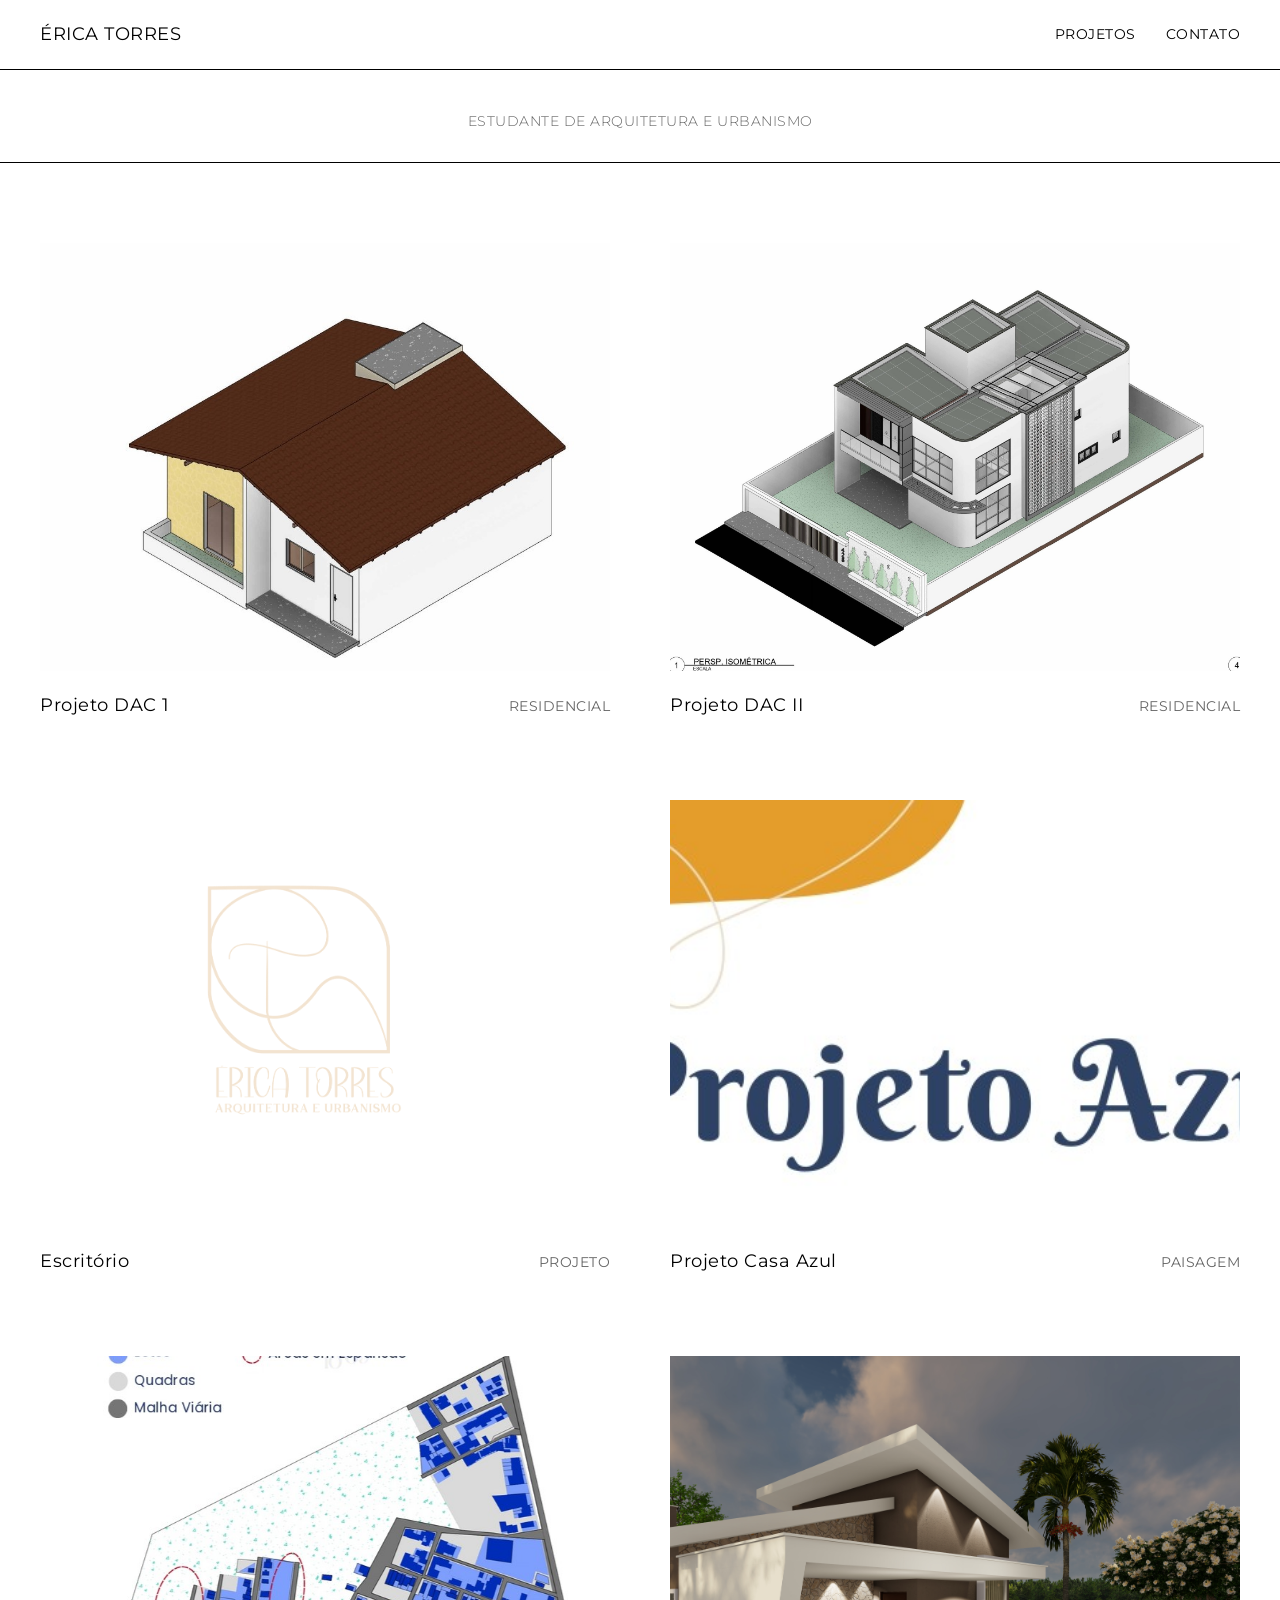
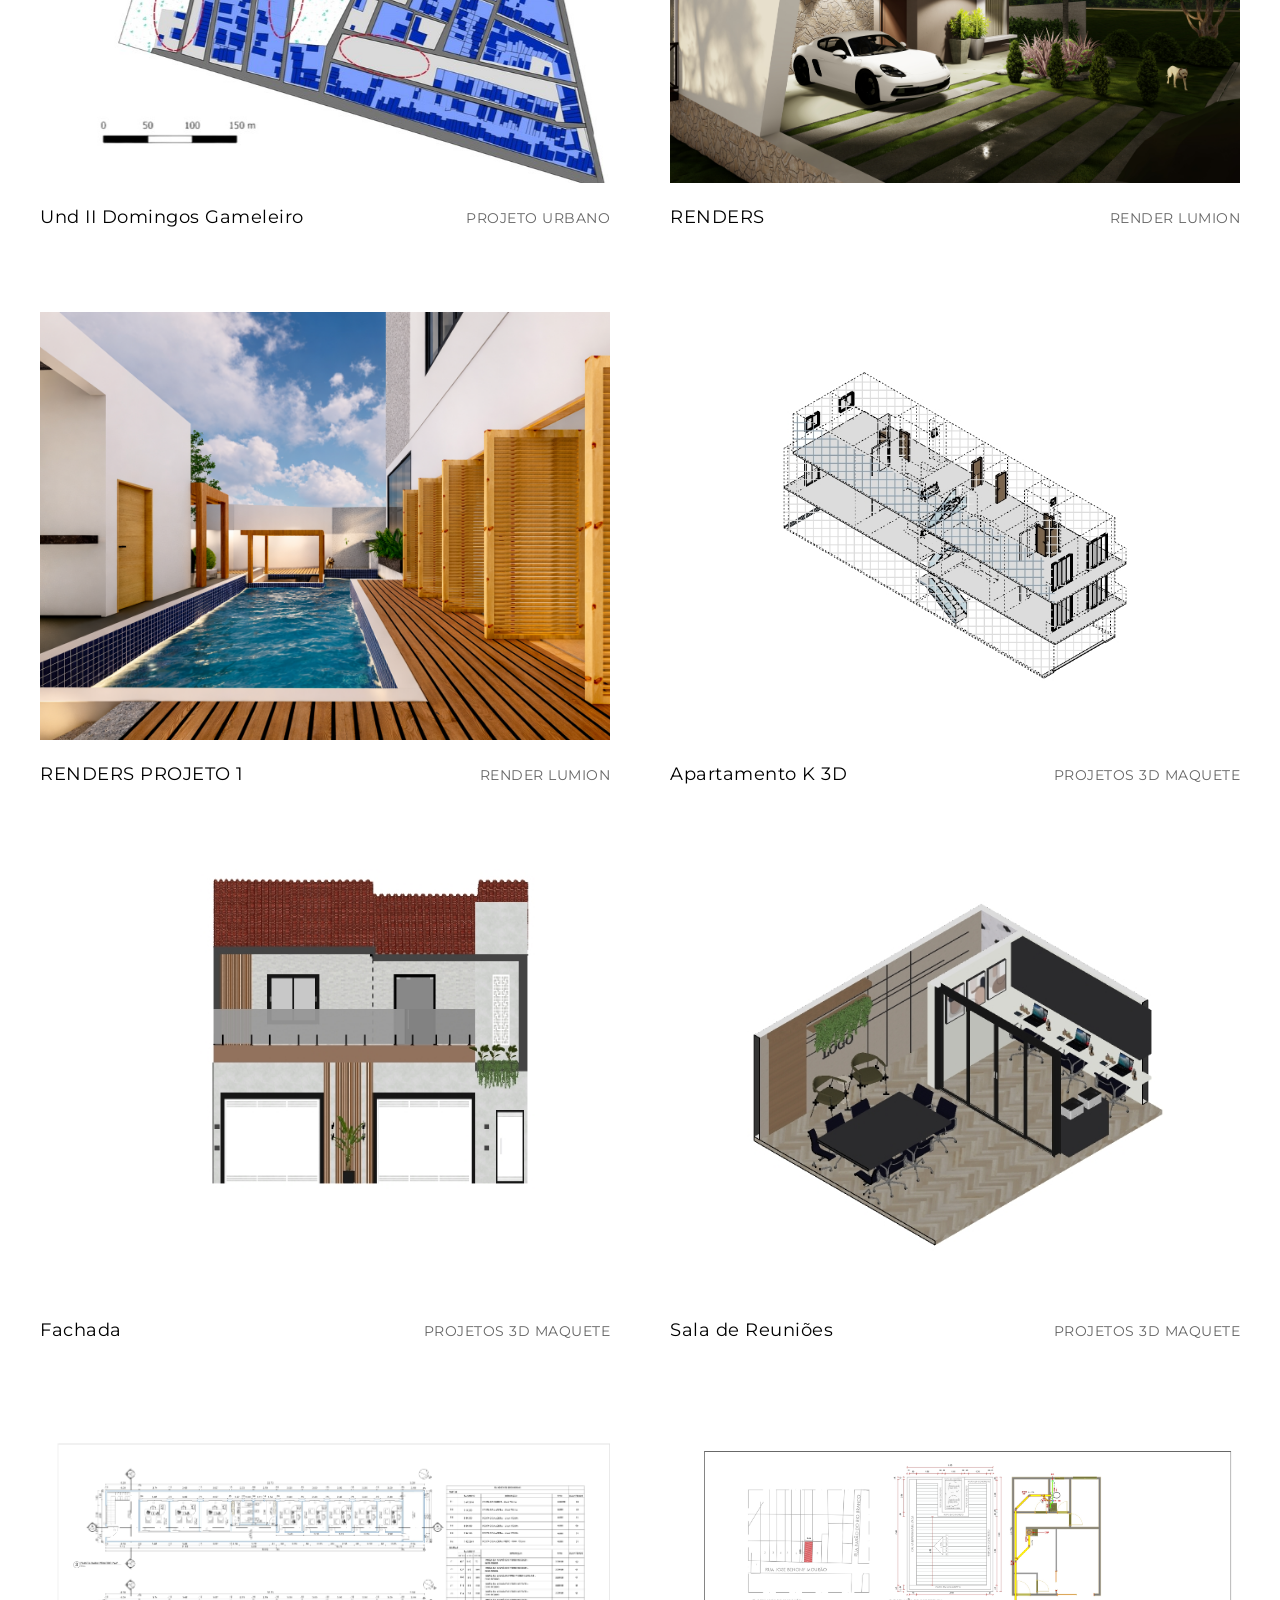
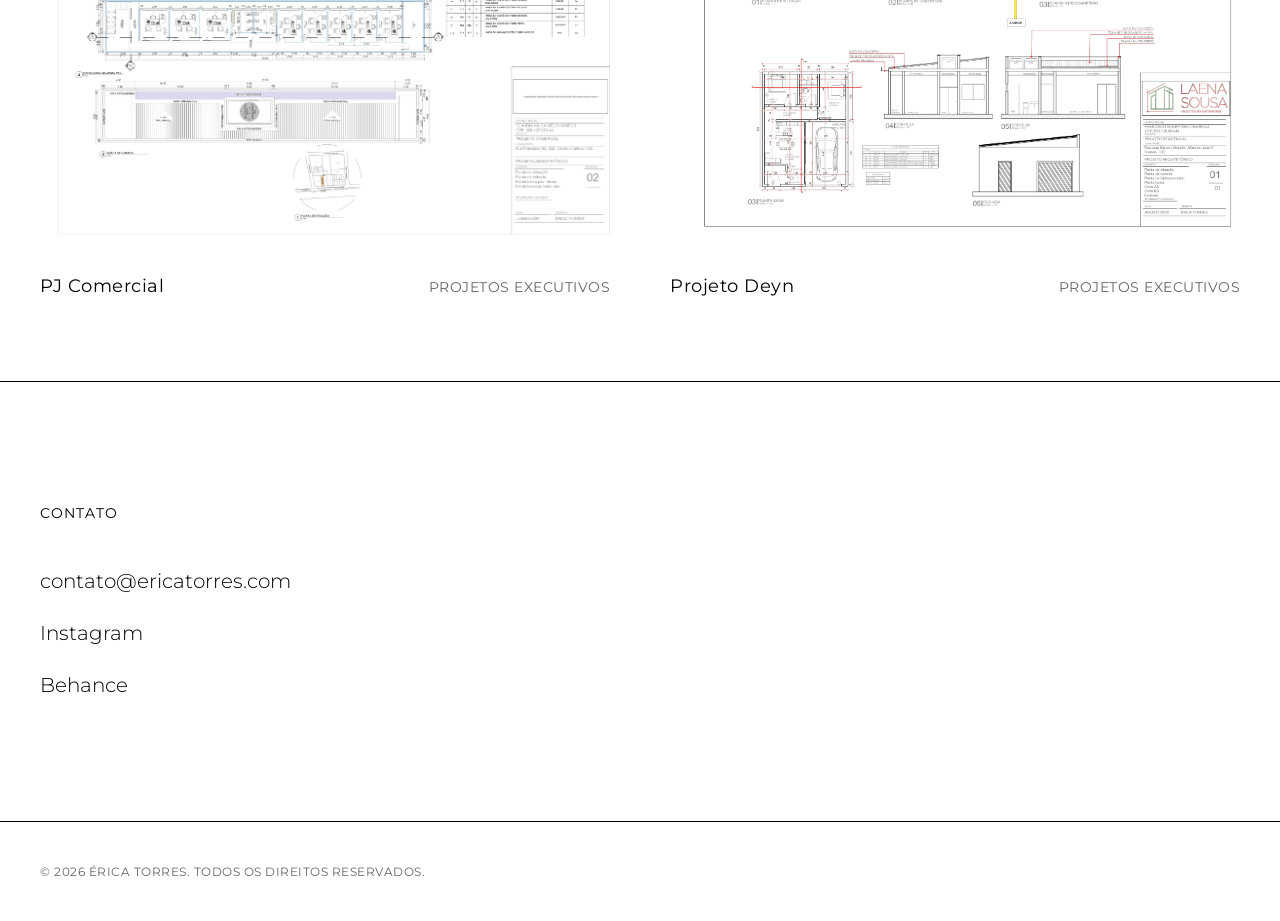
==== index.html @ 4ba678d0 "Primeiro commit" ====
<!DOCTYPE html>
<html lang="pt-BR">
<head>
    <meta charset="UTF-8">
    <meta name="viewport" content="width=device-width, initial-scale=1.0">
    <title>Érica Torres - Portfólio</title>
    <link rel="stylesheet" href="css/style.css">
    <link href="https://fonts.googleapis.com/css2?family=Montserrat:wght@300;400;500&display=swap" rel="stylesheet">

</head>
<body>
    <header class="header">
        <div class="container">
            <h1 class="logo">Érica Torres</h1>
            <nav class="nav">
                <a href="#projects" class="nav-link">Projetos</a>
                <a href="#contact" class="nav-link">Contato</a>
            </nav>
        </div>
    </header>

    <main>
        <section class="subtitle-bar">
            <div class="container">
                <p class="subtitle-text">Estudante de Arquitetura e Urbanismo</p>
            </div>
        </section>

        <section id="projects" class="projects">
            <div class="container">
                <div class="projects-grid" id="projectsGrid">
                    <!-- Projetos serão inseridos via JavaScript -->
                </div>
            </div>
        </section>

        <section id="contact" class="contact">
            <div class="container">
                <h2 class="section-title">Contato</h2>
                <div class="contact-info">
                    <a href="mailto:contato@ericatorres.com" class="contact-link">contato@ericatorres.com</a>
                    <a href="https://instagram.com" class="contact-link" target="_blank">Instagram</a>
                    <a href="https://behance.net" class="contact-link" target="_blank">Behance</a>
                </div>
            </div>
        </section>
    </main>

    <footer class="footer">
        <div class="container">
            <p class="footer-text">© 2026 Érica Torres. Todos os direitos reservados.</p>
        </div>
    </footer>

    <script src="js/data.js"></script>
    <script src="js/main.js"></script>
</body>
</html>
---- css/style.css ----
/* Reset e variáveis */
* {
    margin: 0;
    padding: 0;
    box-sizing: border-box;
}

:root {
    --color-black: #000000;
    --color-white: #ffffff;
    --color-gray: #666666;
    --color-light-gray: #f5f5f5;
    --font-primary: 'Montserrat', sans-serif;
    --transition: all 0.3s cubic-bezier(0.4, 0, 0.2, 1);
}

html {
    scroll-behavior: smooth;
}

body {
    font-family: var(--font-primary);
    color: var(--color-black);
    background-color: var(--color-white);
    line-height: 1.6;
    font-size: 16px;
    -webkit-font-smoothing: antialiased;
    -moz-osx-font-smoothing: grayscale;
}

a {
    text-decoration: none;
    color: inherit;
}

img {
    max-width: 100%;
    height: auto;
    display: block;
}

/* Container */
.container {
    max-width: 1400px;
    margin: 0 auto;
    padding: 0 40px;
}

@media (max-width: 768px) {
    .container {
        padding: 0 20px;
    }
}

/* Header */
.header {
    position: fixed;
    top: 0;
    left: 0;
    right: 0;
    background-color: var(--color-white);
    border-bottom: 1px solid var(--color-black);
    z-index: 1000;
}

.header .container {
    display: flex;
    justify-content: space-between;
    align-items: center;
    padding-top: 20px;
    padding-bottom: 20px;
}

.logo {
    font-size: 18px;
    font-weight: 400;
    letter-spacing: 0.5px;
    text-transform: uppercase;
}

.nav {
    display: flex;
    gap: 30px;
}

.nav-link {
    font-size: 14px;
    letter-spacing: 0.5px;
    text-transform: uppercase;
    transition: var(--transition);
    position: relative;
}

.nav-link::after {
    content: '';
    position: absolute;
    bottom: -5px;
    left: 0;
    width: 0;
    height: 1px;
    background-color: var(--color-black);
    transition: var(--transition);
}

.nav-link:hover::after {
    width: 100%;
}

@media (max-width: 768px) {
    .nav {
        gap: 20px;
    }
    
    .nav-link {
        font-size: 12px;
    }
}

/* Subtitle Bar */
.subtitle-bar {
    margin-top: 80px;
    padding: 30px 0;
    border-bottom: 1px solid var(--color-black);
}

.subtitle-text {
    text-align: center;
    font-size: 14px;
    font-weight: 300;
    letter-spacing: 0.5px;
    text-transform: uppercase;
    color: var(--color-gray);
}

@media (max-width: 768px) {
    .subtitle-bar {
        padding: 20px 0;
    }
    
    .subtitle-text {
        font-size: 12px;
    }
}

/* Projects Grid */
.projects {
    padding: 80px 0;
}

.projects-grid {
    display: grid;
    grid-template-columns: repeat(2, 1fr);
    gap: 80px 60px;
}

.project-card {
    cursor: pointer;
    transition: var(--transition);
}

.project-card:hover .project-image {
    opacity: 0.7;
}

.project-image {
    width: 100%;
    aspect-ratio: 4/3;
    object-fit: cover;
    margin-bottom: 20px;
    transition: var(--transition);
}

.project-info {
    display: flex;
    justify-content: space-between;
    align-items: baseline;
    gap: 20px;
}

.project-name {
    font-size: 18px;
    font-weight: 400;
    letter-spacing: 0.5px;
}

.project-category {
    font-size: 14px;
    color: var(--color-gray);
    text-transform: uppercase;
    letter-spacing: 0.5px;
}

@media (max-width: 1024px) {
    .projects-grid {
        gap: 60px 40px;
    }
}

@media (max-width: 768px) {
    .projects {
        padding: 60px 0;
    }
    
    .projects-grid {
        grid-template-columns: 1fr;
        gap: 60px;
    }
}

/* Contact Section */
.contact {
    padding: 120px 0;
    border-top: 1px solid var(--color-black);
}

.section-title {
    font-size: 14px;
    text-transform: uppercase;
    letter-spacing: 1px;
    margin-bottom: 40px;
    font-weight: 400;
}

.contact-info {
    display: flex;
    flex-direction: column;
    gap: 20px;
    margin-top: 40px;
}

.contact-link {
    font-size: 20px;
    font-weight: 300;
    transition: var(--transition);
    display: inline-block;
    position: relative;
}

.contact-link::after {
    content: '';
    position: absolute;
    bottom: -2px;
    left: 0;
    width: 0;
    height: 1px;
    background-color: var(--color-black);
    transition: var(--transition);
}

.contact-link:hover::after {
    width: 100%;
}

@media (max-width: 768px) {
    .contact {
        padding: 80px 0;
    }
    
    .contact-link {
        font-size: 18px;
    }
}

/* Footer */
.footer {
    padding: 40px 0;
    border-top: 1px solid var(--color-black);
}

.footer-text {
    font-size: 12px;
    color: var(--color-gray);
    text-transform: uppercase;
    letter-spacing: 0.5px;
}

/* Project Page */
.project-page {
    margin-top: 80px;
    padding: 60px 0 120px;
}

.back-link {
    display: inline-block;
    font-size: 14px;
    text-transform: uppercase;
    letter-spacing: 0.5px;
    margin-bottom: 60px;
    transition: var(--transition);
}

.back-link:hover {
    opacity: 0.6;
}

.project-header {
    margin-bottom: 80px;
    max-width: 900px;
}

.project-title {
    font-size: 48px;
    font-weight: 300;
    margin-bottom: 30px;
    letter-spacing: -0.5px;
}

.project-meta {
    display: flex;
    gap: 40px;
    margin-bottom: 40px;
}

.project-meta .project-category,
.project-meta .project-year {
    font-size: 14px;
    text-transform: uppercase;
    letter-spacing: 0.5px;
    color: var(--color-gray);
}

.project-description {
    font-size: 18px;
    line-height: 1.8;
    color: var(--color-gray);
    font-weight: 300;
}

.project-images {
    display: flex;
    flex-direction: column;
    gap: 60px;
    margin-bottom: 120px;
}

.project-image-item {
    width: 100%;
    cursor: pointer;
    transition: var(--transition);
}

.project-image-item:hover {
    opacity: 0.9;
}

.project-image-full {
    width: 100%;
    height: auto;
}

/* Project Download */
.project-download {
    margin: 80px 0;
    padding-top: 60px;
    border-top: 1px solid var(--color-black);
    text-align: center;
}

.download-link {
    display: inline-flex;
    align-items: center;
    gap: 12px;
    padding: 20px 40px;
    background: var(--color-black);
    color: var(--color-white);
    text-decoration: none;
    font-size: 14px;
    text-transform: uppercase;
    letter-spacing: 1px;
    font-weight: 400;
    transition: opacity 0.3s ease;
}

.download-link:hover {
    opacity: 0.8;
}

.download-icon {
    font-size: 20px;
    line-height: 1;
}

.project-navigation {
    display: grid;
    grid-template-columns: 1fr 1fr;
    gap: 40px;
    padding-top: 60px;
    border-top: 1px solid var(--color-black);
}

.nav-project {
    display: flex;
    flex-direction: column;
    gap: 10px;
    transition: var(--transition);
}

.nav-project:hover {
    opacity: 0.6;
}

.next-project {
    text-align: right;
    align-items: flex-end;
}

.nav-label {
    font-size: 12px;
    text-transform: uppercase;
    letter-spacing: 0.5px;
    color: var(--color-gray);
}

.nav-title {
    font-size: 18px;
    font-weight: 400;
}

@media (max-width: 768px) {
    .project-page {
        padding: 40px 0 80px;
    }
    
    .project-title {
        font-size: 32px;
    }
    
    .project-meta {
        flex-direction: column;
        gap: 10px;
    }
    
    .project-description {
        font-size: 16px;
    }
    
    .project-images {
        gap: 40px;
        margin-bottom: 80px;
    }
    
    .project-download {
        margin: 60px 0;
        padding-top: 40px;
    }
    
    .download-link {
        padding: 16px 30px;
        font-size: 12px;
        gap: 10px;
    }
    
    .download-icon {
        font-size: 18px;
    }
    
    .project-navigation {
        grid-template-columns: 1fr;
        gap: 30px;
    }
    
    .next-project {
        text-align: left;
        align-items: flex-start;
    }
}

/* Lightbox */
.lightbox {
    position: fixed;
    top: 0;
    left: 0;
    width: 100%;
    height: 100%;
    background-color: rgba(0, 0, 0, 0.95);
    display: none;
    justify-content: center;
    align-items: center;
    z-index: 2000;
    opacity: 0;
    transition: opacity 0.3s ease;
}

.lightbox.active {
    display: flex;
    opacity: 1;
}

.lightbox-image {
    max-width: 90%;
    max-height: 90vh;
    object-fit: contain;
}

.lightbox-close {
    position: absolute;
    top: 30px;
    right: 30px;
    background: none;
    border: none;
    color: var(--color-white);
    font-size: 40px;
    cursor: pointer;
    width: 50px;
    height: 50px;
    display: flex;
    align-items: center;
    justify-content: center;
    transition: var(--transition);
    font-weight: 300;
}

.lightbox-close:hover {
    opacity: 0.6;
}

.lightbox-nav {
    position: absolute;
    top: 50%;
    transform: translateY(-50%);
    background: none;
    border: none;
    color: var(--color-white);
    font-size: 60px;
    cursor: pointer;
    width: 60px;
    height: 60px;
    display: flex;
    align-items: center;
    justify-content: center;
    transition: var(--transition);
    font-weight: 300;
}

.lightbox-nav:hover {
    opacity: 0.6;
}

.lightbox-prev {
    left: 30px;
}

.lightbox-next {
    right: 30px;
}

@media (max-width: 768px) {
    .lightbox-close {
        top: 20px;
        right: 20px;
        font-size: 30px;
    }
    
    .lightbox-nav {
        font-size: 40px;
        width: 40px;
        height: 40px;
    }
    
    .lightbox-prev {
        left: 10px;
    }
    
    .lightbox-next {
        right: 10px;
    }
}

/* Loading */
.loading {
    opacity: 0;
    animation: fadeIn 0.6s ease forwards;
}

@keyframes fadeIn {
    to {
        opacity: 1;
    }
}
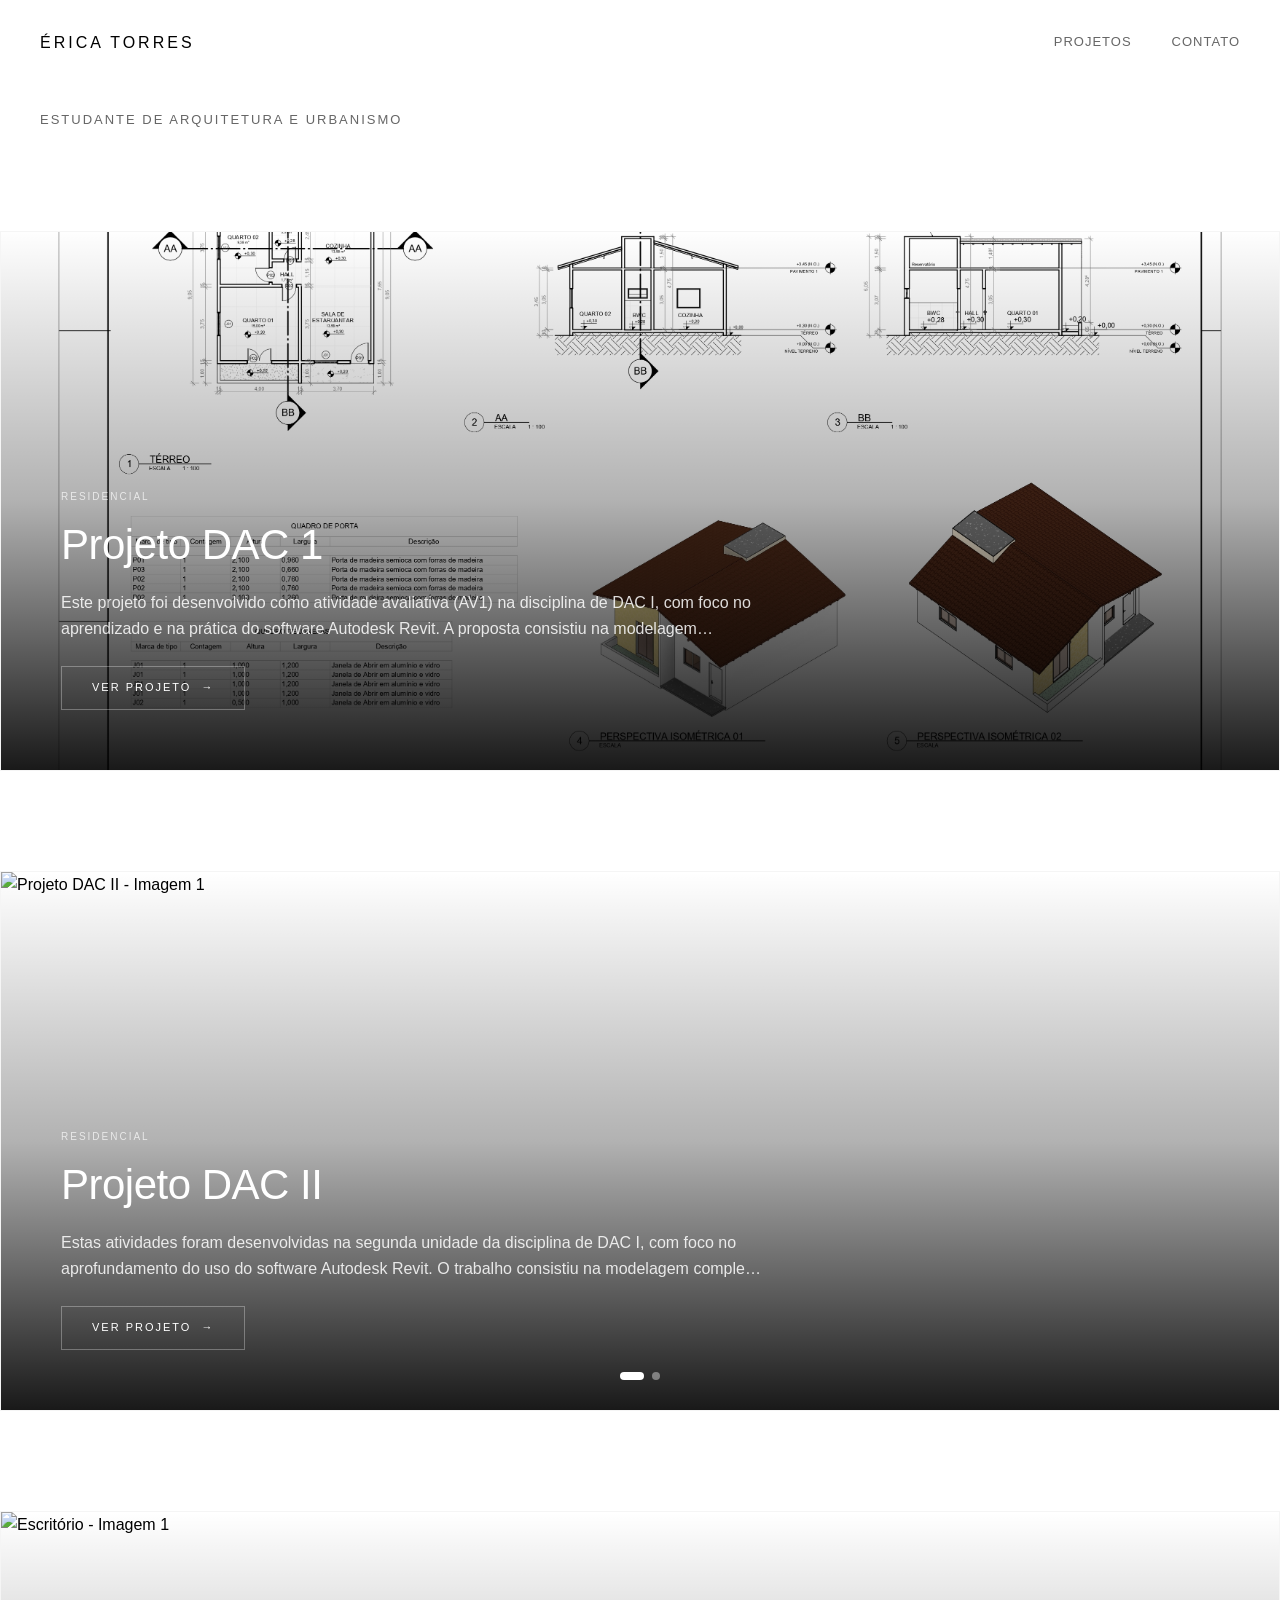
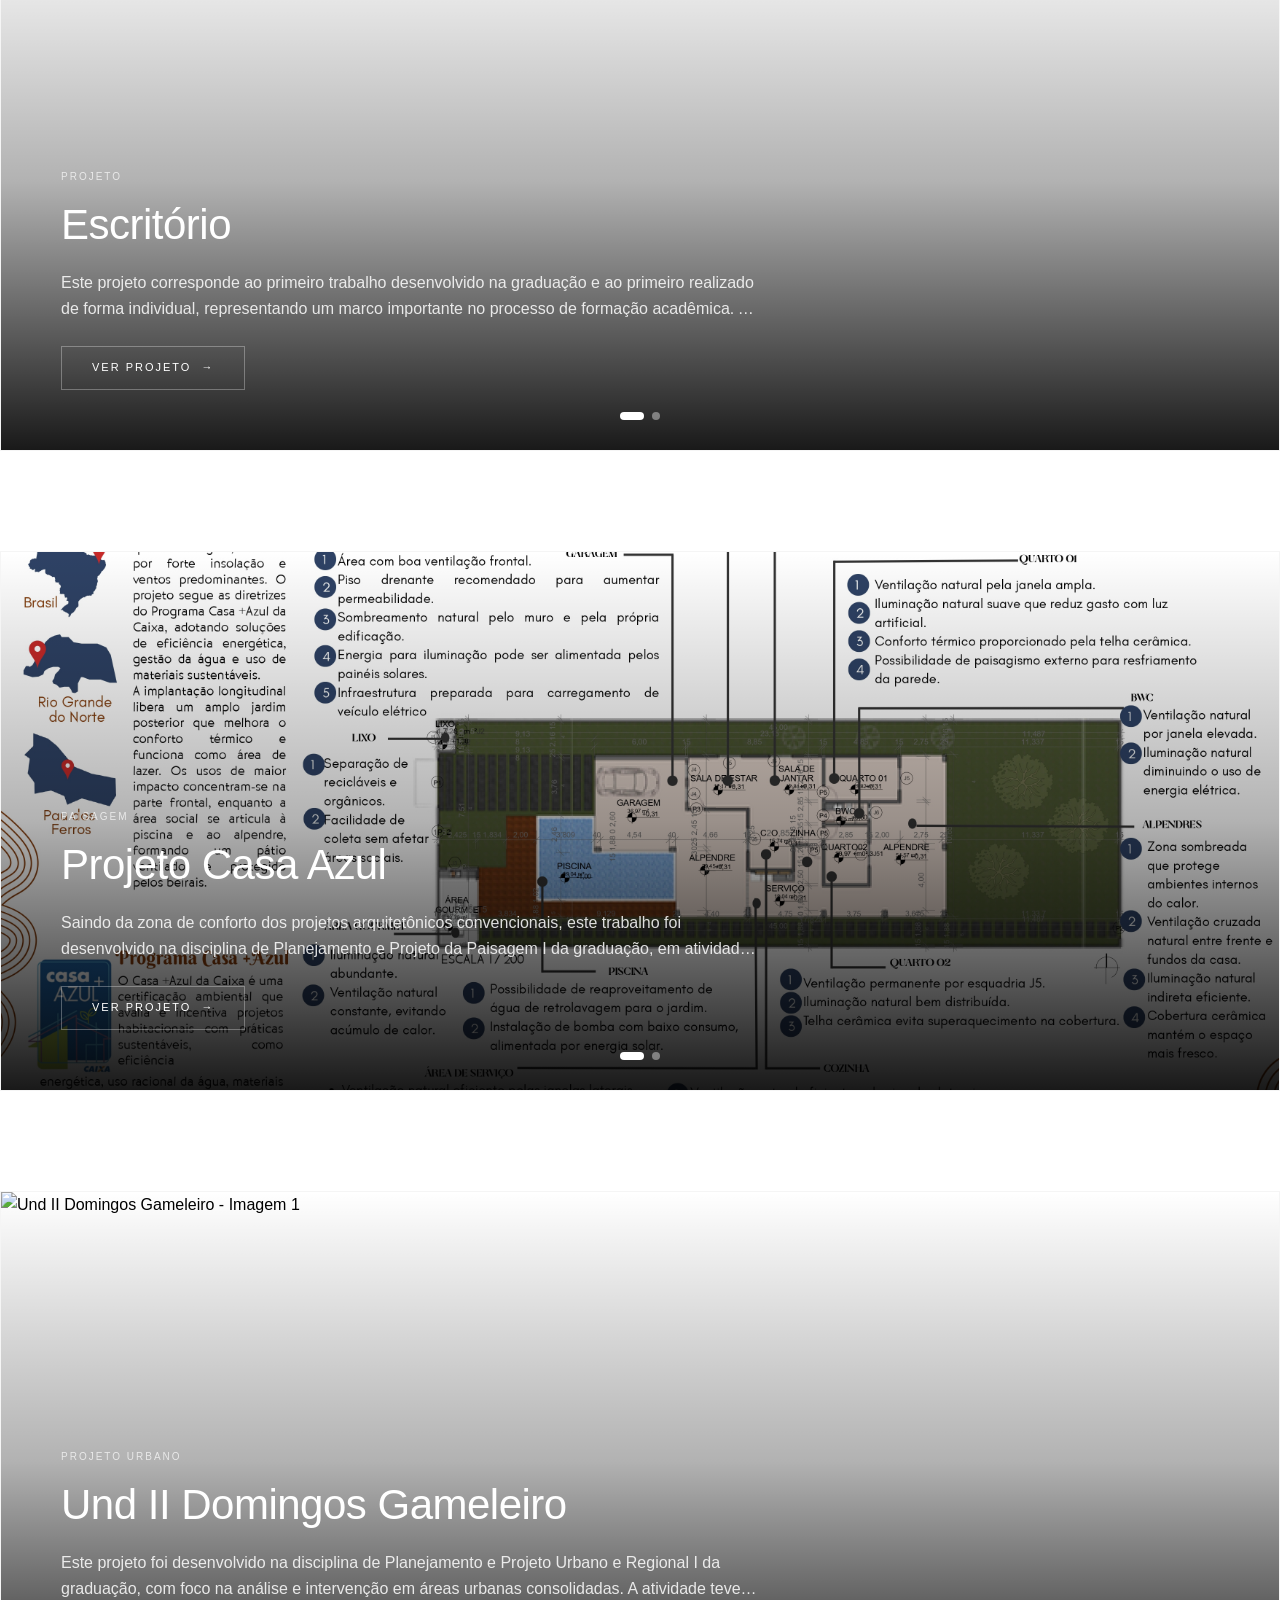
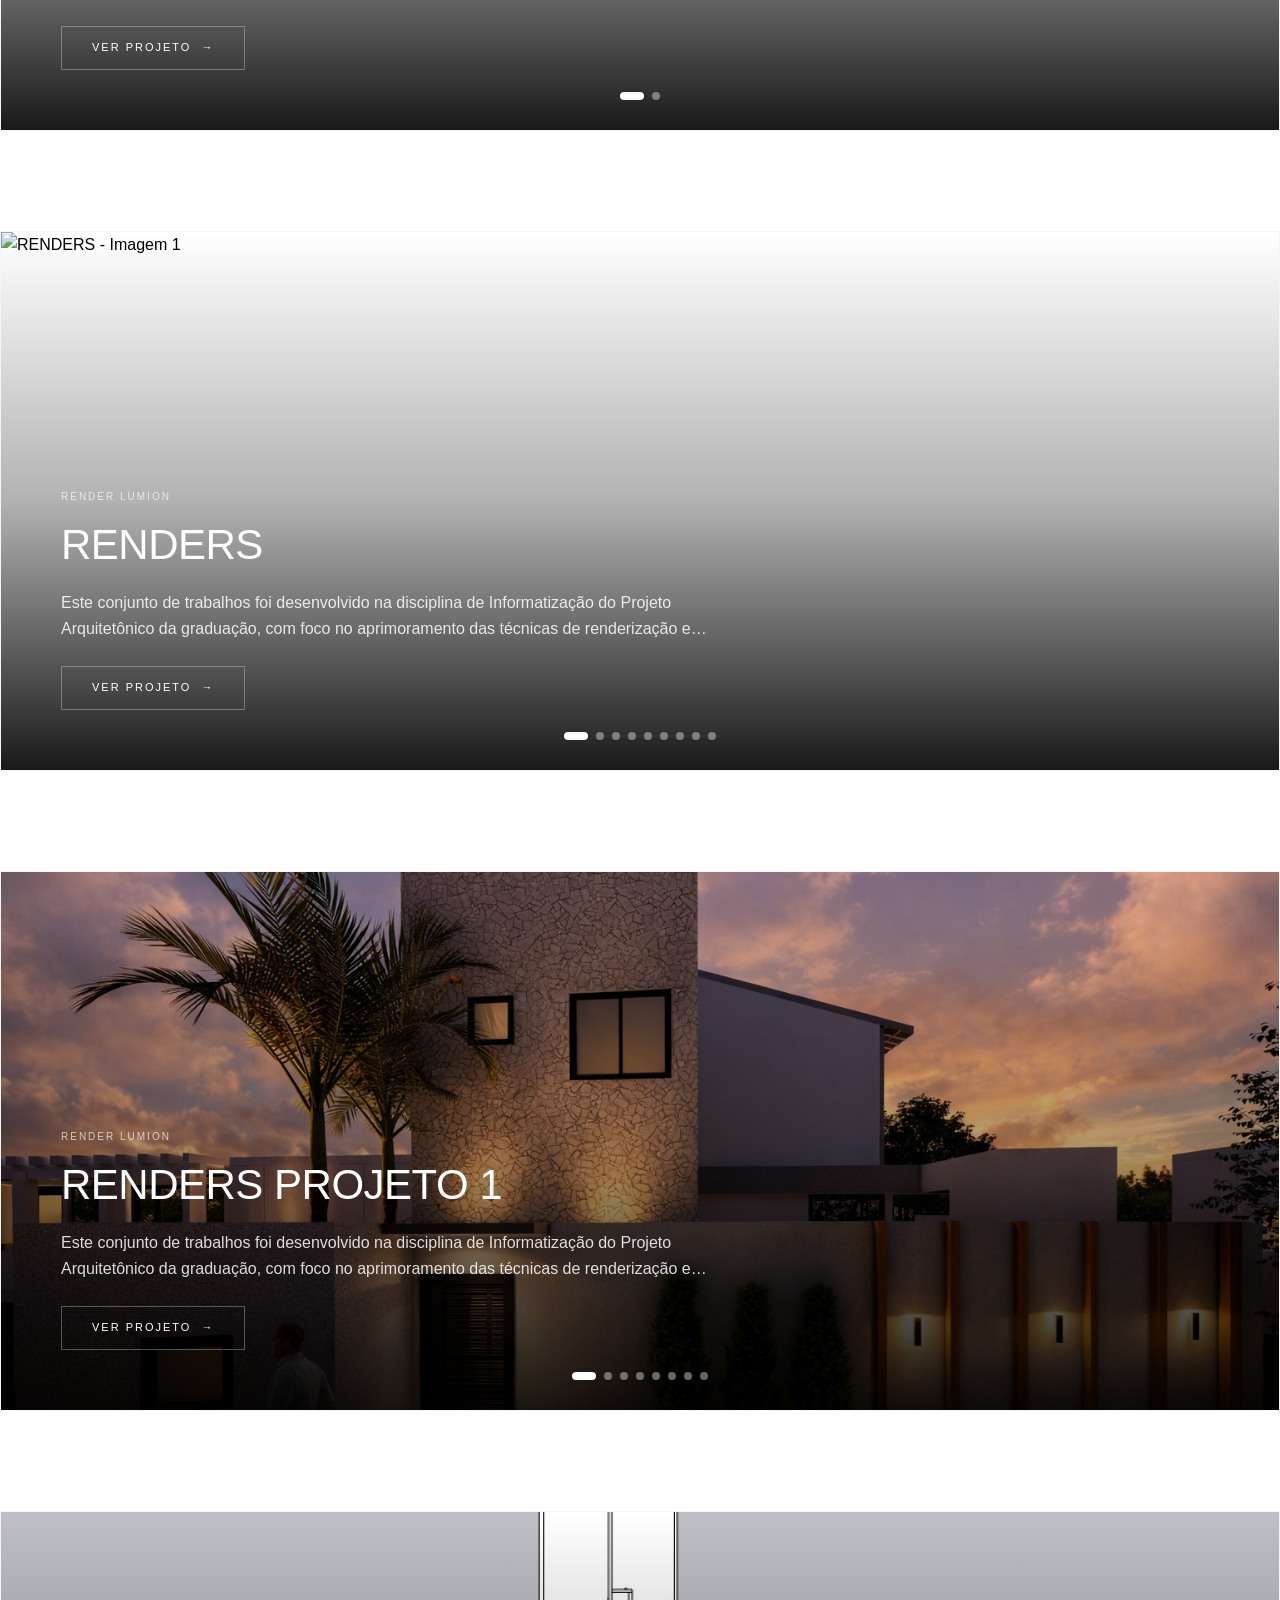
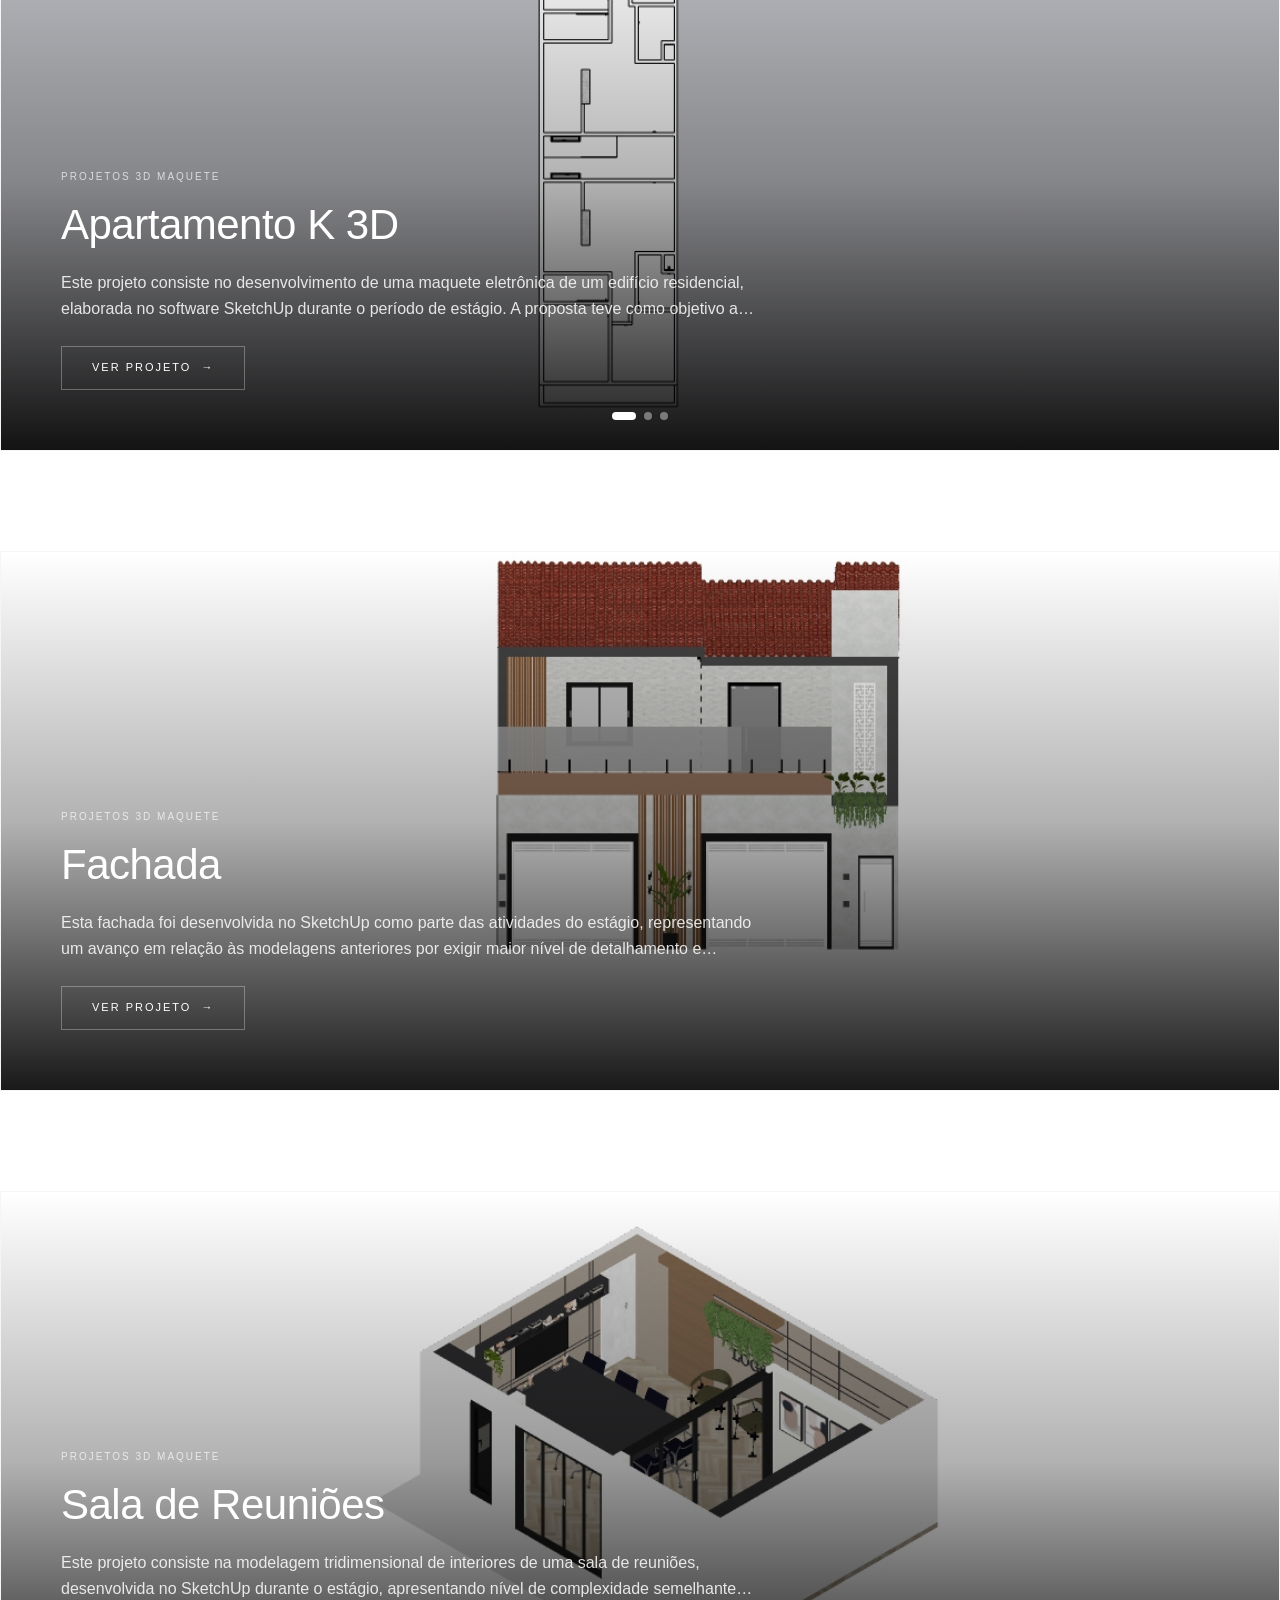
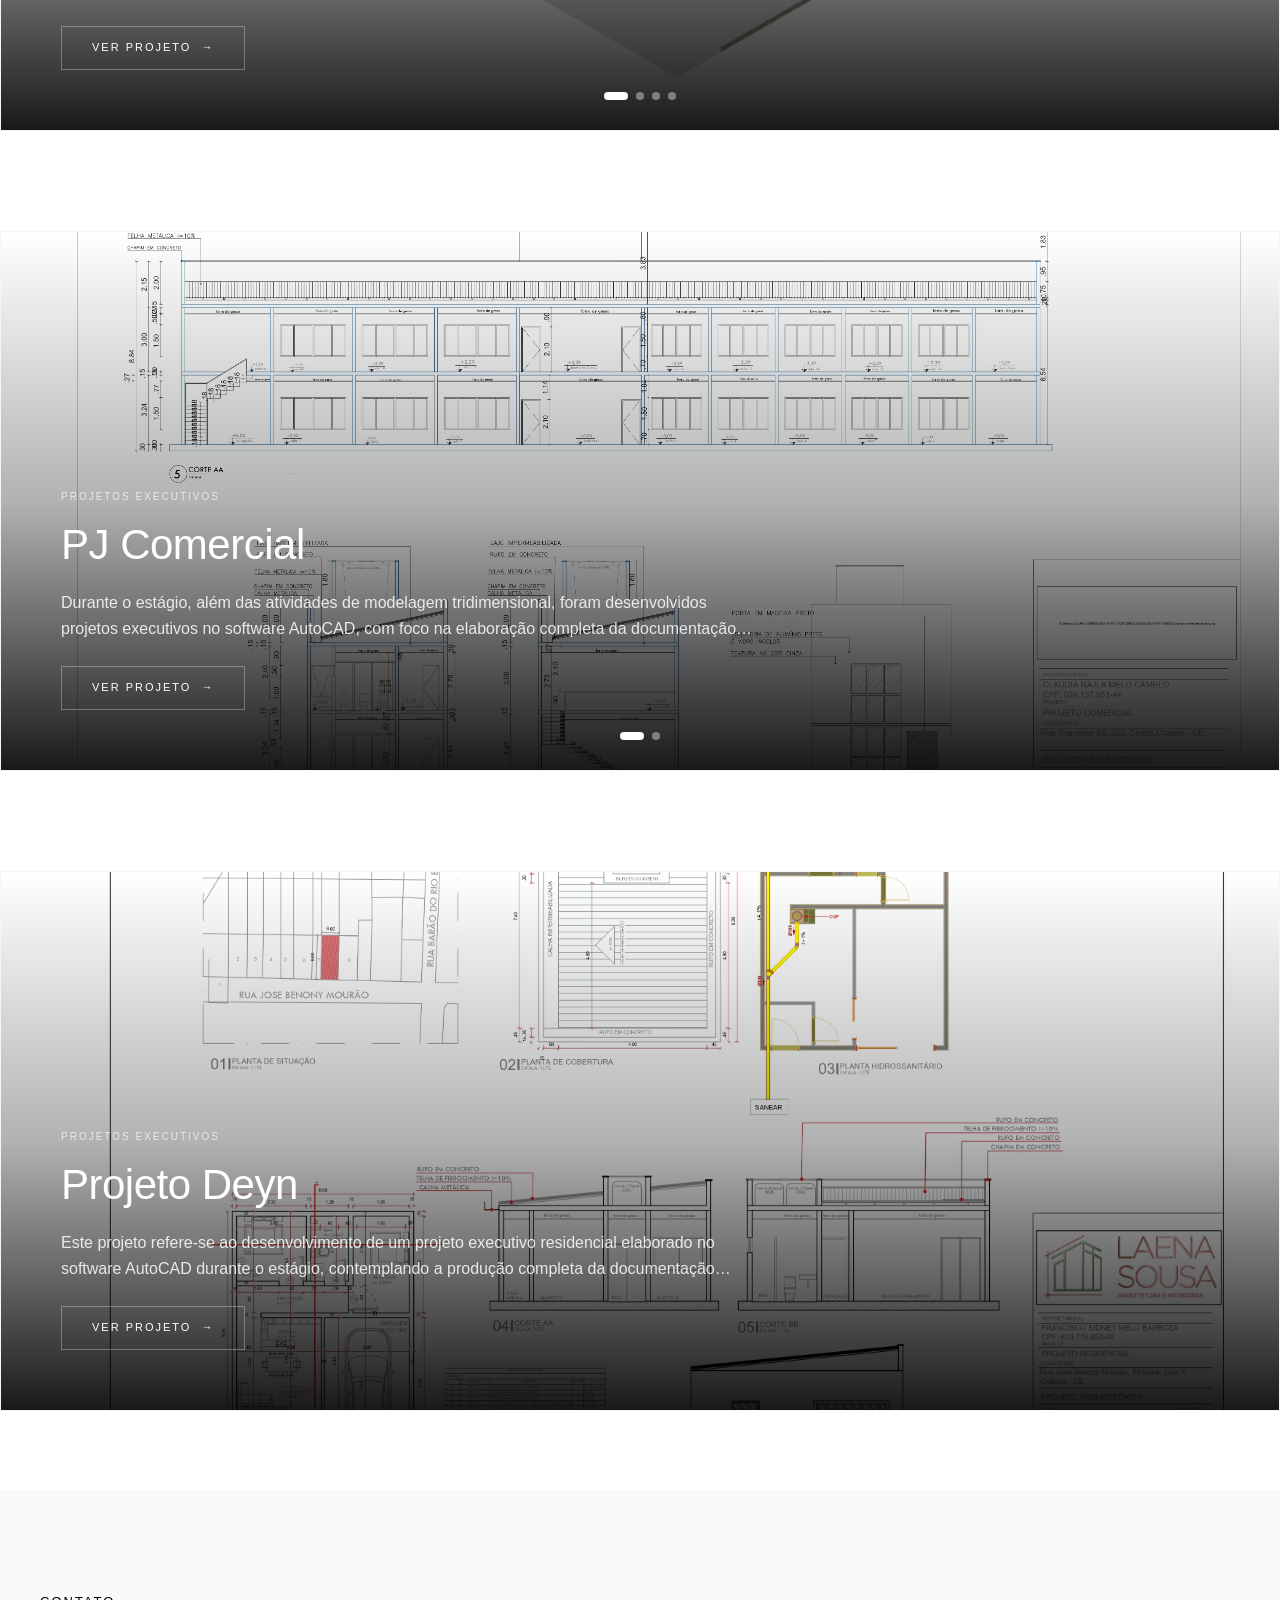
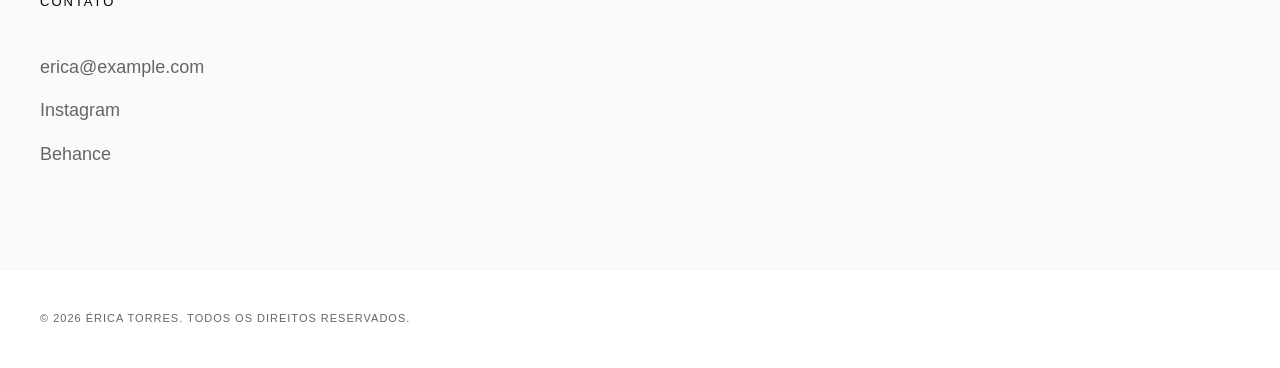
==== commit f1d02051: "V2" ====
--- a/index.html
+++ b/index.html
@@ -5,8 +5,6 @@
     <meta name="viewport" content="width=device-width, initial-scale=1.0">
     <title>Érica Torres - Portfólio</title>
     <link rel="stylesheet" href="css/style.css">
-    <link href="https://fonts.googleapis.com/css2?family=Montserrat:wght@300;400;500&display=swap" rel="stylesheet">
-
 </head>
 <body>
     <header class="header">
@@ -27,10 +25,8 @@
         </section>
 
         <section id="projects" class="projects">
-            <div class="container">
-                <div class="projects-grid" id="projectsGrid">
-                    <!-- Projetos serão inseridos via JavaScript -->
-                </div>
+            <div class="projects-carousel-list" id="projectsGrid">
+                <!-- Carrosséis serão inseridos via JavaScript -->
             </div>
         </section>
 
@@ -38,7 +34,7 @@
             <div class="container">
                 <h2 class="section-title">Contato</h2>
                 <div class="contact-info">
-                    <a href="mailto:contato@ericatorres.com" class="contact-link">contato@ericatorres.com</a>
+                    <a href="mailto:erica@example.com" class="contact-link">erica@example.com</a>
                     <a href="https://instagram.com" class="contact-link" target="_blank">Instagram</a>
                     <a href="https://behance.net" class="contact-link" target="_blank">Behance</a>
                 </div>
--- a/css/style.css
+++ b/css/style.css
@@ -10,7 +10,8 @@
     --color-white: #ffffff;
     --color-gray: #666666;
     --color-light-gray: #f5f5f5;
-    --font-primary: 'Montserrat', sans-serif;
+    --color-off-white: #fafafa;
+    --font-primary: 'Helvetica Neue', Helvetica, Arial, sans-serif;
     --transition: all 0.3s cubic-bezier(0.4, 0, 0.2, 1);
 }
 
@@ -58,37 +59,46 @@
     top: 0;
     left: 0;
     right: 0;
-    background-color: var(--color-white);
-    border-bottom: 1px solid var(--color-black);
+    background-color: rgba(255, 255, 255, 0.98);
+    backdrop-filter: blur(20px);
     z-index: 1000;
+    transition: var(--transition);
 }
 
 .header .container {
     display: flex;
     justify-content: space-between;
     align-items: center;
-    padding-top: 20px;
-    padding-bottom: 20px;
+    padding-top: 30px;
+    padding-bottom: 30px;
 }
 
 .logo {
-    font-size: 18px;
+    font-size: 16px;
     font-weight: 400;
-    letter-spacing: 0.5px;
-    text-transform: uppercase;
+    letter-spacing: 3px;
+    text-transform: uppercase;
+    color: var(--color-black);
 }
 
 .nav {
     display: flex;
-    gap: 30px;
+    gap: 40px;
+    align-items: center;
 }
 
 .nav-link {
-    font-size: 14px;
-    letter-spacing: 0.5px;
+    font-size: 13px;
+    letter-spacing: 1px;
     text-transform: uppercase;
     transition: var(--transition);
     position: relative;
+    color: var(--color-gray);
+    font-weight: 400;
+}
+
+.nav-link:hover {
+    color: var(--color-black);
 }
 
 .nav-link::after {
@@ -118,18 +128,20 @@
 
 /* Subtitle Bar */
 .subtitle-bar {
-    margin-top: 80px;
-    padding: 30px 0;
-    border-bottom: 1px solid var(--color-black);
+    margin-top: 90px;
+    padding: 0;
+    background: var(--color-white);
+    border-bottom: none;
 }
 
 .subtitle-text {
-    text-align: center;
-    font-size: 14px;
+    font-size: 13px;
     font-weight: 300;
-    letter-spacing: 0.5px;
+    letter-spacing: 2px;
     text-transform: uppercase;
     color: var(--color-gray);
+    text-align: left;
+    padding: 20px 0;
 }
 
 @media (max-width: 768px) {
@@ -142,136 +154,338 @@
     }
 }
 
-/* Projects Grid */
+/* Projects Section - Carousel Layout */
 .projects {
     padding: 80px 0;
-}
-
-.projects-grid {
-    display: grid;
-    grid-template-columns: repeat(2, 1fr);
-    gap: 80px 60px;
-}
-
-.project-card {
+    background: var(--color-white);
+}
+
+.projects-carousel-list {
+    display: flex;
+    flex-direction: column;
+    gap: 100px;
+}
+
+/* Project Carousel Item */
+.project-carousel-item {
+    position: relative;
+    height: 60vh;
+    min-height: 450px;
+    max-height: 600px;
+    overflow: hidden;
     cursor: pointer;
-    transition: var(--transition);
-}
-
-.project-card:hover .project-image {
+    transition: all 0.5s cubic-bezier(0.4, 0, 0.2, 1);
+    border: 1px solid var(--color-light-gray);
+}
+
+.project-carousel-item:hover {
+    border-color: var(--color-black);
+}
+
+.carousel-container {
+    position: relative;
+    width: 100%;
+    height: 100%;
+}
+
+.carousel-images {
+    display: flex;
+    width: 100%;
+    height: 100%;
+    transition: transform 0.5s ease;
+}
+
+.carousel-slide {
+    min-width: 100%;
+    height: 100%;
+}
+
+.carousel-slide img {
+    width: 100%;
+    height: 100%;
+    object-fit: cover;
+    display: block;
+}
+
+/* Carousel Controls */
+.carousel-controls {
+    position: absolute;
+    top: 50%;
+    width: 100%;
+    transform: translateY(-50%);
+    display: flex;
+    justify-content: space-between;
+    padding: 0 40px;
+    z-index: 10;
+    pointer-events: none;
+}
+
+.carousel-btn {
+    background: rgba(255, 255, 255, 0.9);
+    backdrop-filter: blur(5px);
+    border: 1px solid rgba(0, 0, 0, 0.1);
+    width: 50px;
+    height: 50px;
+    border-radius: 50%;
+    cursor: pointer;
+    display: flex;
+    align-items: center;
+    justify-content: center;
+    font-size: 20px;
+    transition: all 0.3s ease;
+    pointer-events: all;
+    color: var(--color-black);
+    opacity: 0;
+}
+
+.project-carousel-item:hover .carousel-btn {
+    opacity: 1;
+}
+
+.carousel-btn:hover {
+    background: var(--color-black);
+    color: var(--color-white);
+    transform: scale(1.1);
+}
+
+/* Carousel Indicators */
+.carousel-indicators {
+    position: absolute;
+    bottom: 30px;
+    left: 50%;
+    transform: translateX(-50%);
+    display: flex;
+    gap: 8px;
+    z-index: 10;
+}
+
+.carousel-indicator {
+    width: 8px;
+    height: 8px;
+    border-radius: 50%;
+    background: rgba(255, 255, 255, 0.4);
+    cursor: pointer;
+    transition: all 0.3s ease;
+}
+
+.carousel-indicator:hover {
+    background: rgba(255, 255, 255, 0.7);
+}
+
+.carousel-indicator.active {
+    background: var(--color-white);
+    width: 24px;
+    border-radius: 4px;
+}
+
+/* Project Overlay */
+.project-overlay {
+    position: absolute;
+    top: 0;
+    left: 0;
+    width: 100%;
+    height: 100%;
+    background: linear-gradient(to top, rgba(0,0,0,0.9) 0%, rgba(0,0,0,0.3) 50%, rgba(0,0,0,0) 100%);
+    display: flex;
+    flex-direction: column;
+    justify-content: flex-end;
+    padding: 60px;
+    z-index: 5;
+    transition: all 0.5s cubic-bezier(0.4, 0, 0.2, 1);
+}
+
+.project-carousel-item:hover .project-overlay {
+    background: linear-gradient(to top, rgba(0,0,0,0.95) 0%, rgba(0,0,0,0.4) 50%, rgba(0,0,0,0.1) 100%);
+}
+
+.project-overlay-content {
+    max-width: 700px;
+    transform: translateY(0);
+    transition: transform 0.5s cubic-bezier(0.4, 0, 0.2, 1);
+}
+
+.project-carousel-item:hover .project-overlay-content {
+    transform: translateY(-5px);
+}
+
+.project-overlay-category {
+    display: inline-block;
+    font-size: 10px;
+    text-transform: uppercase;
+    letter-spacing: 2px;
+    color: var(--color-white);
+    margin-bottom: 15px;
+    font-weight: 400;
     opacity: 0.7;
 }
 
-.project-image {
-    width: 100%;
-    aspect-ratio: 4/3;
-    object-fit: cover;
+.project-overlay-title {
+    font-size: 42px;
+    font-weight: 300;
+    color: var(--color-white);
     margin-bottom: 20px;
-    transition: var(--transition);
-}
-
-.project-info {
-    display: flex;
-    justify-content: space-between;
-    align-items: baseline;
-    gap: 20px;
-}
-
-.project-name {
-    font-size: 18px;
+    line-height: 1.2;
+    letter-spacing: -0.5px;
+}
+
+.project-overlay-description {
+    font-size: 16px;
+    font-weight: 300;
+    color: rgba(255, 255, 255, 0.85);
+    line-height: 1.6;
+    margin-bottom: 25px;
+    display: -webkit-box;
+    -webkit-line-clamp: 2;
+    -webkit-box-orient: vertical;
+    overflow: hidden;
+}
+
+.project-overlay-link {
+    display: inline-flex;
+    align-items: center;
+    gap: 10px;
+    padding: 12px 30px;
+    background: transparent;
+    color: var(--color-white);
+    text-decoration: none;
+    font-size: 11px;
+    text-transform: uppercase;
+    letter-spacing: 2px;
     font-weight: 400;
-    letter-spacing: 0.5px;
-}
-
-.project-category {
-    font-size: 14px;
-    color: var(--color-gray);
-    text-transform: uppercase;
-    letter-spacing: 0.5px;
-}
-
-@media (max-width: 1024px) {
-    .projects-grid {
-        gap: 60px 40px;
-    }
+    transition: all 0.4s cubic-bezier(0.4, 0, 0.2, 1);
+    border: 1px solid rgba(255, 255, 255, 0.3);
+}
+
+.project-overlay-link:hover {
+    background: var(--color-white);
+    color: var(--color-black);
+    border-color: var(--color-white);
+}
+
+.project-overlay-link span {
+    transition: transform 0.3s ease;
+}
+
+.project-overlay-link:hover span {
+    transform: translateX(3px);
 }
 
 @media (max-width: 768px) {
     .projects {
-        padding: 60px 0;
-    }
-    
-    .projects-grid {
-        grid-template-columns: 1fr;
+        padding: 40px 0;
+    }
+    
+    .projects-carousel-list {
         gap: 60px;
     }
+    
+    .project-carousel-item {
+        height: 70vh;
+        min-height: 500px;
+    }
+    
+    .project-overlay {
+        padding: 40px 25px;
+    }
+    
+    .project-overlay-category {
+        font-size: 9px;
+        letter-spacing: 1.5px;
+    }
+    
+    .project-overlay-title {
+        font-size: 28px;
+    }
+    
+    .project-overlay-description {
+        font-size: 14px;
+    }
+    
+    .project-overlay-link {
+        padding: 10px 25px;
+        font-size: 10px;
+    }
+    
+    .carousel-controls {
+        padding: 0 20px;
+    }
+    
+    .carousel-btn {
+        width: 40px;
+        height: 40px;
+        font-size: 18px;
+    }
+    
+    .carousel-indicators {
+        bottom: 20px;
+    }
+}
+
+@media (max-width: 1024px) {
+}
+
+@media (max-width: 768px) {
 }
 
 /* Contact Section */
 .contact {
-    padding: 120px 0;
-    border-top: 1px solid var(--color-black);
+    padding: 100px 0;
+    background: var(--color-off-white);
+    border-top: 1px solid var(--color-light-gray);
 }
 
 .section-title {
-    font-size: 14px;
-    text-transform: uppercase;
-    letter-spacing: 1px;
+    font-size: 13px;
+    text-transform: uppercase;
+    letter-spacing: 2px;
     margin-bottom: 40px;
     font-weight: 400;
+    color: var(--color-black);
 }
 
 .contact-info {
     display: flex;
     flex-direction: column;
-    gap: 20px;
+    gap: 15px;
     margin-top: 40px;
 }
 
 .contact-link {
-    font-size: 20px;
+    font-size: 18px;
     font-weight: 300;
     transition: var(--transition);
     display: inline-block;
     position: relative;
-}
-
-.contact-link::after {
-    content: '';
-    position: absolute;
-    bottom: -2px;
-    left: 0;
-    width: 0;
-    height: 1px;
-    background-color: var(--color-black);
-    transition: var(--transition);
-}
-
-.contact-link:hover::after {
-    width: 100%;
+    color: var(--color-gray);
+}
+
+.contact-link:hover {
+    color: var(--color-black);
 }
 
 @media (max-width: 768px) {
     .contact {
-        padding: 80px 0;
+        padding: 60px 0;
     }
     
     .contact-link {
-        font-size: 18px;
+        font-size: 16px;
     }
 }
 
 /* Footer */
 .footer {
     padding: 40px 0;
-    border-top: 1px solid var(--color-black);
+    background: var(--color-white);
+    border-top: 1px solid var(--color-light-gray);
 }
 
 .footer-text {
-    font-size: 12px;
+    font-size: 11px;
     color: var(--color-gray);
     text-transform: uppercase;
-    letter-spacing: 0.5px;
+    letter-spacing: 1px;
+    font-weight: 300;
 }
 
 /* Project Page */
@@ -354,6 +568,13 @@
     padding-top: 60px;
     border-top: 1px solid var(--color-black);
     text-align: center;
+}
+
+.download-buttons {
+    display: flex;
+    gap: 20px;
+    justify-content: center;
+    flex-wrap: wrap;
 }
 
 .download-link {
@@ -444,10 +665,16 @@
         padding-top: 40px;
     }
     
+    .download-buttons {
+        flex-direction: column;
+        gap: 15px;
+    }
+    
     .download-link {
         padding: 16px 30px;
         font-size: 12px;
         gap: 10px;
+        width: 100%;
     }
     
     .download-icon {
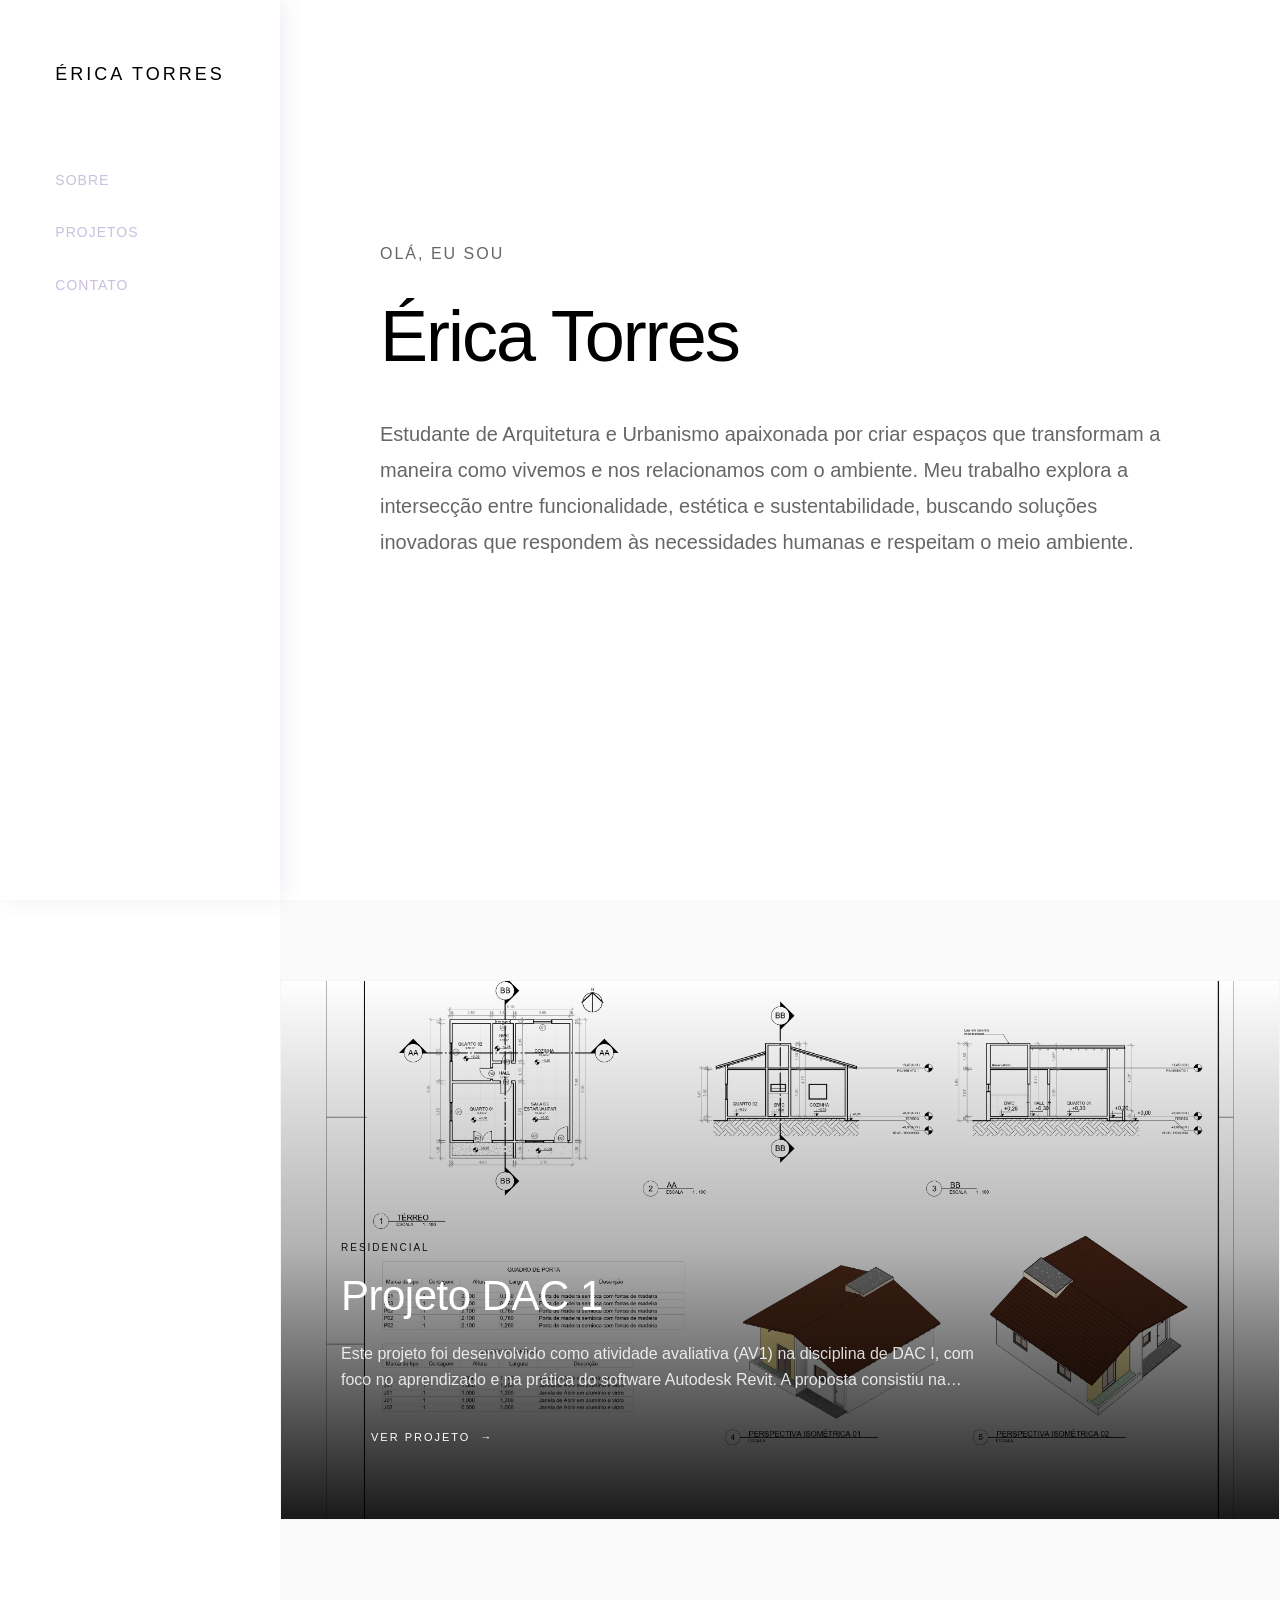
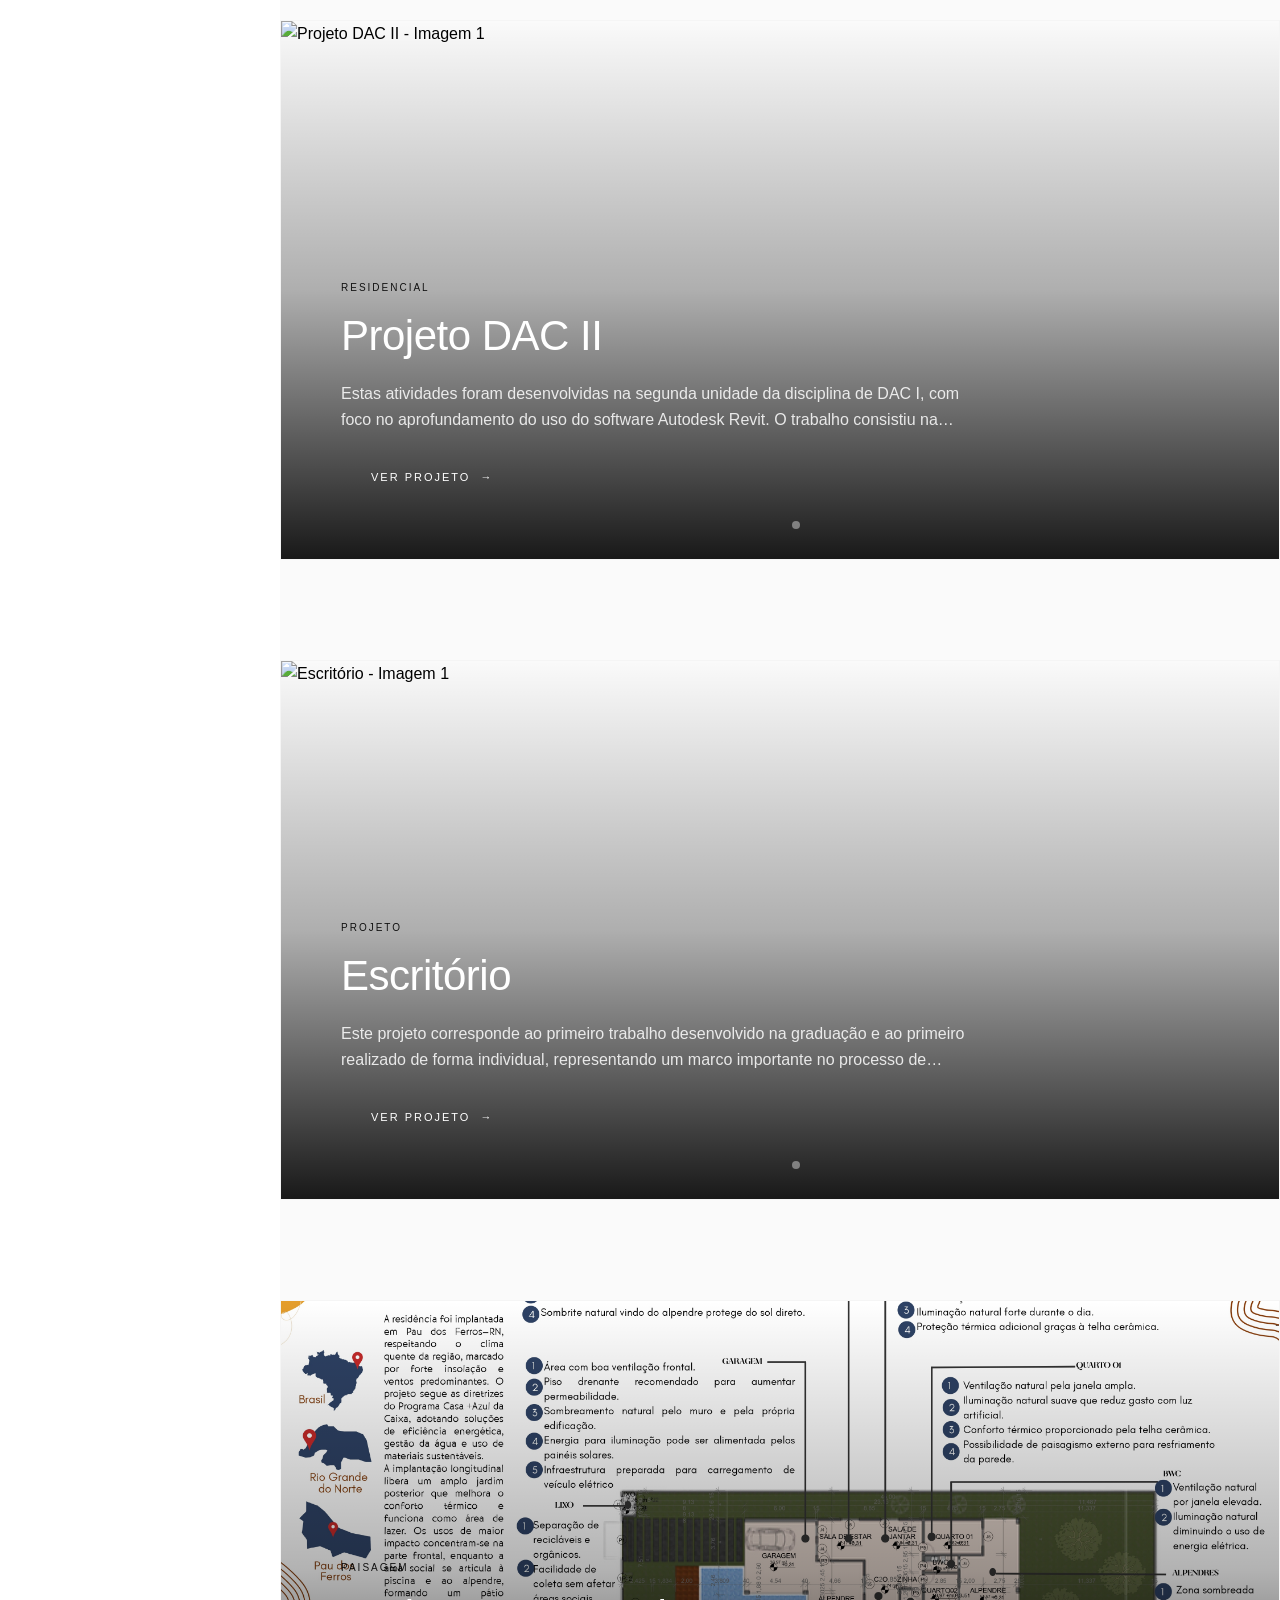
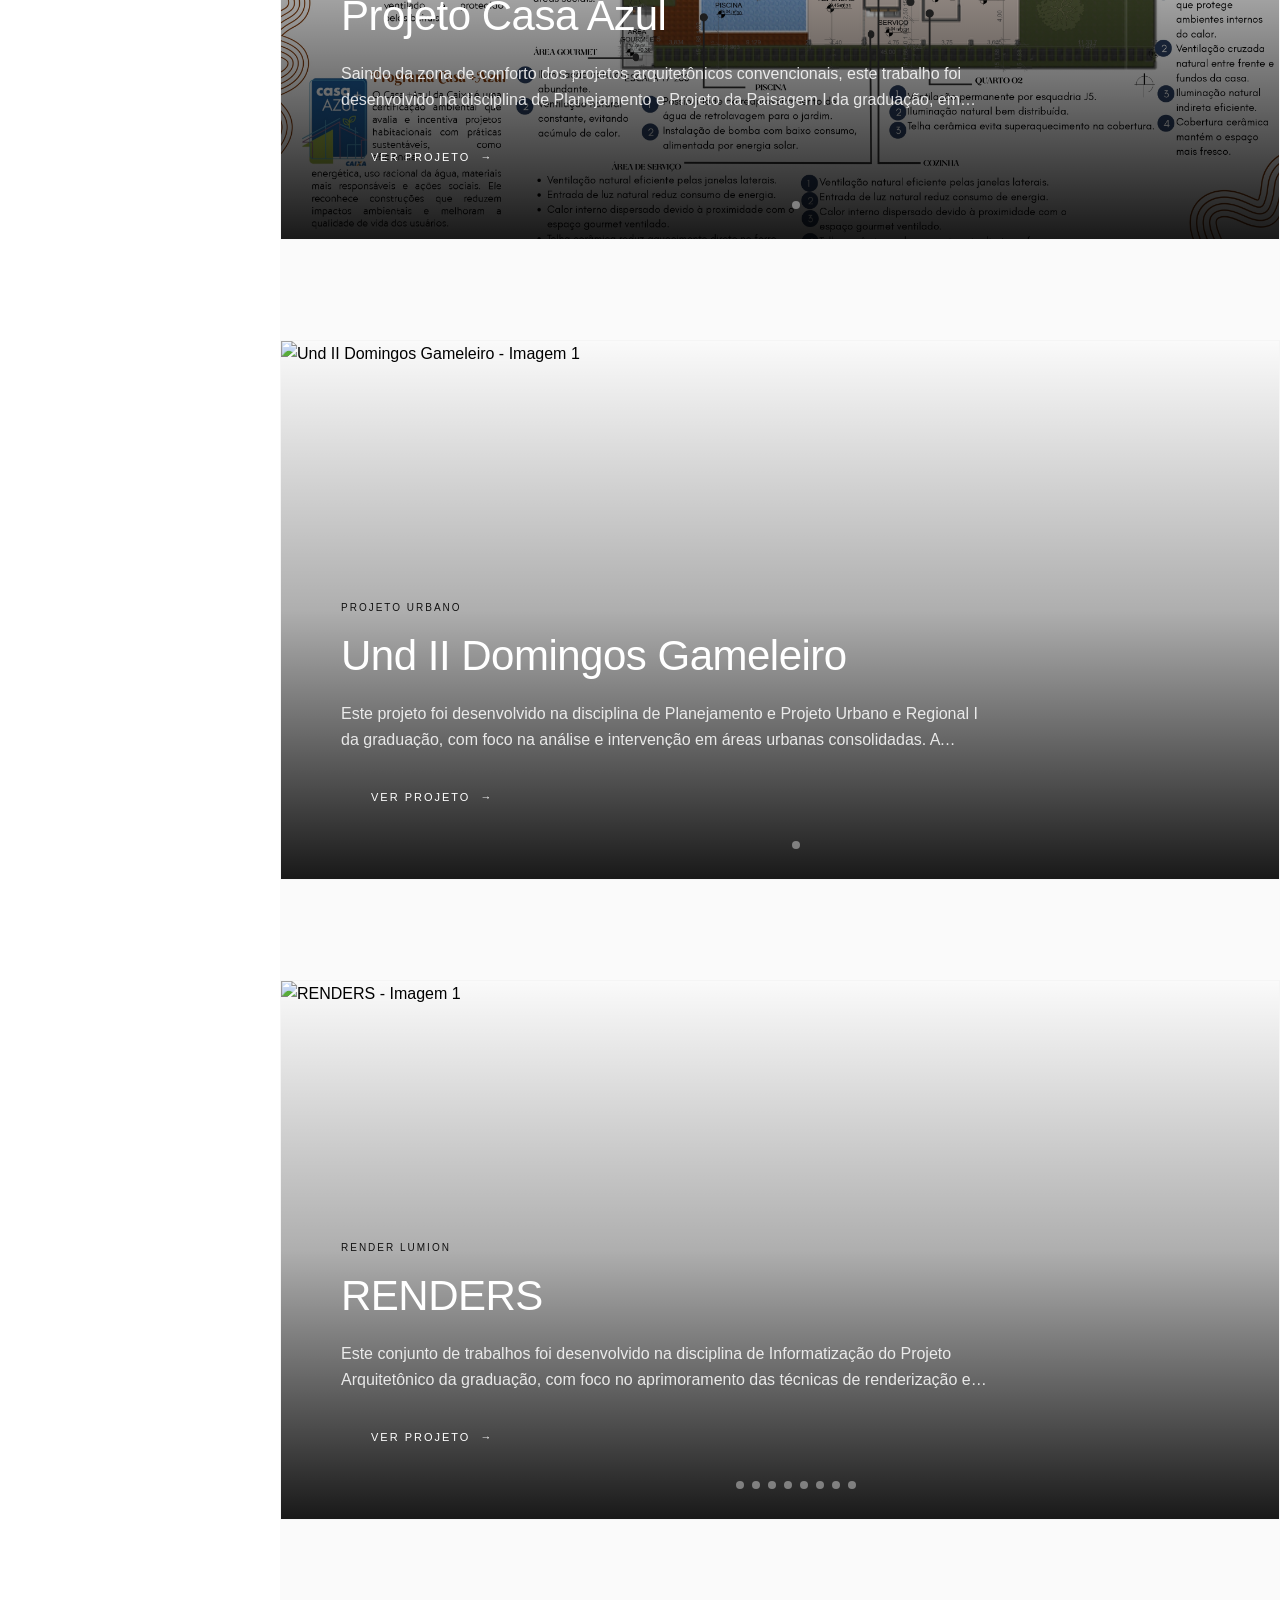
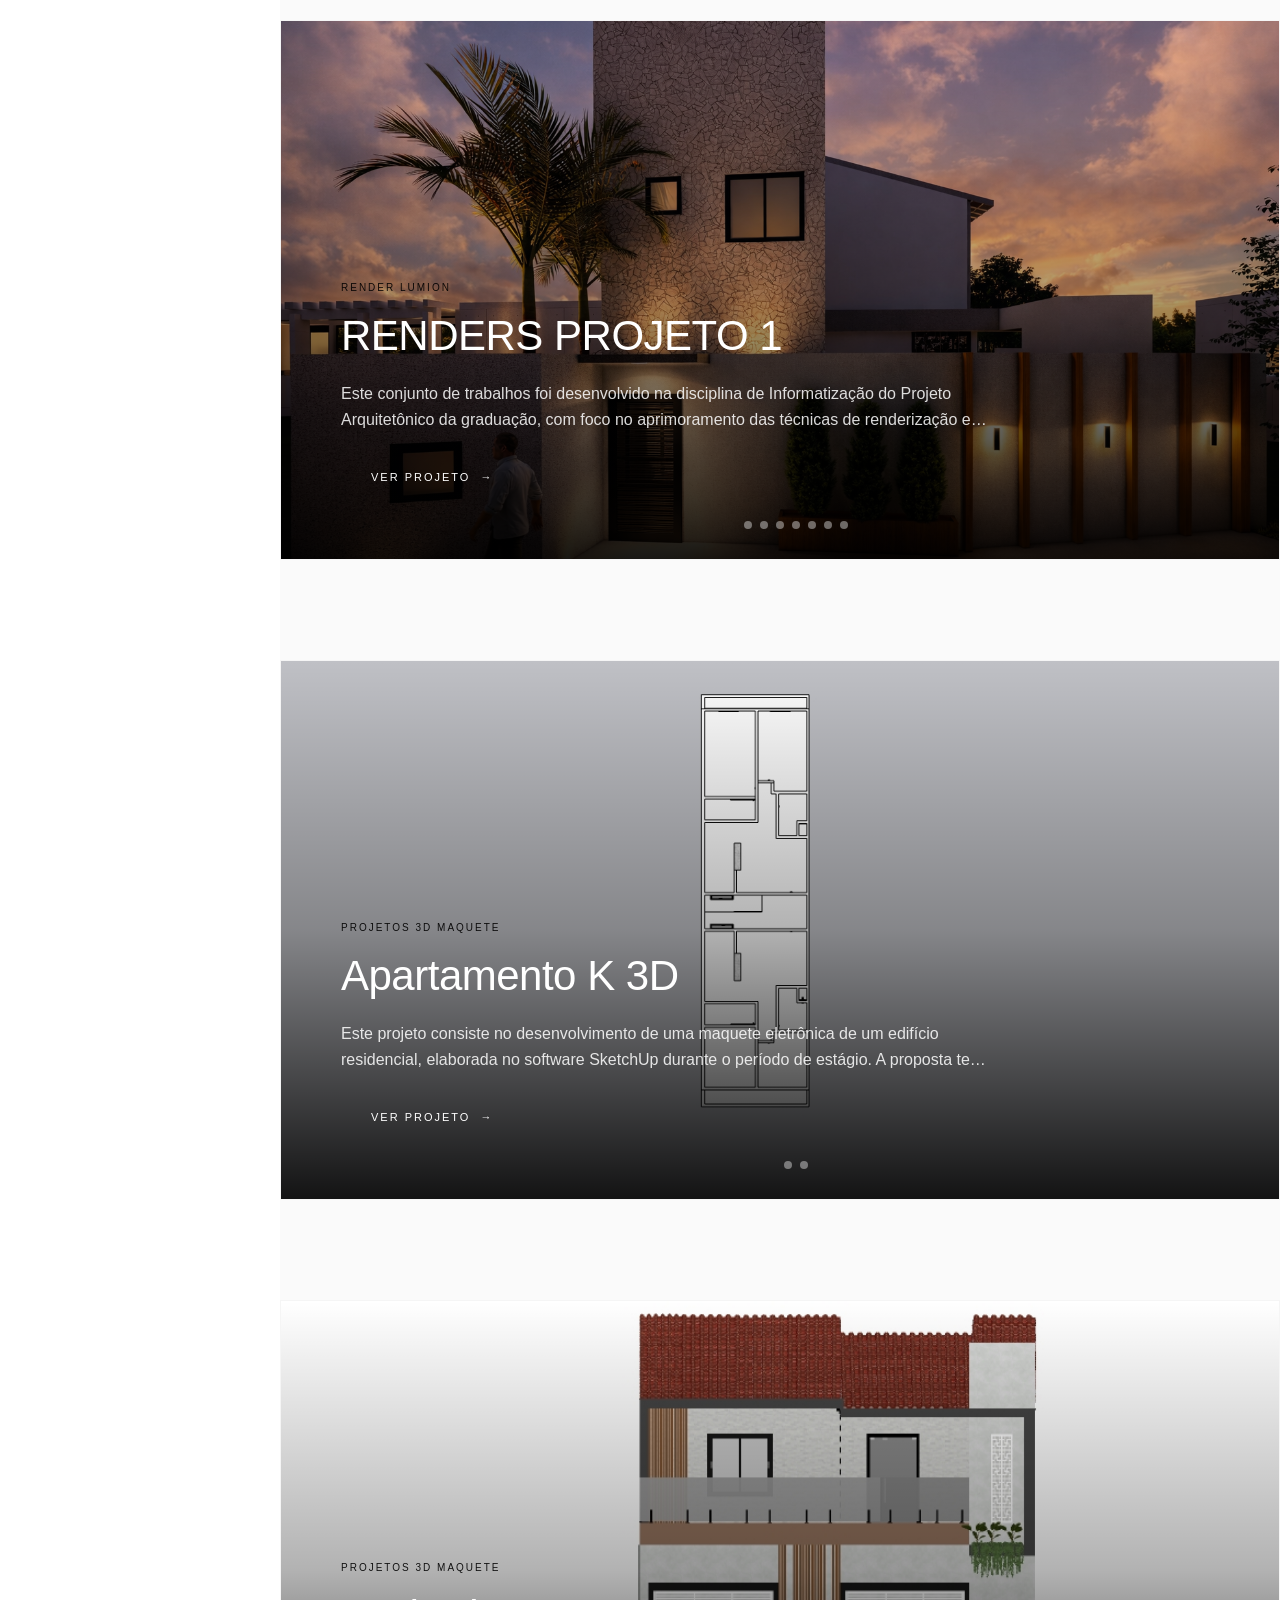
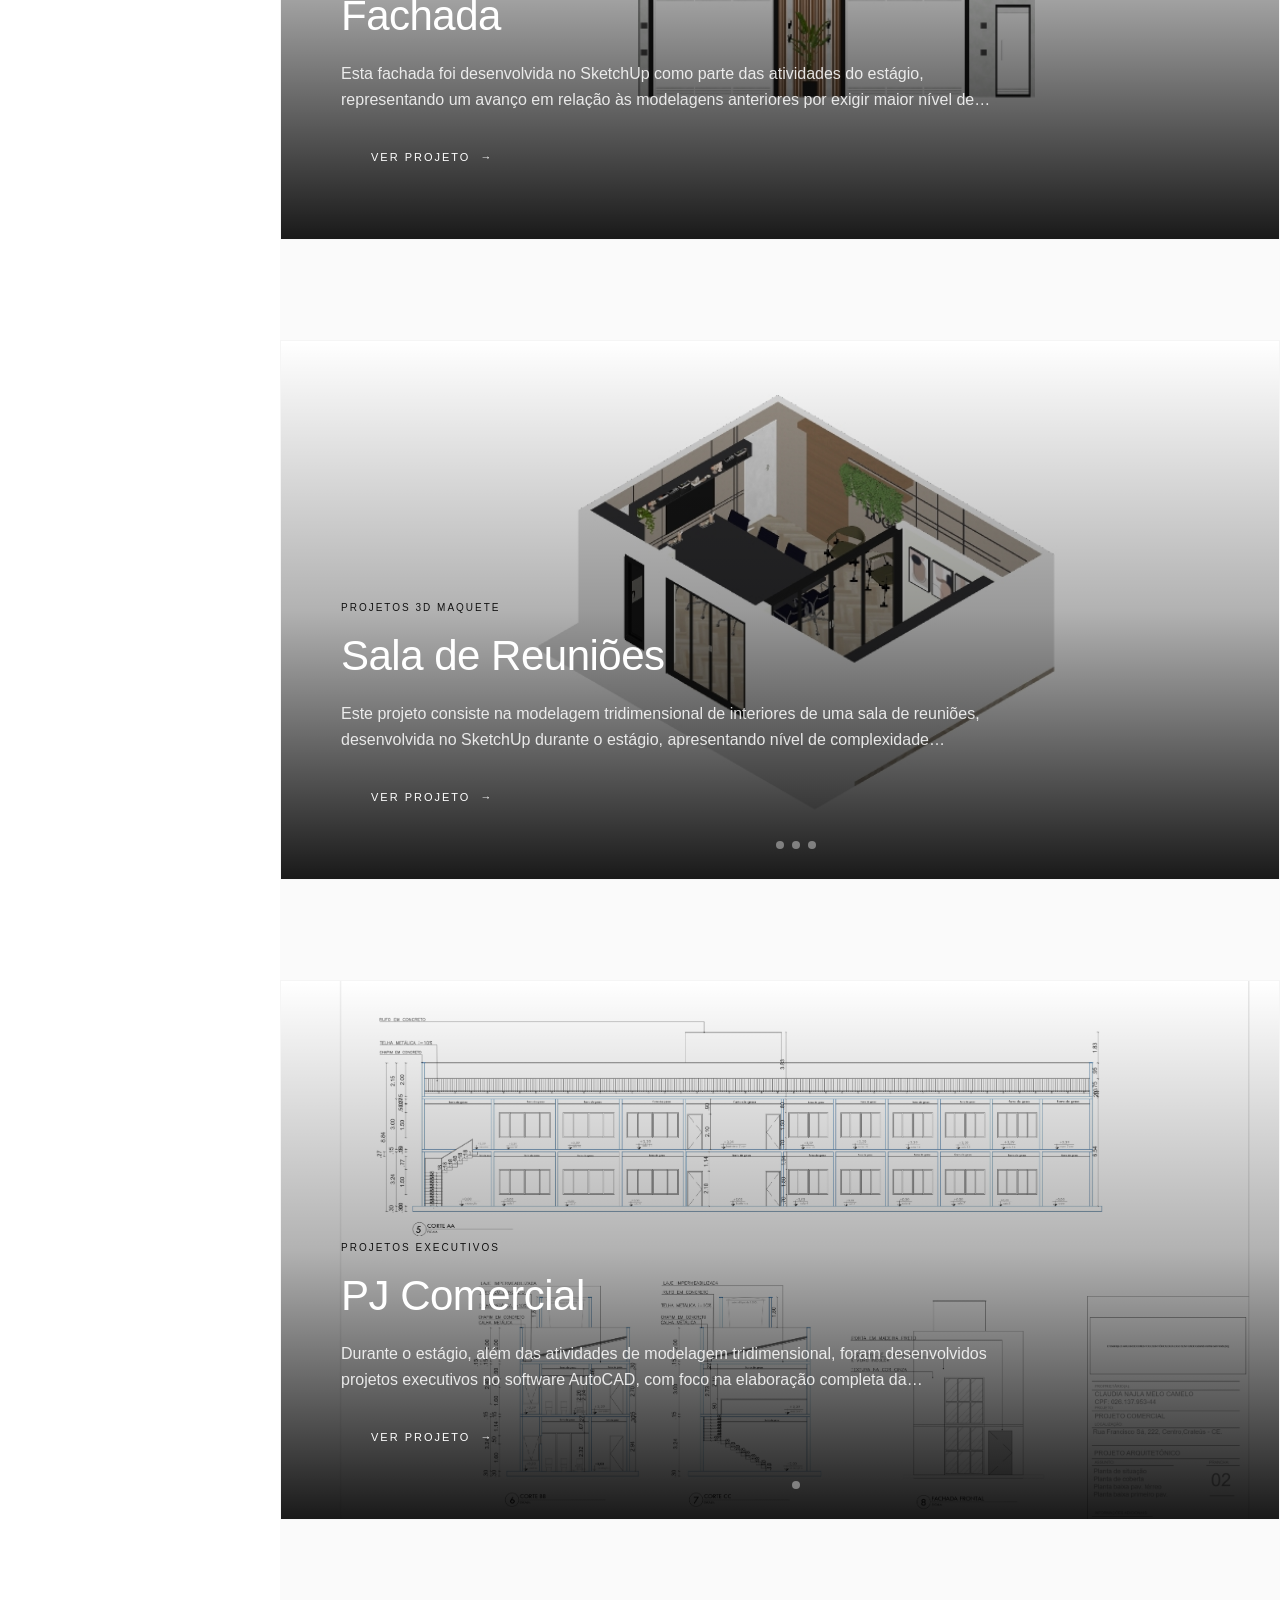
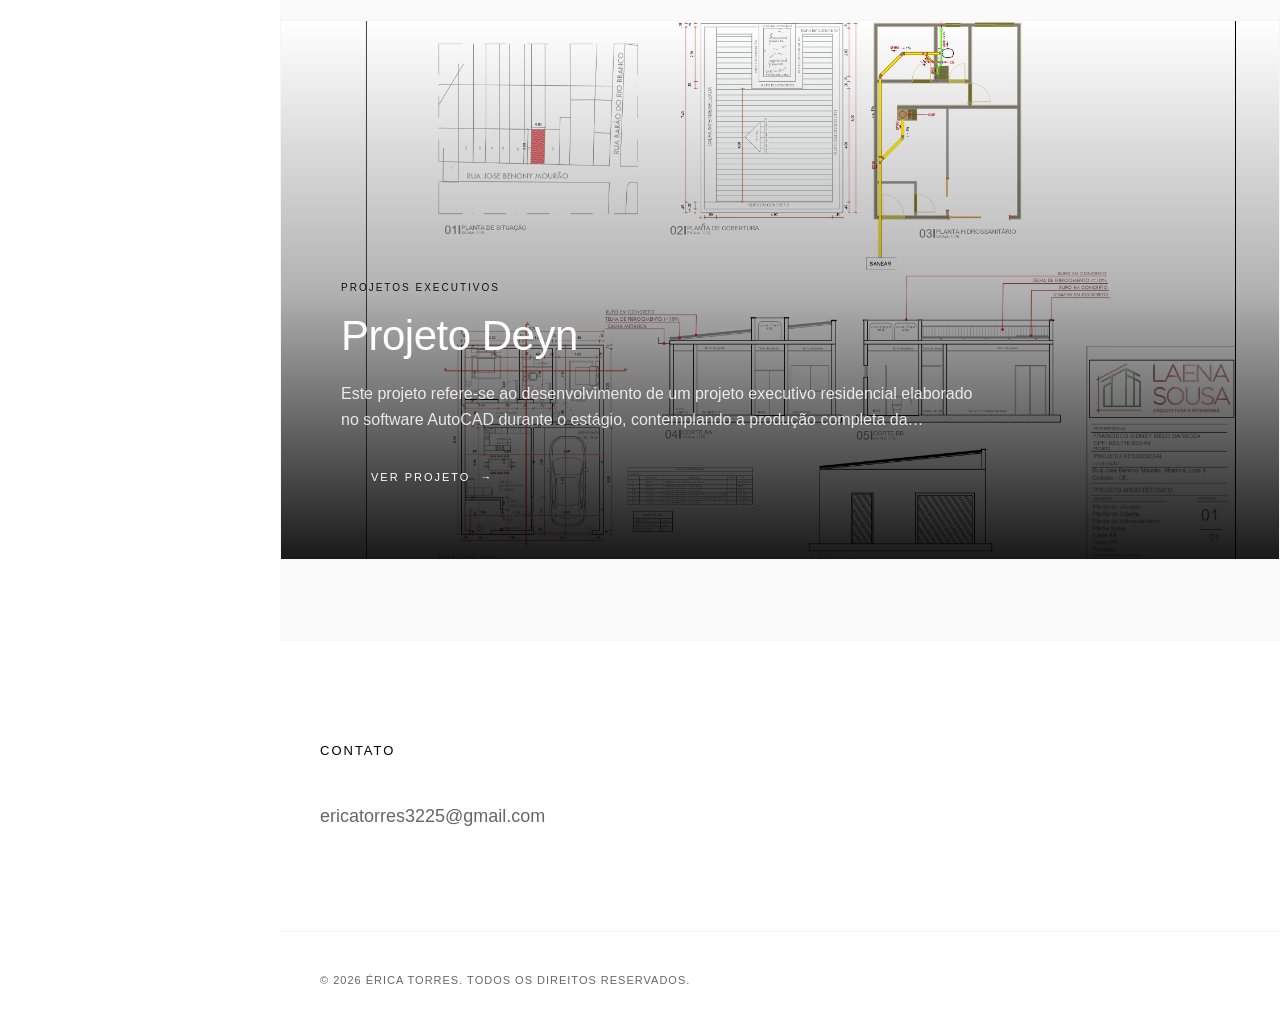
==== commit 4e22945a: "V3" ====
--- a/index.html
+++ b/index.html
@@ -11,32 +11,38 @@
         <div class="container">
             <h1 class="logo">Érica Torres</h1>
             <nav class="nav">
-                <a href="#projects" class="nav-link">Projetos</a>
-                <a href="#contact" class="nav-link">Contato</a>
+                <a href="#sobre" class="nav-link">Sobre</a>
+                <a href="#projetos" class="nav-link">Projetos</a>
+                <a href="#contato" class="nav-link">Contato</a>
             </nav>
         </div>
     </header>
 
     <main>
-        <section class="subtitle-bar">
+        <section id="sobre" class="hero-section">
             <div class="container">
-                <p class="subtitle-text">Estudante de Arquitetura e Urbanismo</p>
+                <div class="hero-content">
+                    <p class="hero-greeting">Olá, eu sou</p>
+                    <h2 class="hero-name">Érica Torres</h2>
+                    <p class="hero-description">
+                        Estudante de Arquitetura e Urbanismo apaixonada por criar espaços que transformam a maneira como vivemos e nos relacionamos com o ambiente. Meu trabalho explora a intersecção entre funcionalidade, estética e sustentabilidade, buscando soluções inovadoras que respondem às necessidades humanas e respeitam o meio ambiente.
+                    </p>
+                    <a href="#projetos" class="hero-cta">Ver Projetos →</a>
+                </div>
             </div>
         </section>
 
-        <section id="projects" class="projects">
+        <section id="projetos" class="projects">
             <div class="projects-carousel-list" id="projectsGrid">
                 <!-- Carrosséis serão inseridos via JavaScript -->
             </div>
         </section>
 
-        <section id="contact" class="contact">
+        <section id="contato" class="contact">
             <div class="container">
                 <h2 class="section-title">Contato</h2>
                 <div class="contact-info">
-                    <a href="mailto:erica@example.com" class="contact-link">erica@example.com</a>
-                    <a href="https://instagram.com" class="contact-link" target="_blank">Instagram</a>
-                    <a href="https://behance.net" class="contact-link" target="_blank">Behance</a>
+                    <a href="mailto:ericatorres3225@gmail.com" class="contact-link">ericatorres3225@gmail.com</a>
                 </div>
             </div>
         </section>
--- a/css/style.css
+++ b/css/style.css
@@ -27,6 +27,14 @@
     font-size: 16px;
     -webkit-font-smoothing: antialiased;
     -moz-osx-font-smoothing: grayscale;
+    margin-left: 280px;
+}
+
+@media (max-width: 1024px) {
+    body {
+        margin-left: 0;
+        padding-top: 80px;
+    }
 }
 
 a {
@@ -53,52 +61,109 @@
     }
 }
 
-/* Header */
+/* Header Lateral (Sidebar) */
 .header {
     position: fixed;
     top: 0;
     left: 0;
-    right: 0;
-    background-color: rgba(255, 255, 255, 0.98);
-    backdrop-filter: blur(20px);
+    width: 280px;
+    height: 100vh;
+    background: linear-gradient(180deg, var(--color-purple-dark) 0%, var(--color-purple) 100%);
     z-index: 1000;
-    transition: var(--transition);
+    display: flex;
+    flex-direction: column;
+    padding: 60px 40px;
+    box-shadow: 4px 0 20px rgba(107, 76, 154, 0.1);
 }
 
 .header .container {
     display: flex;
-    justify-content: space-between;
-    align-items: center;
-    padding-top: 30px;
-    padding-bottom: 30px;
+    flex-direction: column;
+    height: 100%;
+    padding: 0;
+    max-width: none;
 }
 
 .logo {
-    font-size: 16px;
+    font-size: 18px;
     font-weight: 400;
     letter-spacing: 3px;
     text-transform: uppercase;
-    color: var(--color-black);
+    color: var(--color-lavender);
+    margin-bottom: 80px;
 }
 
 .nav {
     display: flex;
-    gap: 40px;
-    align-items: center;
+    flex-direction: column;
+    gap: 30px;
 }
 
 .nav-link {
-    font-size: 13px;
+    font-size: 14px;
     letter-spacing: 1px;
     text-transform: uppercase;
     transition: var(--transition);
     position: relative;
-    color: var(--color-gray);
-    font-weight: 400;
+    color: rgba(165, 148, 201, 0.6);
+    font-weight: 300;
+    padding-left: 0;
+}
+
+.nav-link::before {
+    content: '';
+    position: absolute;
+    left: -40px;
+    top: 50%;
+    transform: translateY(-50%);
+    width: 0;
+    height: 1px;
+    background: var(--color-lavender);
+    transition: width 0.3s ease;
 }
 
 .nav-link:hover {
-    color: var(--color-black);
+    color: var(--color-white);
+    padding-left: 15px;
+}
+
+.nav-link:hover::before {
+    width: 30px;
+}
+
+@media (max-width: 1024px) {
+    .header {
+        width: 100%;
+        height: auto;
+        flex-direction: row;
+        padding: 20px 30px;
+        background: linear-gradient(90deg, var(--color-purple-dark) 0%, var(--color-purple) 100%);
+    }
+    
+    .header .container {
+        flex-direction: row;
+        justify-content: space-between;
+        align-items: center;
+    }
+    
+    .logo {
+        margin-bottom: 0;
+        font-size: 16px;
+    }
+    
+    .nav {
+        flex-direction: row;
+        gap: 25px;
+    }
+    
+    .nav-link {
+        font-size: 12px;
+        padding-left: 0 !important;
+    }
+    
+    .nav-link::before {
+        display: none;
+    }
 }
 
 .nav-link::after {
@@ -126,38 +191,83 @@
     }
 }
 
-/* Subtitle Bar */
-.subtitle-bar {
-    margin-top: 90px;
-    padding: 0;
+/* Hero Section - Sobre */
+.hero-section {
+    min-height: 100vh;
+    display: flex;
+    align-items: center;
+    padding: 80px 0;
     background: var(--color-white);
-    border-bottom: none;
-}
-
-.subtitle-text {
-    font-size: 13px;
+}
+
+.hero-content {
+    max-width: 800px;
+}
+
+.hero-greeting {
+    font-size: 16px;
     font-weight: 300;
     letter-spacing: 2px;
     text-transform: uppercase;
     color: var(--color-gray);
-    text-align: left;
-    padding: 20px 0;
+    margin-bottom: 30px;
+}
+
+.hero-name {
+    font-size: 72px;
+    font-weight: 300;
+    line-height: 1.1;
+    margin-bottom: 40px;
+    letter-spacing: -2px;
+    color: var(--color-purple);
+}
+
+.hero-description {
+    font-size: 20px;
+    font-weight: 300;
+    line-height: 1.8;
+    color: var(--color-gray);
+    margin-bottom: 50px;
+}
+
+.hero-cta {
+    display: inline-flex;
+    align-items: center;
+    gap: 10px;
+    padding: 15px 40px;
+    background: var(--color-purple);
+    color: var(--color-white);
+    text-decoration: none;
+    font-size: 12px;
+    text-transform: uppercase;
+    letter-spacing: 2px;
+    font-weight: 400;
+    transition: var(--transition);
+}
+
+.hero-cta:hover {
+    background: var(--color-purple-dark);
+    transform: translateY(-2px);
 }
 
 @media (max-width: 768px) {
-    .subtitle-bar {
-        padding: 20px 0;
-    }
-    
-    .subtitle-text {
-        font-size: 12px;
-    }
-}
-
-/* Projects Section - Carousel Layout */
+    .hero-section {
+        padding: 60px 0;
+    }
+    
+    .hero-name {
+        font-size: 42px;
+    }
+    
+    .hero-description {
+        font-size: 18px;
+    }
+}
+
+/* Projects Section */
 .projects {
     padding: 80px 0;
-    background: var(--color-white);
+    background: var(--color-off-white);
 }
 
 .projects-carousel-list {
@@ -179,7 +289,7 @@
 }
 
 .project-carousel-item:hover {
-    border-color: var(--color-black);
+    border-color: var(--color-purple-light);
 }
 
 .carousel-container {
@@ -215,7 +325,7 @@
     transform: translateY(-50%);
     display: flex;
     justify-content: space-between;
-    padding: 0 40px;
+    padding: 0 30px;
     z-index: 10;
     pointer-events: none;
 }
@@ -224,14 +334,14 @@
     background: rgba(255, 255, 255, 0.9);
     backdrop-filter: blur(5px);
     border: 1px solid rgba(0, 0, 0, 0.1);
-    width: 50px;
-    height: 50px;
+    width: 40px;
+    height: 40px;
     border-radius: 50%;
     cursor: pointer;
     display: flex;
     align-items: center;
     justify-content: center;
-    font-size: 20px;
+    font-size: 16px;
     transition: all 0.3s ease;
     pointer-events: all;
     color: var(--color-black);
@@ -243,7 +353,7 @@
 }
 
 .carousel-btn:hover {
-    background: var(--color-black);
+    background: var(--color-purple);
     color: var(--color-white);
     transform: scale(1.1);
 }
@@ -273,7 +383,7 @@
 }
 
 .carousel-indicator.active {
-    background: var(--color-white);
+    background: var(--color-lavender);
     width: 24px;
     border-radius: 4px;
 }
@@ -289,7 +399,7 @@
     display: flex;
     flex-direction: column;
     justify-content: flex-end;
-    padding: 60px;
+    padding: 60px 100px 60px 60px;
     z-index: 5;
     transition: all 0.5s cubic-bezier(0.4, 0, 0.2, 1);
 }
@@ -299,7 +409,7 @@
 }
 
 .project-overlay-content {
-    max-width: 700px;
+    max-width: 650px;
     transform: translateY(0);
     transition: transform 0.5s cubic-bezier(0.4, 0, 0.2, 1);
 }
@@ -313,10 +423,10 @@
     font-size: 10px;
     text-transform: uppercase;
     letter-spacing: 2px;
-    color: var(--color-white);
+    color: var(--color-lavender);
     margin-bottom: 15px;
     font-weight: 400;
-    opacity: 0.7;
+    opacity: 0.9;
 }
 
 .project-overlay-title {
@@ -345,7 +455,7 @@
     align-items: center;
     gap: 10px;
     padding: 12px 30px;
-    background: transparent;
+    background: var(--color-purple);
     color: var(--color-white);
     text-decoration: none;
     font-size: 11px;
@@ -353,13 +463,12 @@
     letter-spacing: 2px;
     font-weight: 400;
     transition: all 0.4s cubic-bezier(0.4, 0, 0.2, 1);
-    border: 1px solid rgba(255, 255, 255, 0.3);
+    border: 1px solid var(--color-purple);
 }
 
 .project-overlay-link:hover {
-    background: var(--color-white);
-    color: var(--color-black);
-    border-color: var(--color-white);
+    background: var(--color-purple-dark);
+    border-color: var(--color-purple-dark);
 }
 
 .project-overlay-link span {
@@ -430,7 +539,7 @@
 /* Contact Section */
 .contact {
     padding: 100px 0;
-    background: var(--color-off-white);
+    background: var(--color-white);
     border-top: 1px solid var(--color-light-gray);
 }
 
@@ -440,7 +549,7 @@
     letter-spacing: 2px;
     margin-bottom: 40px;
     font-weight: 400;
-    color: var(--color-black);
+    color: var(--color-purple);
 }
 
 .contact-info {
@@ -460,7 +569,7 @@
 }
 
 .contact-link:hover {
-    color: var(--color-black);
+    color: var(--color-purple);
 }
 
 @media (max-width: 768px) {
@@ -551,6 +660,13 @@
     width: 100%;
     cursor: pointer;
     transition: var(--transition);
+    position: relative;
+    overflow: hidden;
+}
+
+.project-image-item.loading {
+    min-height: 400px;
+    background: var(--color-light-gray);
 }
 
 .project-image-item:hover {
@@ -560,6 +676,7 @@
 .project-image-full {
     width: 100%;
     height: auto;
+    display: block;
 }
 
 /* Project Download */
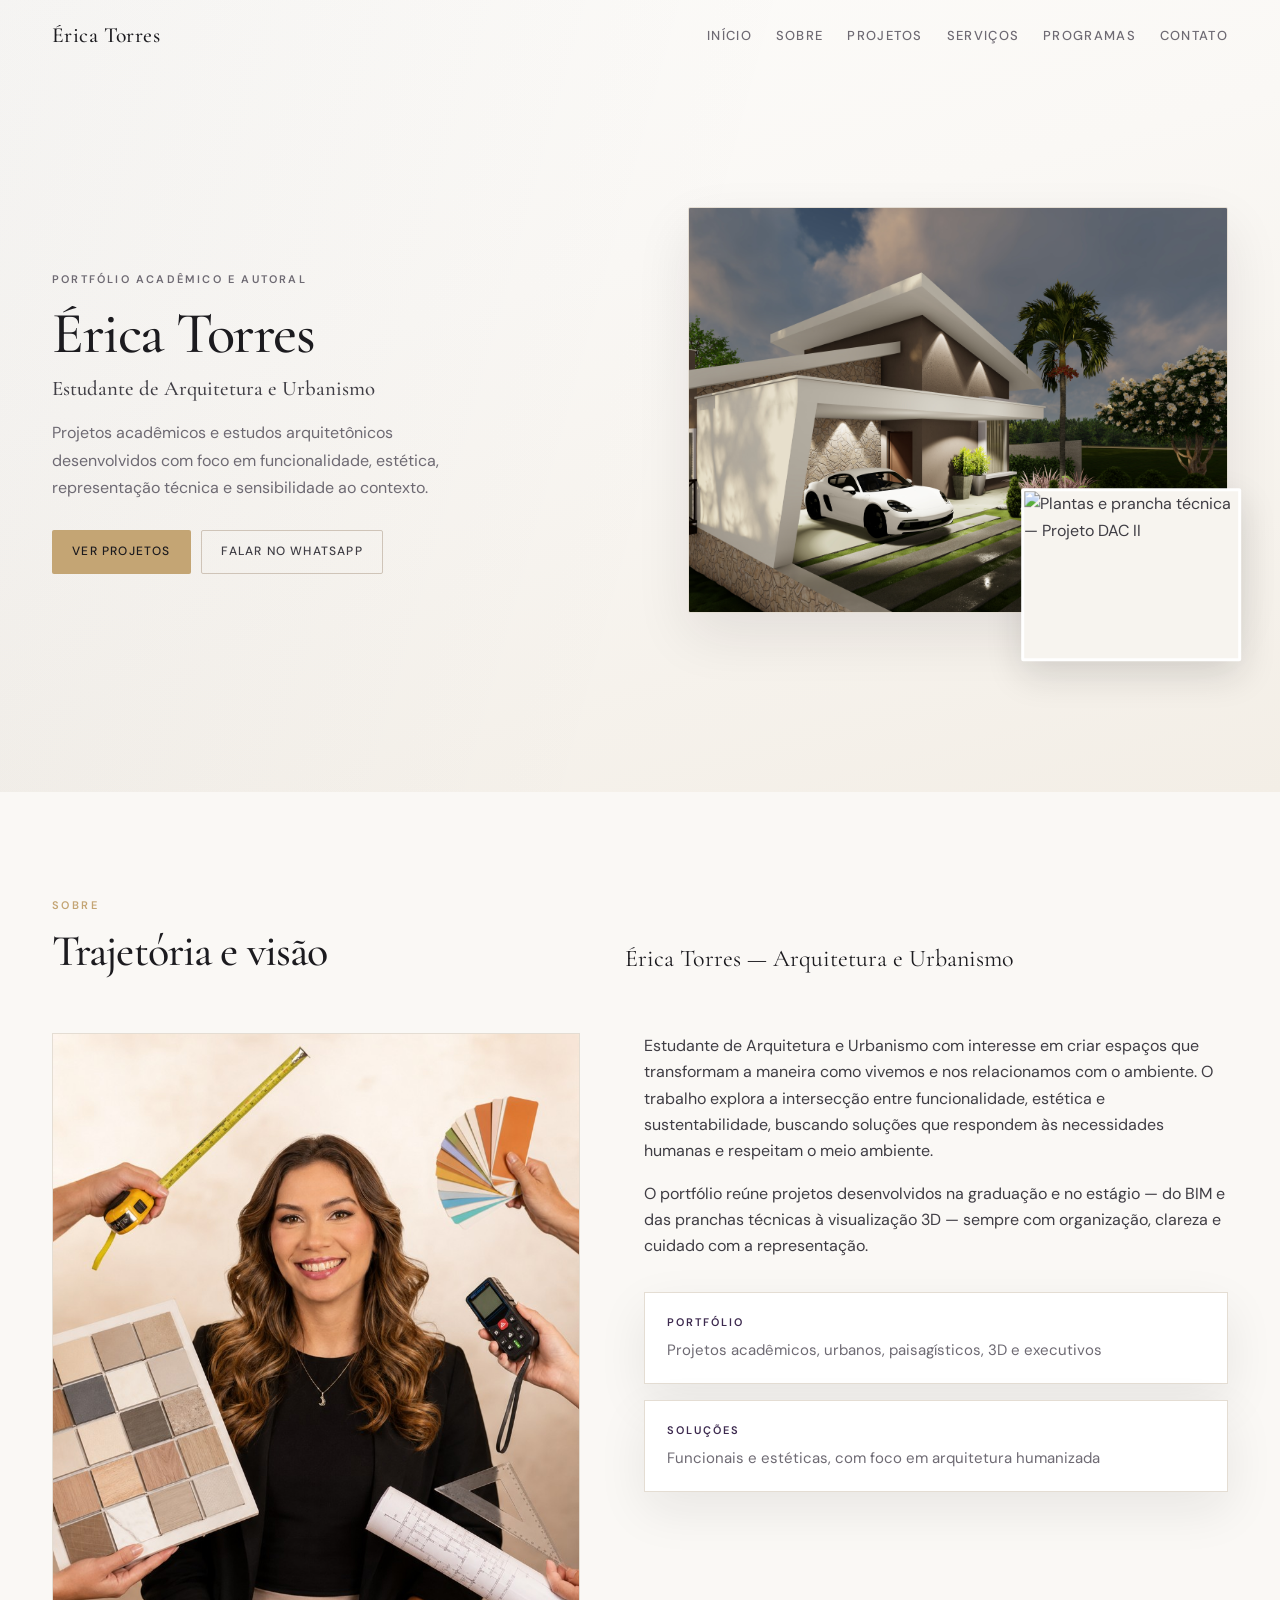
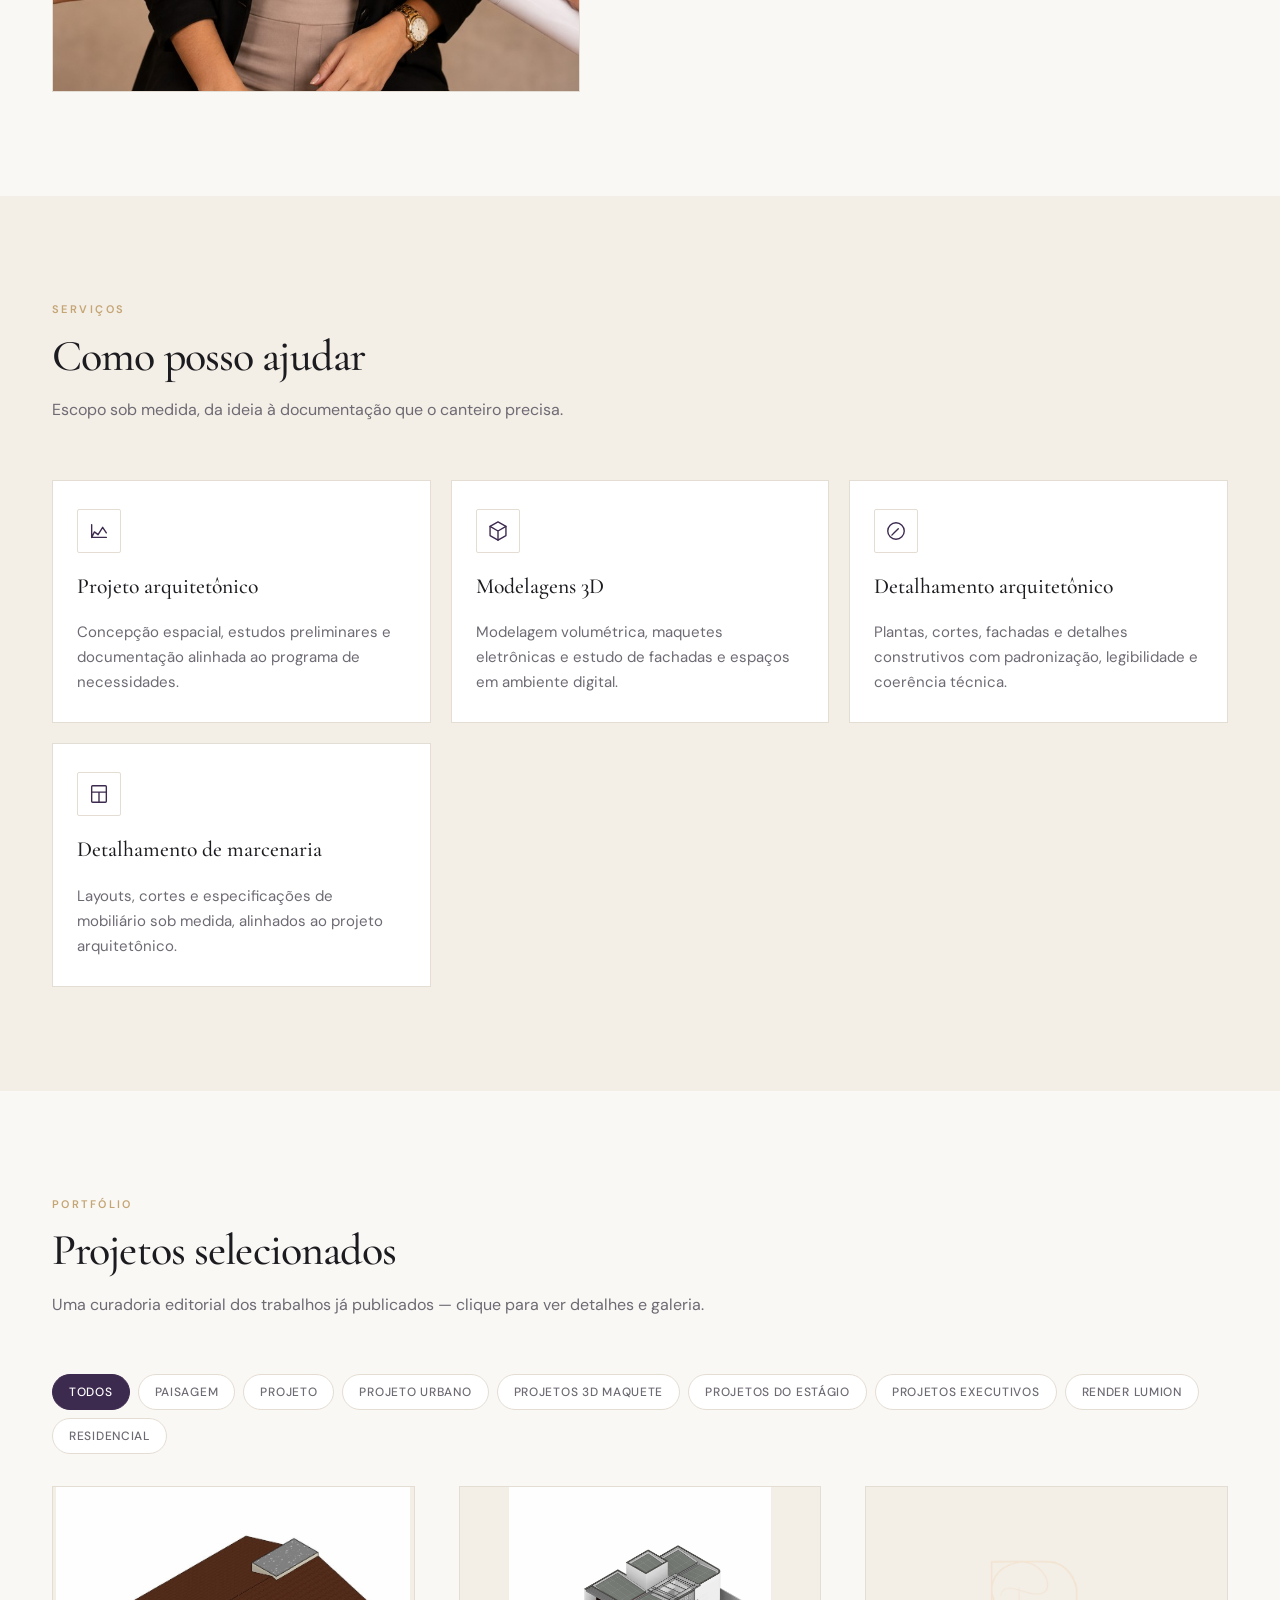
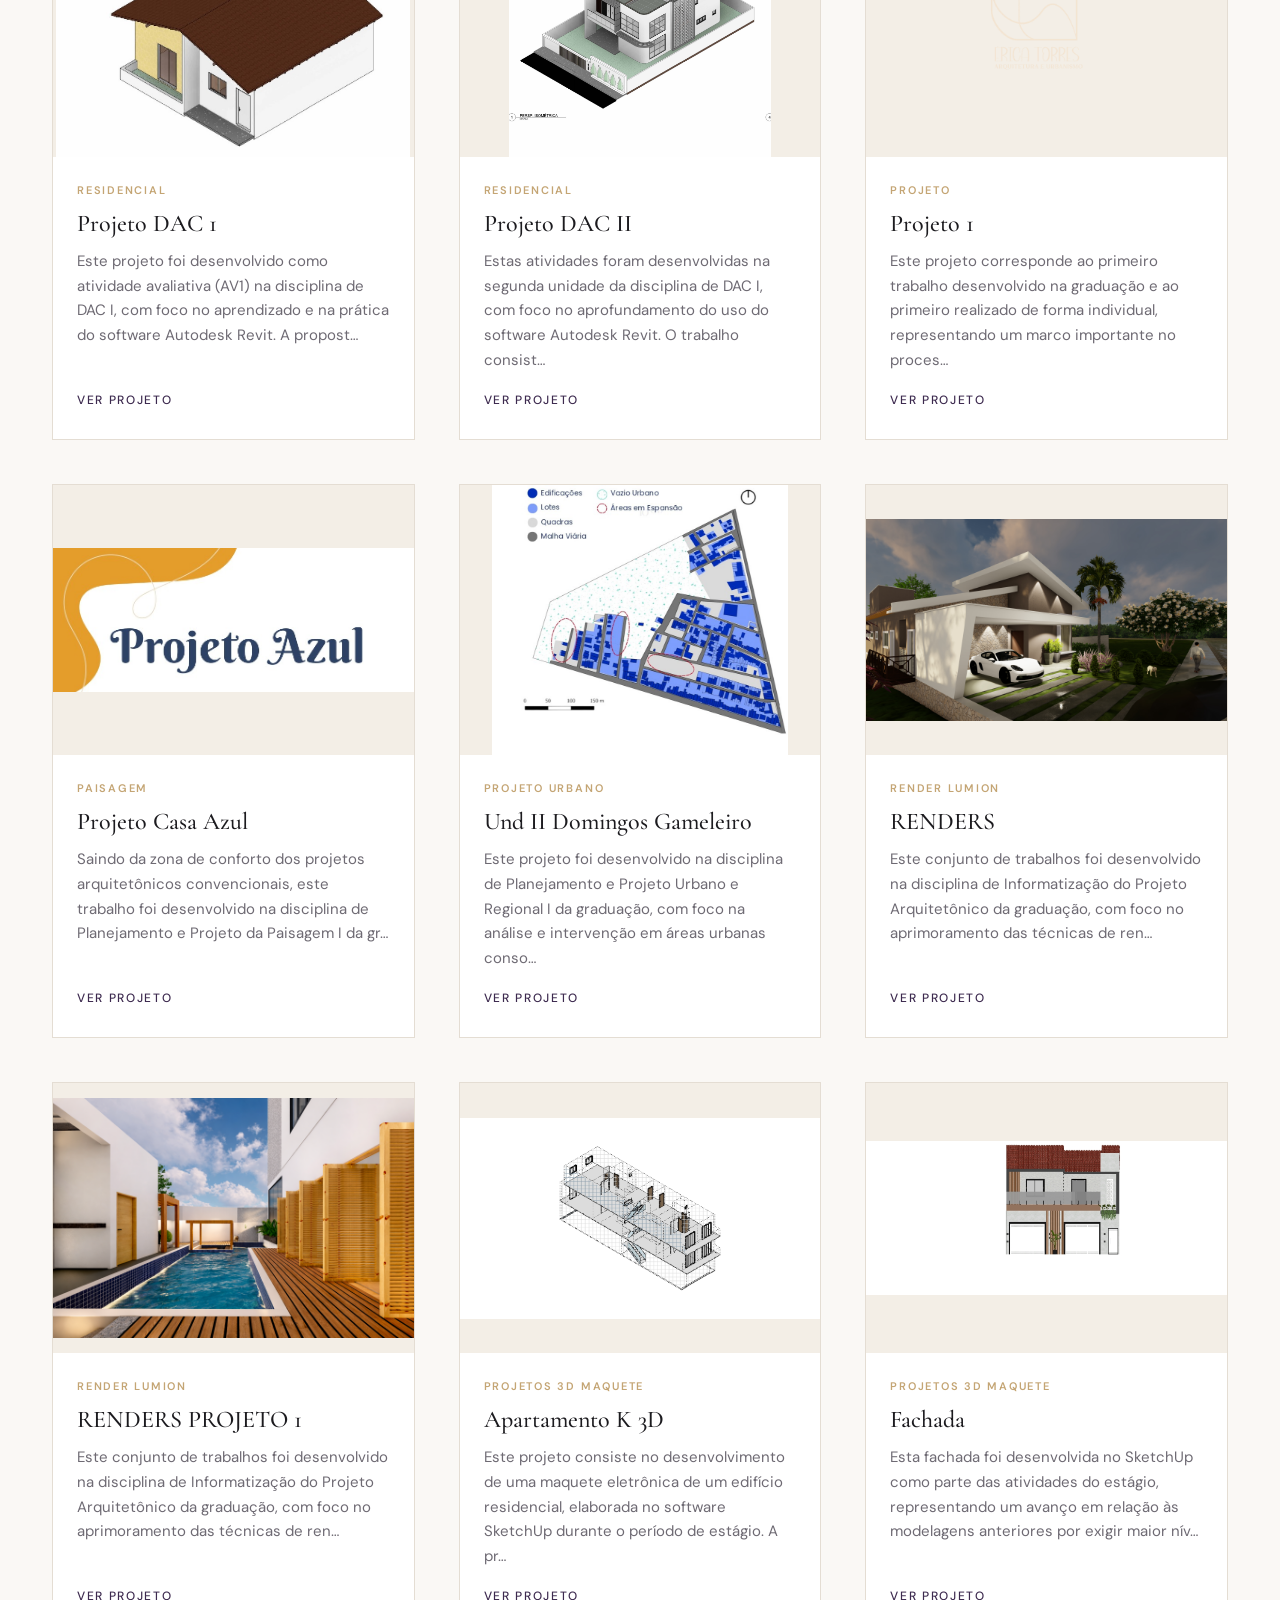
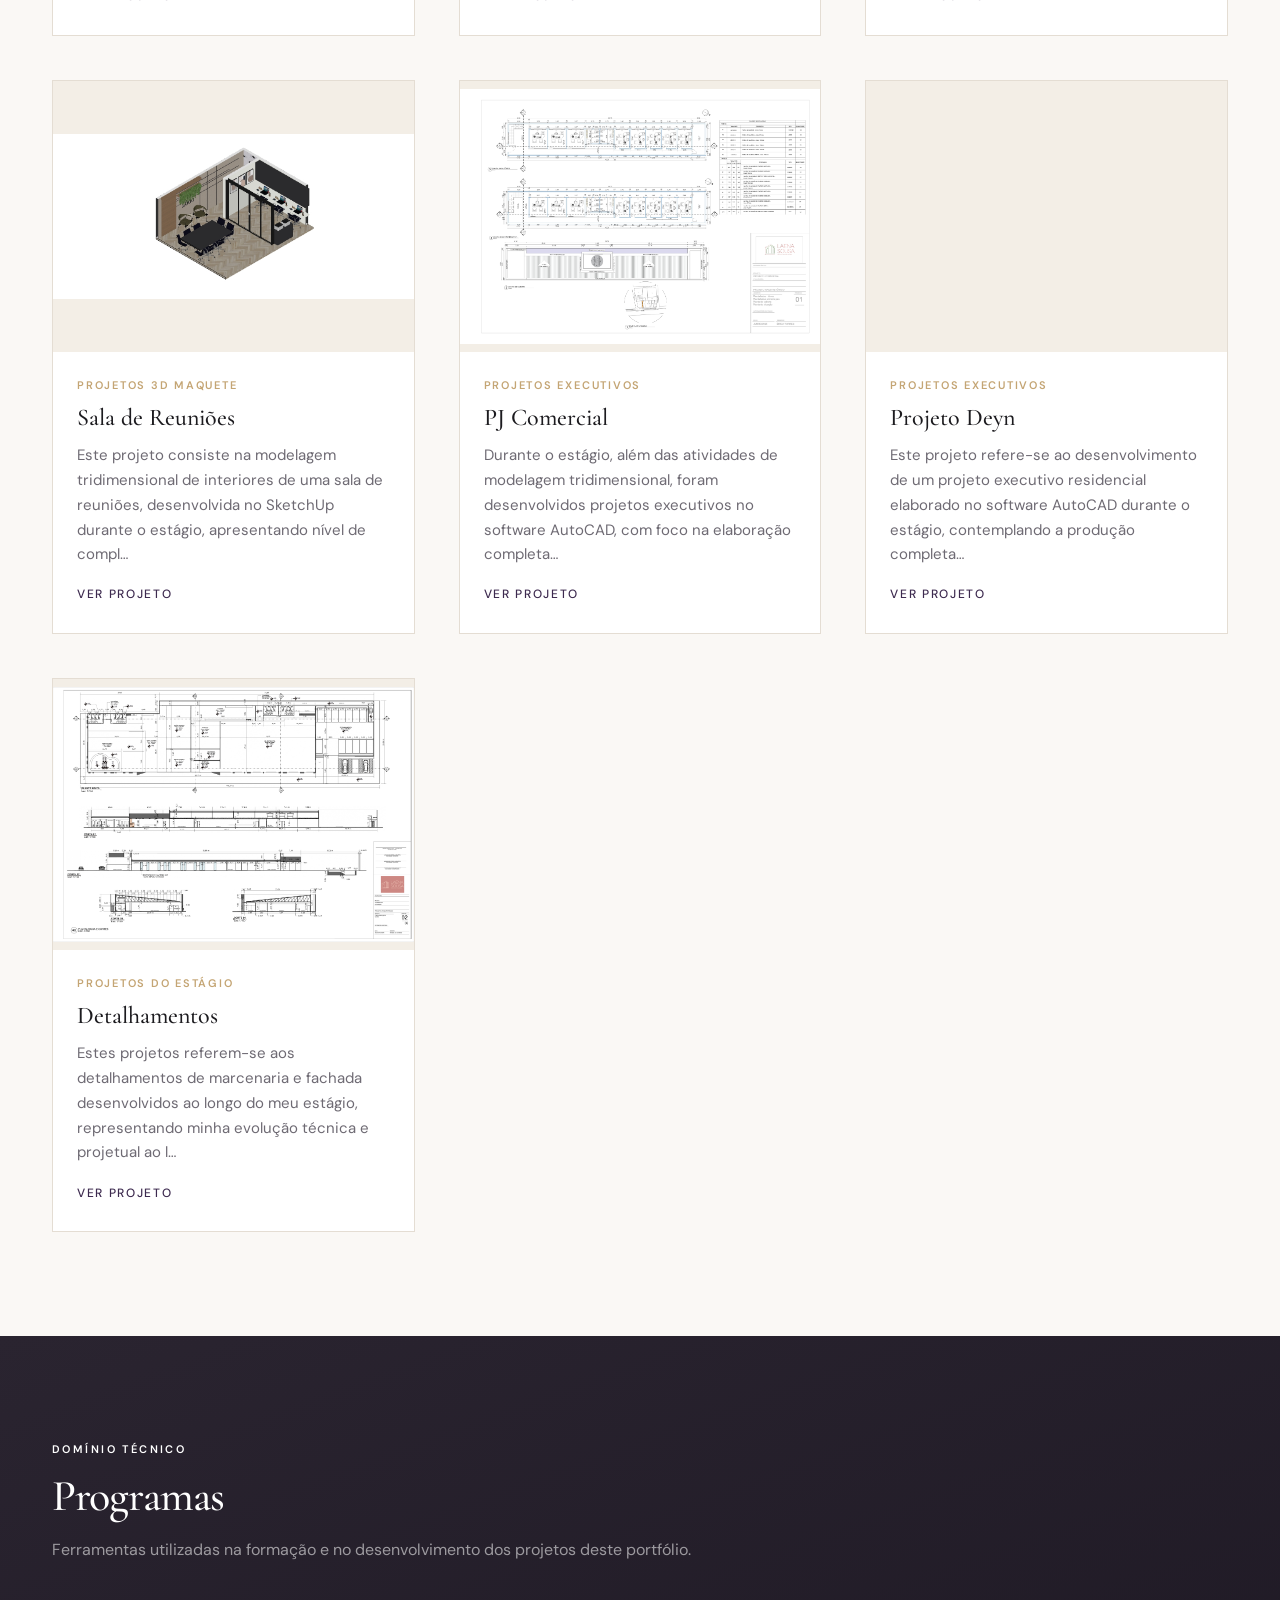
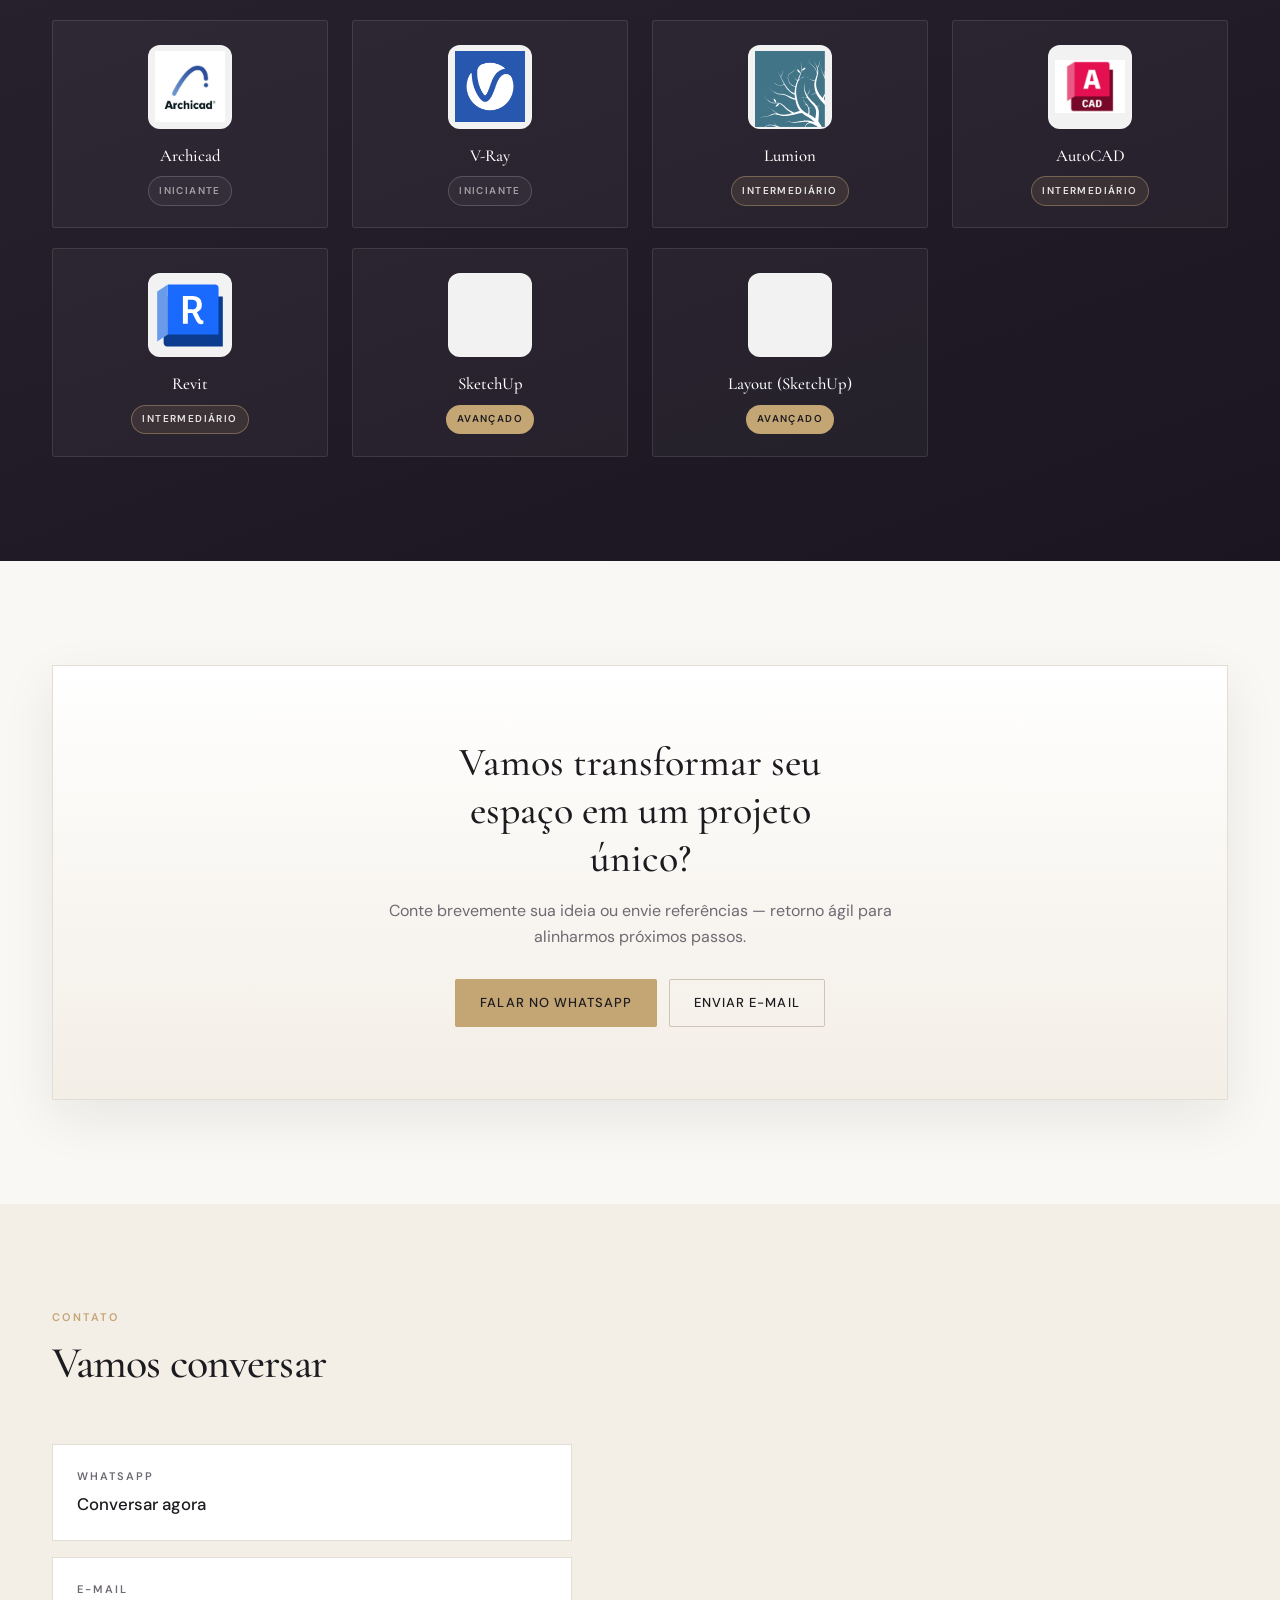
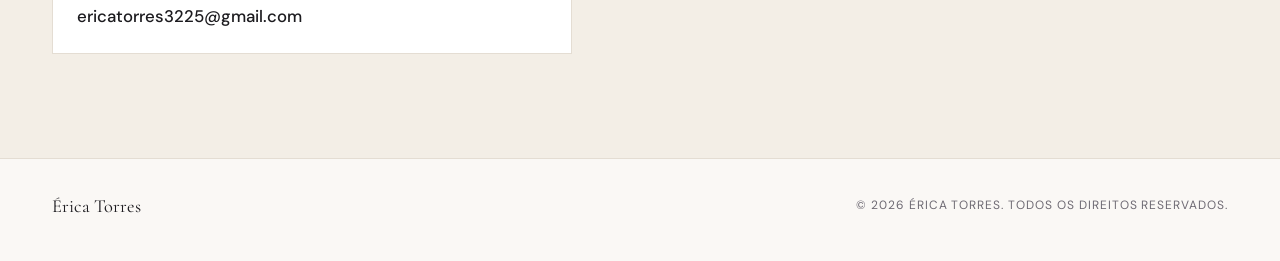
==== commit c0dc54ac: "fix: att portifolio" ====
--- a/index.html
+++ b/index.html
@@ -3,58 +3,179 @@
 <head>
     <meta charset="UTF-8">
     <meta name="viewport" content="width=device-width, initial-scale=1.0">
-    <title>Érica Torres - Portfólio</title>
+    <meta name="description" content="Portfólio de Érica Torres — Arquitetura e Urbanismo. Projetos acadêmicos, executivos, 3D e visualização.">
+    <title>Érica Torres — Arquitetura e Urbanismo</title>
+    <link rel="preconnect" href="https://fonts.googleapis.com">
+    <link rel="preconnect" href="https://fonts.gstatic.com" crossorigin>
+    <link href="https://fonts.googleapis.com/css2?family=Cormorant+Garamond:ital,wght@0,400;0,500;0,600;1,400&family=DM+Sans:ital,opsz,wght@0,9..40,300;0,9..40,400;0,9..40,500;1,9..40,400&display=swap" rel="stylesheet">
     <link rel="stylesheet" href="css/style.css">
 </head>
 <body>
-    <header class="header">
-        <div class="container">
-            <h1 class="logo">Érica Torres</h1>
-            <nav class="nav">
-                <a href="#sobre" class="nav-link">Sobre</a>
-                <a href="#projetos" class="nav-link">Projetos</a>
-                <a href="#contato" class="nav-link">Contato</a>
+    <a class="skip-link" href="#inicio">Ir para o conteúdo</a>
+
+    <header class="site-header" id="top" data-header>
+        <div class="site-header__inner container">
+            <a href="#inicio" class="site-logo" data-smooth>Érica Torres</a>
+            <button type="button" class="nav-toggle" id="navToggle" aria-expanded="false" aria-controls="siteNav" aria-label="Abrir menu">
+                <span class="nav-toggle__bar" aria-hidden="true"></span>
+                <span class="nav-toggle__bar" aria-hidden="true"></span>
+            </button>
+            <nav class="site-nav" id="siteNav" aria-label="Principal">
+                <ul class="site-nav__list">
+                    <li><a href="#inicio" class="site-nav__link" data-smooth>Início</a></li>
+                    <li><a href="#sobre" class="site-nav__link" data-smooth>Sobre</a></li>
+                    <li><a href="#projetos" class="site-nav__link" data-smooth>Projetos</a></li>
+                    <li><a href="#servicos" class="site-nav__link" data-smooth>Serviços</a></li>
+                    <li><a href="#diferenciais" class="site-nav__link" data-smooth>Programas</a></li>
+                    <li><a href="#contato" class="site-nav__link" data-smooth>Contato</a></li>
+                </ul>
             </nav>
         </div>
     </header>
 
     <main>
-        <section id="sobre" class="hero-section">
+        <section id="inicio" class="hero hero--editorial" aria-labelledby="hero-title">
+            <div class="hero__bg" aria-hidden="true"></div>
+            <div class="hero__inner container">
+                <div class="hero__text">
+                    <p class="hero__eyebrow reveal">Portfólio Acadêmico e Autoral</p>
+                    <h1 id="hero-title" class="hero__title reveal reveal--delay-1">Érica Torres</h1>
+                    <p class="hero__subtitle reveal reveal--delay-2">Estudante de Arquitetura e Urbanismo</p>
+                    <p class="hero__desc reveal reveal--delay-2">
+                        Projetos acadêmicos e estudos arquitetônicos desenvolvidos com foco em funcionalidade, estética, representação técnica e sensibilidade ao contexto.
+                    </p>
+                    <div class="hero__actions reveal reveal--delay-3">
+                        <a href="#projetos" class="btn btn--primary btn--sm" data-smooth>Ver Projetos</a>
+                        <a href="#" class="btn btn--outline-dark btn--sm" id="heroWhatsapp" rel="noopener noreferrer" target="_blank">Falar no WhatsApp</a>
+                    </div>
+                </div>
+                <div class="hero__visual reveal reveal--delay-1">
+                    <div class="hero__collage">
+                        <figure class="hero__frame hero__frame--main">
+                            <img
+                                src="imagens/RENDER_01.jpg"
+                                alt="Renderização arquitetônica — trabalho acadêmico em Lumion"
+                                class="hero__img hero__img--cover"
+                                width="1200"
+                                height="900"
+                                loading="eager"
+                                decoding="async">
+                        </figure>
+                        <figure class="hero__frame hero__frame--accent">
+                            <img
+                                src="imagens/projeto2_plantas.jpg"
+                                alt="Plantas e prancha técnica — Projeto DAC II"
+                                class="hero__img hero__img--contain"
+                                width="900"
+                                height="700"
+                                loading="eager"
+                                decoding="async">
+                        </figure>
+                    </div>
+                </div>
+            </div>
+        </section>
+        <section id="sobre" class="section about" aria-labelledby="sobre-title">
             <div class="container">
-                <div class="hero-content">
-                    <p class="hero-greeting">Olá, eu sou</p>
-                    <h2 class="hero-name">Érica Torres</h2>
-                    <p class="hero-description">
-                        Estudante de Arquitetura e Urbanismo apaixonada por criar espaços que transformam a maneira como vivemos e nos relacionamos com o ambiente. Meu trabalho explora a intersecção entre funcionalidade, estética e sustentabilidade, buscando soluções inovadoras que respondem às necessidades humanas e respeitam o meio ambiente.
-                    </p>
-                    <a href="#projetos" class="hero-cta">Ver Projetos →</a>
+                <header class="section__head section__head--split reveal">
+                    <div>
+                        <p class="section__kicker">Sobre</p>
+                        <h2 id="sobre-title" class="section__title">Trajetória e visão</h2>
+                    </div>
+                    <p class="section__lead" id="aboutLead"></p>
+                </header>
+                <div class="about__grid">
+                    <figure class="about__figure reveal">
+                        <img src="imagens/erica-sobre.png" alt="Érica Torres em ambiente de trabalho com materiais de projeto" class="about__img" width="720" height="900" loading="lazy">
+                    </figure>
+                    <div class="about__body">
+                        <div class="about__text reveal">
+                            <p id="aboutText1"></p>
+                            <p id="aboutText2"></p>
+                        </div>
+                        <ul class="about__highlights" aria-label="Destaques">
+                            <li class="about__highlight reveal">
+                                <span class="about__highlight-label">Portfólio</span>
+                                <span class="about__highlight-text">Projetos acadêmicos, urbanos, paisagísticos, 3D e executivos</span>
+                            </li>
+                            <li class="about__highlight reveal">
+                                <span class="about__highlight-label">Soluções</span>
+                                <span class="about__highlight-text">Funcionais e estéticas, com foco em arquitetura humanizada</span>
+                            </li>
+                        </ul>
+                    </div>
                 </div>
             </div>
         </section>
 
-        <section id="projetos" class="projects">
-            <div class="projects-carousel-list" id="projectsGrid">
-                <!-- Carrosséis serão inseridos via JavaScript -->
+        <section id="servicos" class="section section--sand services" aria-labelledby="servicos-title">
+            <div class="container">
+                <header class="section__head reveal">
+                    <p class="section__kicker">Serviços</p>
+                    <h2 id="servicos-title" class="section__title">Como posso ajudar</h2>
+                    <p class="section__subtitle">Escopo sob medida, da ideia à documentação que o canteiro precisa.</p>
+                </header>
+                <div class="services__grid" id="servicesGrid"></div>
             </div>
         </section>
 
-        <section id="contato" class="contact">
+        <section id="projetos" class="section portfolio" aria-labelledby="projetos-title">
             <div class="container">
-                <h2 class="section-title">Contato</h2>
-                <div class="contact-info">
-                    <a href="mailto:ericatorres3225@gmail.com" class="contact-link">ericatorres3225@gmail.com</a>
+                <header class="section__head reveal">
+                    <p class="section__kicker">Portfólio</p>
+                    <h2 id="projetos-title" class="section__title">Projetos selecionados</h2>
+                    <p class="section__subtitle">Uma curadoria editorial dos trabalhos já publicados — clique para ver detalhes e galeria.</p>
+                </header>
+                <div class="portfolio__filters reveal" id="portfolioFilters" role="tablist" aria-label="Filtrar por categoria"></div>
+                <div class="portfolio__grid" id="portfolioGrid"></div>
+            </div>
+        </section>
+
+        <section id="diferenciais" class="section section--dark differentials" aria-labelledby="diferenciais-title">
+            <div class="container">
+                <header class="section__head section__head--light reveal">
+                    <p class="section__kicker">Domínio técnico</p>
+                    <h2 id="diferenciais-title" class="section__title">Programas</h2>
+                    <p class="section__subtitle section__subtitle--muted">Ferramentas utilizadas na formação e no desenvolvimento dos projetos deste portfólio.</p>
+                </header>
+                <ul class="programs-grid" id="differentialsGrid" role="list" aria-label="Programas e níveis de domínio"></ul>
+            </div>
+        </section>
+
+        <section class="section cta-block" aria-labelledby="cta-title">
+            <div class="container">
+                <div class="cta-block__inner reveal">
+                    <h2 id="cta-title" class="cta-block__title">Vamos transformar seu espaço em um projeto único?</h2>
+                    <p class="cta-block__text">Conte brevemente sua ideia ou envie referências — retorno ágil para alinharmos próximos passos.</p>
+                    <div class="cta-block__actions">
+                        <a href="#" class="btn btn--primary" id="ctaWhatsapp" rel="noopener noreferrer" target="_blank">Falar no WhatsApp</a>
+                        <a href="#" class="btn btn--line" id="ctaEmail">Enviar e-mail</a>
+                    </div>
                 </div>
+            </div>
+        </section>
+
+        <section id="contato" class="section section--sand contact" aria-labelledby="contato-title">
+            <div class="container">
+                <header class="section__head reveal">
+                    <p class="section__kicker">Contato</p>
+                    <h2 id="contato-title" class="section__title">Vamos conversar</h2>
+                    
+                </header>
+                <ul class="contact__list" id="contactList"></ul>
             </div>
         </section>
     </main>
 
-    <footer class="footer">
-        <div class="container">
-            <p class="footer-text">© 2026 Érica Torres. Todos os direitos reservados.</p>
+    <footer class="site-footer">
+        <div class="container site-footer__inner">
+            <p class="site-footer__brand">Érica Torres</p>
+            <p class="site-footer__copy" id="footerYear"></p>
         </div>
     </footer>
 
     <script src="js/data.js"></script>
+    <script src="js/config.js"></script>
     <script src="js/main.js"></script>
 </body>
-</html>+</html>
--- a/css/style.css
+++ b/css/style.css
@@ -1,45 +1,74 @@
-/* Reset e variáveis */
-* {
+/* Érica Torres — Portfólio (design system) */
+*,
+*::before,
+*::after {
+    box-sizing: border-box;
     margin: 0;
     padding: 0;
-    box-sizing: border-box;
 }
 
 :root {
-    --color-black: #000000;
+    --color-bg: #faf8f5;
+    --color-bg-sand: #f3eee6;
     --color-white: #ffffff;
-    --color-gray: #666666;
-    --color-light-gray: #f5f5f5;
-    --color-off-white: #fafafa;
-    --font-primary: 'Helvetica Neue', Helvetica, Arial, sans-serif;
-    --transition: all 0.3s cubic-bezier(0.4, 0, 0.2, 1);
+    --color-ink: #1c1b1f;
+    --color-ink-soft: #3f3d44;
+    --color-muted: #6e6a73;
+    --color-line: #e4ddd3;
+    --color-line-strong: #cfc4b8;
+    --color-accent: #3d2a4f;
+    --color-accent-soft: #5c4a6e;
+    --color-champagne: #c4a574;
+    --color-terracotta: #a86b52;
+    --font-display: "Cormorant Garamond", Georgia, serif;
+    --font-body: "DM Sans", system-ui, sans-serif;
+    --gutter: clamp(1.25rem, 4vw + 0.5rem, 3.25rem);
+    --container: min(1180px, calc(100% - 2 * var(--gutter)));
+    --header-h: 72px;
+    --ease-out: cubic-bezier(0.22, 1, 0.36, 1);
+    --shadow-soft: 0 18px 50px rgba(28, 27, 31, 0.08);
+    --radius: 2px;
 }
 
 html {
     scroll-behavior: smooth;
 }
 
+@media (prefers-reduced-motion: reduce) {
+    html {
+        scroll-behavior: auto;
+    }
+    .reveal {
+        opacity: 1 !important;
+        transform: none !important;
+        transition: none !important;
+    }
+    .project-card__img,
+    .hero__collage .hero__img {
+        transition: none !important;
+    }
+
+    .hero__frame--main:hover,
+    .hero__frame--accent:hover {
+        transform: none !important;
+    }
+
+    .hero__frame--main:hover .hero__img {
+        transform: none !important;
+    }
+}
+
 body {
-    font-family: var(--font-primary);
-    color: var(--color-black);
-    background-color: var(--color-white);
-    line-height: 1.6;
-    font-size: 16px;
+    font-family: var(--font-body);
+    font-size: 1rem;
+    line-height: 1.65;
+    color: var(--color-ink-soft);
+    background: var(--color-bg);
     -webkit-font-smoothing: antialiased;
-    -moz-osx-font-smoothing: grayscale;
-    margin-left: 280px;
-}
-
-@media (max-width: 1024px) {
-    body {
-        margin-left: 0;
-        padding-top: 80px;
-    }
-}
-
-a {
-    text-decoration: none;
-    color: inherit;
+}
+
+body.nav-open {
+    overflow: hidden;
 }
 
 img {
@@ -48,779 +77,1374 @@
     display: block;
 }
 
-/* Container */
+a {
+    color: inherit;
+    text-decoration: none;
+}
+
+ul,
+ol {
+    list-style: none;
+}
+
 .container {
-    max-width: 1400px;
-    margin: 0 auto;
-    padding: 0 40px;
-}
-
-@media (max-width: 768px) {
-    .container {
-        padding: 0 20px;
-    }
-}
-
-/* Header Lateral (Sidebar) */
-.header {
+    width: var(--container);
+    margin-inline: auto;
+}
+
+.skip-link {
+    position: absolute;
+    left: -999px;
+    top: 0;
+    background: var(--color-accent);
+    color: var(--color-white);
+    padding: 0.75rem 1rem;
+    z-index: 3000;
+}
+
+.skip-link:focus {
+    left: 1rem;
+    top: 1rem;
+}
+
+/* Header */
+.site-header {
     position: fixed;
-    top: 0;
+    inset: 0 0 auto 0;
+    z-index: 1000;
+    height: var(--header-h);
+    display: flex;
+    align-items: center;
+    justify-content: center;
+    padding-inline: var(--gutter);
+    background: transparent;
+    transition: background 0.35s var(--ease-out), box-shadow 0.35s var(--ease-out),
+        border-color 0.35s var(--ease-out);
+    border-bottom: 1px solid transparent;
+}
+
+.site-header.is-scrolled,
+.site-header--solid {
+    background: rgba(250, 248, 245, 0.92);
+    backdrop-filter: blur(10px);
+    border-bottom-color: var(--color-line);
+    box-shadow: 0 1px 0 rgba(255, 255, 255, 0.6) inset;
+}
+
+.site-header__inner {
+    display: flex;
+    align-items: center;
+    justify-content: space-between;
+    gap: 1rem;
+    width: 100%;
+    max-width: 1180px;
+    margin-inline: auto;
+}
+
+.site-logo {
+    font-family: var(--font-display);
+    font-size: 1.35rem;
+    font-weight: 500;
+    letter-spacing: 0.02em;
+    color: var(--color-ink);
+    transition: color 0.25s var(--ease-out);
+}
+
+/* No topo sobre o hero: texto claro (evita sumir no hover e fundo escuro) */
+.site-header:not(.is-scrolled):not(.site-header--solid):not(.is-menu-open) .site-logo {
+    color: rgba(255, 255, 255, 0.96);
+    text-shadow: 0 1px 20px rgba(0, 0, 0, 0.45);
+}
+
+.site-header:not(.is-scrolled):not(.site-header--solid):not(.is-menu-open) .site-logo:hover {
+    color: #ffffff;
+}
+
+.site-nav__list {
+    display: flex;
+    align-items: center;
+    flex-wrap: wrap;
+    justify-content: flex-end;
+    gap: clamp(0.75rem, 2vw, 1.5rem);
+}
+
+.site-nav__link {
+    font-size: clamp(0.6875rem, 1.1vw, 0.8125rem);
+    font-weight: 500;
+    letter-spacing: 0.1em;
+    text-transform: uppercase;
+    color: var(--color-muted);
+    position: relative;
+    padding-block: 0.25rem;
+    transition: color 0.25s var(--ease-out);
+}
+
+.site-nav__link::after {
+    content: "";
+    position: absolute;
     left: 0;
-    width: 280px;
-    height: 100vh;
-    background: linear-gradient(180deg, var(--color-purple-dark) 0%, var(--color-purple) 100%);
-    z-index: 1000;
-    display: flex;
-    flex-direction: column;
-    padding: 60px 40px;
-    box-shadow: 4px 0 20px rgba(107, 76, 154, 0.1);
-}
-
-.header .container {
-    display: flex;
-    flex-direction: column;
-    height: 100%;
-    padding: 0;
-    max-width: none;
-}
-
-.logo {
-    font-size: 18px;
-    font-weight: 400;
-    letter-spacing: 3px;
-    text-transform: uppercase;
-    color: var(--color-lavender);
-    margin-bottom: 80px;
-}
-
-.nav {
-    display: flex;
-    flex-direction: column;
-    gap: 30px;
-}
-
-.nav-link {
-    font-size: 14px;
-    letter-spacing: 1px;
-    text-transform: uppercase;
-    transition: var(--transition);
-    position: relative;
-    color: rgba(165, 148, 201, 0.6);
-    font-weight: 300;
-    padding-left: 0;
-}
-
-.nav-link::before {
-    content: '';
-    position: absolute;
-    left: -40px;
-    top: 50%;
-    transform: translateY(-50%);
+    bottom: 0;
     width: 0;
     height: 1px;
-    background: var(--color-lavender);
-    transition: width 0.3s ease;
-}
-
-.nav-link:hover {
-    color: var(--color-white);
-    padding-left: 15px;
-}
-
-.nav-link:hover::before {
-    width: 30px;
-}
-
-@media (max-width: 1024px) {
-    .header {
+    background: var(--color-champagne);
+    transition: width 0.3s var(--ease-out);
+}
+
+.site-nav__link:hover {
+    color: var(--color-ink);
+}
+
+.site-nav__link:hover::after {
+    width: 100%;
+}
+
+.site-header:not(.is-scrolled):not(.site-header--solid):not(.is-menu-open) .site-nav__link {
+    color: rgba(255, 255, 255, 0.82);
+    text-shadow: 0 1px 14px rgba(0, 0, 0, 0.4);
+}
+
+.site-header:not(.is-scrolled):not(.site-header--solid):not(.is-menu-open) .site-nav__link:hover {
+    color: #ffffff;
+}
+
+.site-header:not(.is-scrolled):not(.site-header--solid):not(.is-menu-open) .site-nav__link:focus-visible {
+    color: #ffffff;
+    outline: 2px solid var(--color-champagne);
+    outline-offset: 4px;
+}
+
+/* Menu mobile aberto: fundo claro no header — links escuros de novo */
+.site-header.is-menu-open {
+    background: rgba(250, 248, 245, 0.97) !important;
+    backdrop-filter: blur(12px);
+    border-bottom-color: var(--color-line) !important;
+}
+
+.site-header.is-menu-open .site-logo,
+.site-header.is-menu-open .site-nav__link {
+    color: var(--color-muted);
+    text-shadow: none;
+}
+
+.site-header.is-menu-open .site-logo:hover,
+.site-header.is-menu-open .site-nav__link:hover {
+    color: var(--color-ink);
+}
+
+.site-header.is-menu-open .site-nav__link::after {
+    background: var(--color-champagne);
+}
+
+.nav-toggle {
+    display: none;
+    width: 44px;
+    height: 44px;
+    border: 1px solid var(--color-line);
+    background: var(--color-white);
+    border-radius: var(--radius);
+    align-items: center;
+    justify-content: center;
+    flex-direction: column;
+    gap: 6px;
+    cursor: pointer;
+    transition: border-color 0.2s, background 0.2s;
+}
+
+.site-header:not(.is-scrolled):not(.site-header--solid):not(.is-menu-open) .nav-toggle {
+    background: rgba(255, 255, 255, 0.12);
+    border-color: rgba(255, 255, 255, 0.35);
+}
+
+.site-header:not(.is-scrolled):not(.site-header--solid):not(.is-menu-open) .nav-toggle:hover {
+    background: rgba(255, 255, 255, 0.2);
+    border-color: rgba(255, 255, 255, 0.55);
+}
+
+.nav-toggle__bar {
+    display: block;
+    width: 20px;
+    height: 2px;
+    background: var(--color-ink);
+    transition: transform 0.25s var(--ease-out), opacity 0.2s, background 0.2s;
+}
+
+.site-header:not(.is-scrolled):not(.site-header--solid):not(.is-menu-open) .nav-toggle__bar {
+    background: #ffffff;
+}
+
+.site-header.is-menu-open .nav-toggle {
+    background: var(--color-white);
+    border-color: var(--color-line);
+}
+
+.site-header.is-menu-open .nav-toggle__bar {
+    background: var(--color-ink);
+}
+
+/* Header sobre hero claro (portfólio editorial) */
+body.has-light-hero .site-header:not(.is-scrolled):not(.site-header--solid):not(.is-menu-open) .site-logo {
+    color: var(--color-ink);
+    text-shadow: none;
+}
+
+body.has-light-hero .site-header:not(.is-scrolled):not(.site-header--solid):not(.is-menu-open) .site-logo:hover {
+    color: var(--color-accent);
+}
+
+body.has-light-hero .site-header:not(.is-scrolled):not(.site-header--solid):not(.is-menu-open) .site-nav__link {
+    color: var(--color-muted);
+    text-shadow: none;
+}
+
+body.has-light-hero .site-header:not(.is-scrolled):not(.site-header--solid):not(.is-menu-open) .site-nav__link:hover {
+    color: var(--color-ink);
+}
+
+body.has-light-hero .site-header:not(.is-scrolled):not(.site-header--solid):not(.is-menu-open) .nav-toggle {
+    background: var(--color-white);
+    border-color: var(--color-line);
+}
+
+body.has-light-hero .site-header:not(.is-scrolled):not(.site-header--solid):not(.is-menu-open) .nav-toggle:hover {
+    border-color: var(--color-line-strong);
+}
+
+body.has-light-hero .site-header:not(.is-scrolled):not(.site-header--solid):not(.is-menu-open) .nav-toggle__bar {
+    background: var(--color-ink);
+}
+
+@media (max-width: 900px) {
+    .nav-toggle {
+        display: inline-flex;
+    }
+
+    .site-nav {
+        position: fixed;
+        inset: var(--header-h) 0 0 0;
+        background: rgba(250, 248, 245, 0.98);
+        padding: 2rem var(--gutter) 2rem;
+        transform: translateY(-100%);
+        opacity: 0;
+        pointer-events: none;
+        transition: transform 0.4s var(--ease-out), opacity 0.3s;
+    }
+
+    .site-nav.is-open {
+        transform: translateY(0);
+        opacity: 1;
+        pointer-events: auto;
+    }
+
+    .site-nav__list {
+        flex-direction: column;
+        align-items: flex-start;
+        gap: 1.25rem;
+    }
+
+    .site-nav__link {
+        font-size: 0.875rem;
+    }
+
+    body.nav-open .nav-toggle__bar:first-child {
+        transform: translateY(4px) rotate(45deg);
+    }
+
+    body.nav-open .nav-toggle__bar:last-child {
+        transform: translateY(-4px) rotate(-45deg);
+    }
+}
+
+/* Hero — capa editorial (duas colunas, fundo claro, imagens reais) */
+.hero--editorial {
+    position: relative;
+    overflow: hidden;
+    color: var(--color-ink-soft);
+    isolation: isolate;
+    background: var(--color-bg);
+}
+
+.hero__bg {
+    position: absolute;
+    inset: 0;
+    z-index: 0;
+    pointer-events: none;
+    background: linear-gradient(
+        165deg,
+        #fdfcfa 0%,
+        var(--color-bg) 38%,
+        var(--color-bg-sand) 100%
+    );
+}
+
+.hero__bg::after {
+    content: "";
+    position: absolute;
+    inset: 0;
+    opacity: 0.035;
+    background-image: linear-gradient(105deg, var(--color-ink) 0%, transparent 55%);
+}
+
+.hero__inner {
+    position: relative;
+    z-index: 1;
+    display: grid;
+    grid-template-columns: minmax(0, 1fr) minmax(0, 1.05fr);
+    gap: clamp(2rem, 5vw, 3.75rem);
+    align-items: center;
+    padding-block: calc(var(--header-h) + 2.5rem) clamp(2.5rem, 6vw, 3.75rem);
+    min-height: min(88vh, 820px);
+}
+
+.hero__text {
+    max-width: 30rem;
+}
+
+.hero__eyebrow {
+    font-size: 0.6875rem;
+    letter-spacing: 0.2em;
+    text-transform: uppercase;
+    color: var(--color-muted);
+    font-weight: 600;
+    margin-bottom: 0.85rem;
+}
+
+.hero--editorial .hero__title {
+    font-family: var(--font-display);
+    font-size: clamp(2.35rem, 4.8vw, 3.65rem);
+    font-weight: 500;
+    line-height: 1.08;
+    letter-spacing: -0.025em;
+    color: var(--color-ink);
+    margin-bottom: 0.65rem;
+}
+
+.hero__subtitle {
+    font-family: var(--font-display);
+    font-size: clamp(1.05rem, 1.9vw, 1.3rem);
+    font-weight: 500;
+    color: var(--color-ink-soft);
+    margin-bottom: 1rem;
+    line-height: 1.35;
+}
+
+.hero__desc {
+    font-size: clamp(0.9rem, 1.35vw, 1rem);
+    line-height: 1.72;
+    color: var(--color-muted);
+    margin-bottom: 1.75rem;
+    max-width: 28rem;
+}
+
+.hero--editorial .hero__actions {
+    display: flex;
+    flex-wrap: wrap;
+    gap: 0.65rem;
+    justify-content: flex-start;
+}
+
+.hero__visual {
+    position: relative;
+    width: 100%;
+}
+
+.hero__collage {
+    position: relative;
+    width: 100%;
+    max-width: 540px;
+    margin-left: auto;
+    margin-right: 0;
+    padding-bottom: 1.5rem;
+}
+
+.hero__frame {
+    margin: 0;
+    overflow: hidden;
+    border-radius: 2px;
+}
+
+.hero__frame--main {
+    position: relative;
+    z-index: 1;
+    border: 1px solid var(--color-line);
+    background: var(--color-white);
+    box-shadow: 0 22px 56px rgba(28, 27, 31, 0.09);
+    transition: box-shadow 0.35s var(--ease-out), transform 0.45s var(--ease-out);
+}
+
+.hero__frame--main:hover {
+    box-shadow: 0 28px 64px rgba(28, 27, 31, 0.12);
+    transform: translateY(-2px);
+}
+
+.hero__frame--main .hero__img {
+    width: 100%;
+    aspect-ratio: 4 / 3;
+    object-fit: cover;
+    object-position: center;
+    display: block;
+    transition: transform 0.55s var(--ease-out);
+}
+
+.hero__frame--main:hover .hero__img {
+    transform: scale(1.02);
+}
+
+.hero__frame--accent {
+    position: absolute;
+    z-index: 2;
+    bottom: 0;
+    right: 0;
+    left: auto;
+    width: min(46%, 220px);
+    transform: translate(6%, 14%);
+    border: 3px solid var(--color-white);
+    background: #f7f4ef;
+    box-shadow: 0 14px 36px rgba(28, 27, 31, 0.14);
+    transition: box-shadow 0.35s var(--ease-out), transform 0.35s var(--ease-out);
+}
+
+.hero__frame--accent:hover {
+    box-shadow: 0 18px 44px rgba(28, 27, 31, 0.18);
+    transform: translate(6%, 12%);
+}
+
+.hero__frame--accent .hero__img {
+    width: 100%;
+    max-height: min(200px, 28vw);
+    height: auto;
+    object-fit: contain;
+    object-position: center bottom;
+    display: block;
+}
+
+@media (max-width: 900px) {
+    .hero__inner {
+        grid-template-columns: 1fr;
+        min-height: auto;
+        padding-block: calc(var(--header-h) + 1.75rem) 2.25rem;
+        gap: 2rem;
+    }
+
+    .hero__text {
+        max-width: none;
+    }
+
+    .hero--editorial .hero__title {
+        font-size: clamp(2rem, 9vw, 2.85rem);
+    }
+
+    .hero__collage {
+        max-width: 100%;
+        margin-inline: auto;
+        padding-bottom: 2rem;
+    }
+
+    .hero__frame--accent {
+        width: min(44%, 200px);
+        transform: translate(4%, 10%);
+    }
+
+    .hero__frame--accent:hover {
+        transform: translate(4%, 8%);
+    }
+}
+
+@media (max-width: 540px) {
+    .hero--editorial .hero__actions {
+        flex-direction: column;
+        align-items: stretch;
+    }
+
+    .hero--editorial .hero__actions .btn {
         width: 100%;
-        height: auto;
-        flex-direction: row;
-        padding: 20px 30px;
-        background: linear-gradient(90deg, var(--color-purple-dark) 0%, var(--color-purple) 100%);
-    }
-    
-    .header .container {
-        flex-direction: row;
-        justify-content: space-between;
-        align-items: center;
-    }
-    
-    .logo {
-        margin-bottom: 0;
-        font-size: 16px;
-    }
-    
-    .nav {
-        flex-direction: row;
-        gap: 25px;
-    }
-    
-    .nav-link {
-        font-size: 12px;
-        padding-left: 0 !important;
-    }
-    
-    .nav-link::before {
-        display: none;
-    }
-}
-
-.nav-link::after {
-    content: '';
-    position: absolute;
-    bottom: -5px;
-    left: 0;
-    width: 0;
-    height: 1px;
-    background-color: var(--color-black);
-    transition: var(--transition);
-}
-
-.nav-link:hover::after {
-    width: 100%;
-}
-
-@media (max-width: 768px) {
-    .nav {
-        gap: 20px;
-    }
-    
-    .nav-link {
-        font-size: 12px;
-    }
-}
-
-/* Hero Section - Sobre */
-.hero-section {
-    min-height: 100vh;
-    display: flex;
-    align-items: center;
-    padding: 80px 0;
-    background: var(--color-white);
-}
-
-.hero-content {
-    max-width: 800px;
-}
-
-.hero-greeting {
-    font-size: 16px;
-    font-weight: 300;
-    letter-spacing: 2px;
-    text-transform: uppercase;
-    color: var(--color-gray);
-    margin-bottom: 30px;
-}
-
-.hero-name {
-    font-size: 72px;
-    font-weight: 300;
-    line-height: 1.1;
-    margin-bottom: 40px;
-    letter-spacing: -2px;
-    color: var(--color-purple);
-}
-
-.hero-description {
-    font-size: 20px;
-    font-weight: 300;
-    line-height: 1.8;
-    color: var(--color-gray);
-    margin-bottom: 50px;
-}
-
-.hero-cta {
+    }
+}
+
+/* Buttons */
+.btn {
     display: inline-flex;
     align-items: center;
-    gap: 10px;
-    padding: 15px 40px;
-    background: var(--color-purple);
+    justify-content: center;
+    gap: 0.5rem;
+    min-height: 48px;
+    padding: 0 1.5rem;
+    font-family: var(--font-body);
+    font-size: 0.8125rem;
+    font-weight: 500;
+    letter-spacing: 0.08em;
+    text-transform: uppercase;
+    border-radius: var(--radius);
+    border: 1px solid transparent;
+    cursor: pointer;
+    transition: background 0.25s var(--ease-out), color 0.25s, border-color 0.25s, transform 0.2s;
+}
+
+.btn--primary {
+    background: var(--color-champagne);
+    color: var(--color-ink);
+    border-color: rgba(196, 165, 116, 0.5);
+}
+
+.btn--primary:hover {
+    background: #d4b98a;
+    transform: translateY(-1px);
+}
+
+.btn--ghost {
+    background: rgba(255, 255, 255, 0.08);
     color: var(--color-white);
-    text-decoration: none;
-    font-size: 12px;
+    border-color: rgba(255, 255, 255, 0.35);
+}
+
+.btn--ghost:hover {
+    background: rgba(255, 255, 255, 0.16);
+}
+
+.btn--sm {
+    min-height: 44px;
+    padding: 0 1.2rem;
+    font-size: 0.75rem;
+    letter-spacing: 0.1em;
+}
+
+.btn--outline-dark {
+    background: transparent;
+    color: var(--color-ink-soft);
+    border-color: var(--color-line-strong);
+}
+
+.btn--outline-dark:hover {
+    background: var(--color-white);
+    border-color: var(--color-accent);
+    color: var(--color-accent);
+    transform: translateY(-1px);
+}
+
+.btn--line {
+    background: transparent;
+    color: var(--color-ink);
+    border-color: var(--color-line-strong);
+}
+
+.btn--line:hover {
+    border-color: var(--color-accent);
+    color: var(--color-accent);
+}
+
+.btn--text {
+    padding: 0;
+    min-height: auto;
+    border: none;
+    background: none;
+    color: var(--color-accent);
+    letter-spacing: 0.14em;
+    font-size: 0.75rem;
+}
+
+.btn--text:hover {
+    color: var(--color-terracotta);
+    transform: none;
+}
+
+/* Sections */
+.section {
+    padding: clamp(4rem, 10vw, 6.5rem) 0;
+}
+
+.section--sand {
+    background: var(--color-bg-sand);
+}
+
+.section--dark {
+    background: linear-gradient(160deg, #2a2430 0%, #1a1520 100%);
+    color: rgba(255, 255, 255, 0.82);
+}
+
+.section__head {
+    max-width: 720px;
+    margin-bottom: clamp(2.5rem, 5vw, 3.5rem);
+}
+
+.section__head--split {
+    display: grid;
+    gap: 1.5rem;
+}
+
+@media (min-width: 900px) {
+    .section__head--split {
+        grid-template-columns: 1fr 1.1fr;
+        align-items: end;
+        max-width: none;
+    }
+}
+
+.section__head--light .section__title,
+.section__head--light .section__kicker {
+    color: var(--color-white);
+}
+
+.section__kicker {
+    font-size: 0.6875rem;
+    letter-spacing: 0.22em;
     text-transform: uppercase;
-    letter-spacing: 2px;
-    font-weight: 400;
-    transition: var(--transition);
-}
-
-.hero-cta:hover {
-    background: var(--color-purple-dark);
-    transform: translateY(-2px);
-}
-
-@media (max-width: 768px) {
-    .hero-section {
-        padding: 60px 0;
-    }
-    
-    .hero-name {
-        font-size: 42px;
-    }
-    
-    .hero-description {
-        font-size: 18px;
-    }
-}
-
-/* Projects Section */
-.projects {
-    padding: 80px 0;
-    background: var(--color-off-white);
-}
-
-.projects-carousel-list {
+    color: var(--color-champagne);
+    margin-bottom: 0.75rem;
+    font-weight: 600;
+}
+
+.section__title {
+    font-family: var(--font-display);
+    font-size: clamp(2rem, 4vw, 2.75rem);
+    font-weight: 500;
+    color: var(--color-ink);
+    letter-spacing: -0.02em;
+    line-height: 1.15;
+}
+
+.section__subtitle {
+    margin-top: 1rem;
+    font-size: 1rem;
+    color: var(--color-muted);
+    max-width: 42rem;
+}
+
+.section__subtitle--muted {
+    color: rgba(255, 255, 255, 0.55);
+}
+
+.section__lead {
+    font-family: var(--font-display);
+    font-size: clamp(1.25rem, 2.5vw, 1.5rem);
+    color: var(--color-ink);
+    line-height: 1.45;
+}
+
+/* About */
+.about__grid {
+    display: grid;
+    gap: 2.5rem;
+    align-items: start;
+}
+
+@media (min-width: 900px) {
+    .about__grid {
+        grid-template-columns: minmax(0, 0.95fr) minmax(0, 1.05fr);
+        gap: 4rem;
+    }
+}
+
+.about__figure {
+    margin: 0;
+    background: var(--color-bg-sand);
+    border: 1px solid var(--color-line);
+}
+
+.about__img {
+    width: 100%;
+    height: auto;
+    object-fit: cover;
+    aspect-ratio: 4 / 5;
+}
+
+.about__text p + p {
+    margin-top: 1rem;
+}
+
+.about__highlights {
+    margin-top: 2rem;
+    display: grid;
+    gap: 1rem;
+}
+
+.about__highlight {
+    padding: 1.25rem 1.35rem;
+    border: 1px solid var(--color-line);
+    background: var(--color-white);
+    box-shadow: var(--shadow-soft);
+}
+
+.about__highlight-label {
+    display: block;
+    font-size: 0.6875rem;
+    letter-spacing: 0.18em;
+    text-transform: uppercase;
+    color: var(--color-accent);
+    margin-bottom: 0.35rem;
+    font-weight: 600;
+}
+
+.about__highlight-text {
+    font-size: 0.9375rem;
+    color: var(--color-muted);
+}
+
+/* Services */
+.services__grid {
+    display: grid;
+    gap: 1.25rem;
+}
+
+@media (min-width: 640px) {
+    .services__grid {
+        grid-template-columns: repeat(2, 1fr);
+    }
+}
+
+@media (min-width: 1024px) {
+    .services__grid {
+        grid-template-columns: repeat(3, 1fr);
+    }
+}
+
+.service-card {
+    background: var(--color-white);
+    border: 1px solid var(--color-line);
+    padding: 1.75rem 1.5rem;
     display: flex;
     flex-direction: column;
-    gap: 100px;
-}
-
-/* Project Carousel Item */
-.project-carousel-item {
+    gap: 1rem;
+    min-height: 100%;
+    transition: border-color 0.25s, box-shadow 0.25s, transform 0.25s var(--ease-out);
+}
+
+.service-card:hover {
+    border-color: var(--color-line-strong);
+    box-shadow: var(--shadow-soft);
+    transform: translateY(-3px);
+}
+
+.service-card__icon {
+    width: 44px;
+    height: 44px;
+    display: grid;
+    place-items: center;
+    color: var(--color-accent);
+    border: 1px solid var(--color-line);
+    border-radius: var(--radius);
+}
+
+.service-card__icon svg {
+    width: 22px;
+    height: 22px;
+}
+
+.service-card__title {
+    font-family: var(--font-display);
+    font-size: 1.35rem;
+    color: var(--color-ink);
+    font-weight: 500;
+}
+
+.service-card__text {
+    font-size: 0.9375rem;
+    color: var(--color-muted);
+}
+
+/* Portfolio filters */
+.portfolio__filters {
+    display: flex;
+    flex-wrap: wrap;
+    gap: 0.5rem;
+    margin-bottom: 2rem;
+}
+
+.filter-chip {
+    font-family: var(--font-body);
+    font-size: 0.75rem;
+    font-weight: 500;
+    letter-spacing: 0.06em;
+    text-transform: uppercase;
+    padding: 0.55rem 1rem;
+    border-radius: 999px;
+    border: 1px solid var(--color-line);
+    background: var(--color-white);
+    color: var(--color-muted);
+    cursor: pointer;
+    transition: background 0.2s, color 0.2s, border-color 0.2s;
+}
+
+.filter-chip:hover {
+    border-color: var(--color-line-strong);
+    color: var(--color-ink);
+}
+
+.filter-chip.is-active {
+    background: var(--color-accent);
+    color: var(--color-white);
+    border-color: var(--color-accent);
+}
+
+/* Portfolio grid */
+.portfolio__grid {
+    display: grid;
+    gap: clamp(1.75rem, 4vw, 2.75rem);
+}
+
+@media (min-width: 700px) {
+    .portfolio__grid {
+        grid-template-columns: repeat(2, 1fr);
+    }
+}
+
+@media (min-width: 1100px) {
+    .portfolio__grid {
+        grid-template-columns: repeat(3, 1fr);
+    }
+}
+
+.project-card {
+    display: flex;
+    flex-direction: column;
+    background: var(--color-white);
+    border: 1px solid var(--color-line);
+    overflow: hidden;
+    transition: box-shadow 0.3s var(--ease-out), transform 0.3s var(--ease-out);
+}
+
+.project-card:hover {
+    box-shadow: var(--shadow-soft);
+    transform: translateY(-4px);
+}
+
+.project-card__media {
     position: relative;
-    height: 60vh;
-    min-height: 450px;
-    max-height: 600px;
+    aspect-ratio: 4 / 3;
+    background: var(--color-bg-sand);
     overflow: hidden;
-    cursor: pointer;
-    transition: all 0.5s cubic-bezier(0.4, 0, 0.2, 1);
-    border: 1px solid var(--color-light-gray);
-}
-
-.project-carousel-item:hover {
-    border-color: var(--color-purple-light);
-}
-
-.carousel-container {
-    position: relative;
+}
+
+.project-card__img {
     width: 100%;
     height: 100%;
-}
-
-.carousel-images {
-    display: flex;
-    width: 100%;
-    height: 100%;
-    transition: transform 0.5s ease;
-}
-
-.carousel-slide {
-    min-width: 100%;
-    height: 100%;
-}
-
-.carousel-slide img {
-    width: 100%;
-    height: 100%;
-    object-fit: cover;
-    display: block;
-}
-
-/* Carousel Controls */
-.carousel-controls {
-    position: absolute;
-    top: 50%;
-    width: 100%;
-    transform: translateY(-50%);
-    display: flex;
+    object-fit: contain;
+    object-position: center;
+    transition: transform 0.6s var(--ease-out);
+}
+
+.project-card:hover .project-card__img {
+    transform: scale(1.04);
+}
+
+.project-card__body {
+    padding: 1.5rem 1.5rem 1.75rem;
+    display: flex;
+    flex-direction: column;
+    gap: 0.65rem;
+    flex: 1;
+}
+
+.project-card__category {
+    font-size: 0.6875rem;
+    letter-spacing: 0.16em;
+    text-transform: uppercase;
+    color: var(--color-champagne);
+    font-weight: 600;
+}
+
+.project-card__name {
+    font-family: var(--font-display);
+    font-size: 1.5rem;
+    font-weight: 500;
+    color: var(--color-ink);
+    line-height: 1.2;
+}
+
+.project-card__excerpt {
+    font-size: 0.9375rem;
+    color: var(--color-muted);
+    flex: 1;
+}
+
+.project-card__btn {
+    margin-top: 0.5rem;
+    align-self: flex-start;
+}
+
+/* Programas (seção escura — ícones Devicon + níveis) */
+.programs-grid {
+    display: grid;
+    grid-template-columns: repeat(auto-fill, minmax(148px, 1fr));
+    gap: clamp(1rem, 3vw, 1.35rem);
+    list-style: none;
+    margin: 0;
+    padding: 0;
+}
+
+@media (min-width: 640px) {
+    .programs-grid {
+        grid-template-columns: repeat(auto-fill, minmax(160px, 1fr));
+    }
+}
+
+@media (min-width: 900px) {
+    .programs-grid {
+        grid-template-columns: repeat(4, 1fr);
+    }
+}
+
+@media (min-width: 1100px) {
+    .programs-grid {
+        grid-template-columns: repeat(4, 1fr);
+        gap: 1.25rem 1.5rem;
+    }
+}
+
+.program-card {
+    display: flex;
+    flex-direction: column;
+    align-items: center;
+    text-align: center;
+    padding: 1.5rem 1rem 1.35rem;
+    margin: 0;
+    background: rgba(255, 255, 255, 0.04);
+    border: 1px solid rgba(255, 255, 255, 0.1);
+    border-radius: 3px;
+    transition: border-color 0.3s var(--ease-out), background 0.3s var(--ease-out), transform 0.35s var(--ease-out),
+        box-shadow 0.35s var(--ease-out);
+}
+
+.program-card:hover {
+    background: rgba(255, 255, 255, 0.07);
+    border-color: rgba(196, 165, 116, 0.45);
+    box-shadow: 0 20px 48px rgba(0, 0, 0, 0.28);
+    transform: translateY(-4px);
+}
+
+.program-card__icon-wrap {
+    width: 5.25rem;
+    height: 5.25rem;
+    display: grid;
+    place-items: center;
+    padding: 0.35rem;
+    box-sizing: border-box;
+    margin-bottom: 1rem;
+    background: rgba(255, 255, 255, 0.94);
+    border: 1px solid rgba(255, 255, 255, 0.12);
+    border-radius: 12px;
+}
+
+.program-card__icon {
+    max-width: 100%;
+    max-height: 100%;
+    width: auto;
+    height: auto;
+    object-fit: contain;
+}
+
+.program-card__fallback {
+    font-family: var(--font-display);
+    font-size: 1rem;
+    font-weight: 600;
+    color: var(--color-champagne);
+    letter-spacing: 0.02em;
+}
+
+.program-card__name {
+    font-family: var(--font-display);
+    font-size: 1.05rem;
+    font-weight: 500;
+    color: #ffffff;
+    line-height: 1.25;
+    margin-bottom: 0.65rem;
+}
+
+.program-card__level {
+    font-size: 0.625rem;
+    font-weight: 600;
+    letter-spacing: 0.14em;
+    text-transform: uppercase;
+    padding: 0.35rem 0.65rem;
+    border-radius: 999px;
+    border: 1px solid transparent;
+}
+
+.program-card__level--beginner {
+    color: rgba(255, 255, 255, 0.55);
+    border-color: rgba(255, 255, 255, 0.18);
+    background: rgba(255, 255, 255, 0.04);
+}
+
+.program-card__level--intermediate {
+    color: rgba(255, 255, 255, 0.88);
+    border-color: rgba(196, 165, 116, 0.45);
+    background: rgba(196, 165, 116, 0.12);
+}
+
+.program-card__level--advanced {
+    color: var(--color-ink);
+    background: var(--color-champagne);
+    border-color: rgba(196, 165, 116, 0.6);
+}
+
+/* Differentials (legado — não usado na home atual) */
+.differentials__grid {
+    display: grid;
+    gap: 1.25rem;
+}
+
+@media (min-width: 700px) {
+    .differentials__grid {
+        grid-template-columns: repeat(2, 1fr);
+    }
+}
+
+@media (min-width: 1000px) {
+    .differentials__grid {
+        grid-template-columns: repeat(3, 1fr);
+    }
+}
+
+.differential-card {
+    padding: 1.5rem 1.35rem;
+    border: 1px solid var(--color-line);
+    background: var(--color-white);
+    transition: border-color 0.25s, box-shadow 0.25s;
+}
+
+.differential-card:hover {
+    border-color: var(--color-champagne);
+    box-shadow: var(--shadow-soft);
+}
+
+.differential-card__title {
+    font-family: var(--font-display);
+    font-size: 1.2rem;
+    color: var(--color-ink);
+    margin-bottom: 0.5rem;
+    font-weight: 500;
+}
+
+.differential-card__text {
+    font-size: 0.9rem;
+    color: var(--color-muted);
+}
+
+/* CTA */
+.cta-block__inner {
+    text-align: center;
+    padding: clamp(3rem, 8vw, 4.5rem) 1.5rem;
+    border: 1px solid var(--color-line);
+    background: linear-gradient(180deg, var(--color-white) 0%, var(--color-bg-sand) 100%);
+    box-shadow: var(--shadow-soft);
+}
+
+.cta-block__title {
+    font-family: var(--font-display);
+    font-size: clamp(1.75rem, 3.5vw, 2.5rem);
+    color: var(--color-ink);
+    font-weight: 500;
+    max-width: 28rem;
+    margin: 0 auto 1rem;
+    line-height: 1.2;
+}
+
+.cta-block__text {
+    color: var(--color-muted);
+    max-width: 32rem;
+    margin: 0 auto 1.75rem;
+}
+
+.cta-block__actions {
+    display: flex;
+    flex-wrap: wrap;
+    gap: 0.75rem;
+    justify-content: center;
+}
+
+/* Contact */
+.contact__list {
+    display: grid;
+    gap: 1rem;
+    max-width: 520px;
+}
+
+.contact__link {
+    display: flex;
+    flex-direction: column;
+    gap: 0.35rem;
+    padding: 1.35rem 1.5rem;
+    border: 1px solid var(--color-line);
+    background: var(--color-white);
+    transition: border-color 0.25s, transform 0.25s var(--ease-out);
+}
+
+.contact__link:hover {
+    border-color: var(--color-accent);
+    transform: translateY(-2px);
+}
+
+.contact__label {
+    font-size: 0.6875rem;
+    letter-spacing: 0.18em;
+    text-transform: uppercase;
+    color: var(--color-muted);
+    font-weight: 600;
+}
+
+.contact__value {
+    font-size: 1.05rem;
+    color: var(--color-ink);
+    font-weight: 500;
+}
+
+/* Footer */
+.site-footer {
+    border-top: 1px solid var(--color-line);
+    padding: 2rem 0 2.5rem;
+    background: var(--color-bg);
+}
+
+.site-footer__inner {
+    display: flex;
+    flex-wrap: wrap;
+    align-items: center;
     justify-content: space-between;
-    padding: 0 30px;
-    z-index: 10;
-    pointer-events: none;
-}
-
-.carousel-btn {
-    background: rgba(255, 255, 255, 0.9);
-    backdrop-filter: blur(5px);
-    border: 1px solid rgba(0, 0, 0, 0.1);
-    width: 40px;
-    height: 40px;
+    gap: 1rem;
+}
+
+.site-footer__brand {
+    font-family: var(--font-display);
+    font-size: 1.15rem;
+    color: var(--color-ink);
+}
+
+.site-footer__copy {
+    font-size: 0.75rem;
+    letter-spacing: 0.08em;
+    text-transform: uppercase;
+    color: var(--color-muted);
+}
+
+/* Reveal */
+.reveal {
+    opacity: 0;
+    transform: translateY(16px);
+    transition: opacity 0.7s var(--ease-out), transform 0.7s var(--ease-out);
+}
+
+.reveal--delay-1 {
+    transition-delay: 0.08s;
+}
+
+.reveal--delay-2 {
+    transition-delay: 0.16s;
+}
+
+.reveal--delay-3 {
+    transition-delay: 0.24s;
+}
+
+.reveal.is-visible {
+    opacity: 1;
+    transform: none;
+}
+
+/* Project detail page */
+.page-project .project-page {
+    padding-top: calc(var(--header-h) + 2.5rem);
+    padding-bottom: 5rem;
+}
+
+.back-link {
+    display: inline-flex;
+    font-size: 0.75rem;
+    letter-spacing: 0.14em;
+    text-transform: uppercase;
+    color: var(--color-muted);
+    margin-bottom: 2.5rem;
+    font-weight: 500;
+    border-bottom: 1px solid transparent;
+    transition: color 0.2s, border-color 0.2s;
+}
+
+.back-link:hover {
+    color: var(--color-accent);
+    border-bottom-color: var(--color-champagne);
+}
+
+.project-header {
+    max-width: 900px;
+    margin-bottom: 3rem;
+}
+
+.project-title {
+    font-family: var(--font-display);
+    font-size: clamp(2.25rem, 4vw, 3rem);
+    font-weight: 500;
+    color: var(--color-ink);
+    letter-spacing: -0.02em;
+    line-height: 1.1;
+    margin-bottom: 1.25rem;
+}
+
+.project-meta {
+    display: flex;
+    flex-wrap: wrap;
+    align-items: center;
+    gap: 0.5rem 1rem;
+    margin-bottom: 1.5rem;
+    font-size: 0.8125rem;
+    letter-spacing: 0.12em;
+    text-transform: uppercase;
+    color: var(--color-muted);
+    font-weight: 600;
+}
+
+.project-meta__dot {
+    width: 4px;
+    height: 4px;
     border-radius: 50%;
-    cursor: pointer;
-    display: flex;
-    align-items: center;
-    justify-content: center;
-    font-size: 16px;
-    transition: all 0.3s ease;
-    pointer-events: all;
-    color: var(--color-black);
-    opacity: 0;
-}
-
-.project-carousel-item:hover .carousel-btn {
-    opacity: 1;
-}
-
-.carousel-btn:hover {
-    background: var(--color-purple);
-    color: var(--color-white);
-    transform: scale(1.1);
-}
-
-/* Carousel Indicators */
-.carousel-indicators {
-    position: absolute;
-    bottom: 30px;
-    left: 50%;
-    transform: translateX(-50%);
-    display: flex;
-    gap: 8px;
-    z-index: 10;
-}
-
-.carousel-indicator {
-    width: 8px;
-    height: 8px;
-    border-radius: 50%;
-    background: rgba(255, 255, 255, 0.4);
-    cursor: pointer;
-    transition: all 0.3s ease;
-}
-
-.carousel-indicator:hover {
-    background: rgba(255, 255, 255, 0.7);
-}
-
-.carousel-indicator.active {
-    background: var(--color-lavender);
-    width: 24px;
-    border-radius: 4px;
-}
-
-/* Project Overlay */
-.project-overlay {
-    position: absolute;
-    top: 0;
-    left: 0;
-    width: 100%;
-    height: 100%;
-    background: linear-gradient(to top, rgba(0,0,0,0.9) 0%, rgba(0,0,0,0.3) 50%, rgba(0,0,0,0) 100%);
+    background: var(--color-champagne);
+}
+
+.project-description {
+    font-size: 1.05rem;
+    line-height: 1.8;
+    color: var(--color-muted);
+}
+
+.project-gallery {
     display: flex;
     flex-direction: column;
-    justify-content: flex-end;
-    padding: 60px 100px 60px 60px;
-    z-index: 5;
-    transition: all 0.5s cubic-bezier(0.4, 0, 0.2, 1);
-}
-
-.project-carousel-item:hover .project-overlay {
-    background: linear-gradient(to top, rgba(0,0,0,0.95) 0%, rgba(0,0,0,0.4) 50%, rgba(0,0,0,0.1) 100%);
-}
-
-.project-overlay-content {
-    max-width: 650px;
-    transform: translateY(0);
-    transition: transform 0.5s cubic-bezier(0.4, 0, 0.2, 1);
-}
-
-.project-carousel-item:hover .project-overlay-content {
-    transform: translateY(-5px);
-}
-
-.project-overlay-category {
-    display: inline-block;
-    font-size: 10px;
-    text-transform: uppercase;
-    letter-spacing: 2px;
-    color: var(--color-lavender);
-    margin-bottom: 15px;
-    font-weight: 400;
-    opacity: 0.9;
-}
-
-.project-overlay-title {
-    font-size: 42px;
-    font-weight: 300;
-    color: var(--color-white);
-    margin-bottom: 20px;
-    line-height: 1.2;
-    letter-spacing: -0.5px;
-}
-
-.project-overlay-description {
-    font-size: 16px;
-    font-weight: 300;
-    color: rgba(255, 255, 255, 0.85);
-    line-height: 1.6;
-    margin-bottom: 25px;
-    display: -webkit-box;
-    -webkit-line-clamp: 2;
-    -webkit-box-orient: vertical;
+    gap: 1.5rem;
+    margin-bottom: 4rem;
+}
+
+.project-gallery__item {
+    cursor: zoom-in;
+    border: 1px solid var(--color-line);
+    background: var(--color-bg-sand);
     overflow: hidden;
-}
-
-.project-overlay-link {
-    display: inline-flex;
-    align-items: center;
-    gap: 10px;
-    padding: 12px 30px;
-    background: var(--color-purple);
-    color: var(--color-white);
-    text-decoration: none;
-    font-size: 11px;
-    text-transform: uppercase;
-    letter-spacing: 2px;
-    font-weight: 400;
-    transition: all 0.4s cubic-bezier(0.4, 0, 0.2, 1);
-    border: 1px solid var(--color-purple);
-}
-
-.project-overlay-link:hover {
-    background: var(--color-purple-dark);
-    border-color: var(--color-purple-dark);
-}
-
-.project-overlay-link span {
-    transition: transform 0.3s ease;
-}
-
-.project-overlay-link:hover span {
-    transform: translateX(3px);
-}
-
-@media (max-width: 768px) {
-    .projects {
-        padding: 40px 0;
-    }
-    
-    .projects-carousel-list {
-        gap: 60px;
-    }
-    
-    .project-carousel-item {
-        height: 70vh;
-        min-height: 500px;
-    }
-    
-    .project-overlay {
-        padding: 40px 25px;
-    }
-    
-    .project-overlay-category {
-        font-size: 9px;
-        letter-spacing: 1.5px;
-    }
-    
-    .project-overlay-title {
-        font-size: 28px;
-    }
-    
-    .project-overlay-description {
-        font-size: 14px;
-    }
-    
-    .project-overlay-link {
-        padding: 10px 25px;
-        font-size: 10px;
-    }
-    
-    .carousel-controls {
-        padding: 0 20px;
-    }
-    
-    .carousel-btn {
-        width: 40px;
-        height: 40px;
-        font-size: 18px;
-    }
-    
-    .carousel-indicators {
-        bottom: 20px;
-    }
-}
-
-@media (max-width: 1024px) {
-}
-
-@media (max-width: 768px) {
-}
-
-/* Contact Section */
-.contact {
-    padding: 100px 0;
-    background: var(--color-white);
-    border-top: 1px solid var(--color-light-gray);
-}
-
-.section-title {
-    font-size: 13px;
-    text-transform: uppercase;
-    letter-spacing: 2px;
-    margin-bottom: 40px;
-    font-weight: 400;
-    color: var(--color-purple);
-}
-
-.contact-info {
-    display: flex;
-    flex-direction: column;
-    gap: 15px;
-    margin-top: 40px;
-}
-
-.contact-link {
-    font-size: 18px;
-    font-weight: 300;
-    transition: var(--transition);
-    display: inline-block;
-    position: relative;
-    color: var(--color-gray);
-}
-
-.contact-link:hover {
-    color: var(--color-purple);
-}
-
-@media (max-width: 768px) {
-    .contact {
-        padding: 60px 0;
-    }
-    
-    .contact-link {
-        font-size: 16px;
-    }
-}
-
-/* Footer */
-.footer {
-    padding: 40px 0;
-    background: var(--color-white);
-    border-top: 1px solid var(--color-light-gray);
-}
-
-.footer-text {
-    font-size: 11px;
-    color: var(--color-gray);
-    text-transform: uppercase;
-    letter-spacing: 1px;
-    font-weight: 300;
-}
-
-/* Project Page */
-.project-page {
-    margin-top: 80px;
-    padding: 60px 0 120px;
-}
-
-.back-link {
-    display: inline-block;
-    font-size: 14px;
-    text-transform: uppercase;
-    letter-spacing: 0.5px;
-    margin-bottom: 60px;
-    transition: var(--transition);
-}
-
-.back-link:hover {
-    opacity: 0.6;
-}
-
-.project-header {
-    margin-bottom: 80px;
-    max-width: 900px;
-}
-
-.project-title {
-    font-size: 48px;
-    font-weight: 300;
-    margin-bottom: 30px;
-    letter-spacing: -0.5px;
-}
-
-.project-meta {
-    display: flex;
-    gap: 40px;
-    margin-bottom: 40px;
-}
-
-.project-meta .project-category,
-.project-meta .project-year {
-    font-size: 14px;
-    text-transform: uppercase;
-    letter-spacing: 0.5px;
-    color: var(--color-gray);
-}
-
-.project-description {
-    font-size: 18px;
-    line-height: 1.8;
-    color: var(--color-gray);
-    font-weight: 300;
-}
-
-.project-images {
-    display: flex;
-    flex-direction: column;
-    gap: 60px;
-    margin-bottom: 120px;
-}
-
-.project-image-item {
-    width: 100%;
-    cursor: pointer;
-    transition: var(--transition);
-    position: relative;
-    overflow: hidden;
-}
-
-.project-image-item.loading {
-    min-height: 400px;
-    background: var(--color-light-gray);
-}
-
-.project-image-item:hover {
-    opacity: 0.9;
-}
-
-.project-image-full {
+    transition: box-shadow 0.25s, transform 0.25s;
+}
+
+.project-gallery__item:hover {
+    box-shadow: var(--shadow-soft);
+}
+
+.project-gallery__item.loading {
+    min-height: 280px;
+    background: repeating-linear-gradient(
+        -45deg,
+        var(--color-bg-sand),
+        var(--color-bg-sand) 12px,
+        var(--color-line) 12px,
+        var(--color-line) 13px
+    );
+}
+
+.project-gallery__img {
     width: 100%;
     height: auto;
-    display: block;
-}
-
-/* Project Download */
+    object-fit: contain;
+    background: var(--color-white);
+}
+
 .project-download {
-    margin: 80px 0;
-    padding-top: 60px;
-    border-top: 1px solid var(--color-black);
-    text-align: center;
+    margin: 3rem 0;
+    padding-top: 2.5rem;
+    border-top: 1px solid var(--color-line);
 }
 
 .download-buttons {
     display: flex;
-    gap: 20px;
+    flex-wrap: wrap;
+    gap: 0.75rem;
     justify-content: center;
-    flex-wrap: wrap;
 }
 
 .download-link {
     display: inline-flex;
     align-items: center;
-    gap: 12px;
-    padding: 20px 40px;
-    background: var(--color-black);
+    gap: 0.65rem;
+    padding: 1rem 1.5rem;
+    min-height: 48px;
+    background: var(--color-ink);
     color: var(--color-white);
-    text-decoration: none;
-    font-size: 14px;
+    font-size: 0.75rem;
+    letter-spacing: 0.1em;
     text-transform: uppercase;
-    letter-spacing: 1px;
-    font-weight: 400;
-    transition: opacity 0.3s ease;
+    font-weight: 500;
+    border: 1px solid var(--color-ink);
+    transition: background 0.2s, color 0.2s, border-color 0.2s;
 }
 
 .download-link:hover {
-    opacity: 0.8;
-}
-
-.download-icon {
-    font-size: 20px;
-    line-height: 1;
+    background: var(--color-accent);
+    border-color: var(--color-accent);
 }
 
 .project-navigation {
     display: grid;
     grid-template-columns: 1fr 1fr;
-    gap: 40px;
-    padding-top: 60px;
-    border-top: 1px solid var(--color-black);
+    gap: 1.5rem;
+    padding-top: 2.5rem;
+    border-top: 1px solid var(--color-line);
 }
 
 .nav-project {
     display: flex;
     flex-direction: column;
-    gap: 10px;
-    transition: var(--transition);
+    gap: 0.35rem;
+    padding: 1.25rem;
+    border: 1px solid var(--color-line);
+    background: var(--color-white);
+    transition: border-color 0.2s, transform 0.2s;
 }
 
 .nav-project:hover {
-    opacity: 0.6;
-}
-
-.next-project {
+    border-color: var(--color-champagne);
+    transform: translateY(-2px);
+}
+
+.nav-project--next {
     text-align: right;
     align-items: flex-end;
 }
 
 .nav-label {
-    font-size: 12px;
+    font-size: 0.6875rem;
+    letter-spacing: 0.16em;
     text-transform: uppercase;
-    letter-spacing: 0.5px;
-    color: var(--color-gray);
+    color: var(--color-muted);
+    font-weight: 600;
 }
 
 .nav-title {
-    font-size: 18px;
-    font-weight: 400;
-}
-
-@media (max-width: 768px) {
-    .project-page {
-        padding: 40px 0 80px;
-    }
-    
-    .project-title {
-        font-size: 32px;
-    }
-    
-    .project-meta {
-        flex-direction: column;
-        gap: 10px;
-    }
-    
-    .project-description {
-        font-size: 16px;
-    }
-    
-    .project-images {
-        gap: 40px;
-        margin-bottom: 80px;
-    }
-    
-    .project-download {
-        margin: 60px 0;
-        padding-top: 40px;
-    }
-    
+    font-family: var(--font-display);
+    font-size: 1.2rem;
+    color: var(--color-ink);
+}
+
+@media (max-width: 640px) {
+    .project-navigation {
+        grid-template-columns: 1fr;
+    }
+
+    .nav-project--next {
+        text-align: left;
+        align-items: flex-start;
+    }
+
     .download-buttons {
         flex-direction: column;
-        gap: 15px;
-    }
-    
+    }
+
     .download-link {
-        padding: 16px 30px;
-        font-size: 12px;
-        gap: 10px;
         width: 100%;
-    }
-    
-    .download-icon {
-        font-size: 18px;
-    }
-    
-    .project-navigation {
-        grid-template-columns: 1fr;
-        gap: 30px;
-    }
-    
-    .next-project {
-        text-align: left;
-        align-items: flex-start;
+        justify-content: center;
     }
 }
 
 /* Lightbox */
 .lightbox {
     position: fixed;
-    top: 0;
-    left: 0;
-    width: 100%;
-    height: 100%;
-    background-color: rgba(0, 0, 0, 0.95);
+    inset: 0;
+    z-index: 4000;
     display: none;
+    align-items: center;
     justify-content: center;
-    align-items: center;
-    z-index: 2000;
+    background: rgba(12, 10, 14, 0.94);
     opacity: 0;
     transition: opacity 0.3s ease;
 }
@@ -831,31 +1455,28 @@
 }
 
 .lightbox-image {
-    max-width: 90%;
-    max-height: 90vh;
+    max-width: min(92vw, 1400px);
+    max-height: 88vh;
     object-fit: contain;
+    transition: opacity 0.2s ease;
 }
 
 .lightbox-close {
     position: absolute;
-    top: 30px;
-    right: 30px;
+    top: 1.25rem;
+    right: 1.25rem;
     background: none;
     border: none;
-    color: var(--color-white);
-    font-size: 40px;
+    color: #fff;
+    font-size: 2.25rem;
     cursor: pointer;
-    width: 50px;
-    height: 50px;
-    display: flex;
-    align-items: center;
-    justify-content: center;
-    transition: var(--transition);
-    font-weight: 300;
+    line-height: 1;
+    opacity: 0.85;
+    transition: opacity 0.2s;
 }
 
 .lightbox-close:hover {
-    opacity: 0.6;
+    opacity: 1;
 }
 
 .lightbox-nav {
@@ -864,60 +1485,33 @@
     transform: translateY(-50%);
     background: none;
     border: none;
-    color: var(--color-white);
-    font-size: 60px;
+    color: #fff;
+    font-size: 2.75rem;
     cursor: pointer;
-    width: 60px;
-    height: 60px;
-    display: flex;
-    align-items: center;
-    justify-content: center;
-    transition: var(--transition);
-    font-weight: 300;
+    width: 3rem;
+    height: 3rem;
+    opacity: 0.75;
+    transition: opacity 0.2s;
 }
 
 .lightbox-nav:hover {
-    opacity: 0.6;
+    opacity: 1;
 }
 
 .lightbox-prev {
-    left: 30px;
+    left: 1rem;
 }
 
 .lightbox-next {
-    right: 30px;
-}
-
-@media (max-width: 768px) {
-    .lightbox-close {
-        top: 20px;
-        right: 20px;
-        font-size: 30px;
-    }
-    
-    .lightbox-nav {
-        font-size: 40px;
-        width: 40px;
-        height: 40px;
-    }
-    
+    right: 1rem;
+}
+
+@media (max-width: 640px) {
     .lightbox-prev {
-        left: 10px;
-    }
-    
+        left: 0.35rem;
+    }
+
     .lightbox-next {
-        right: 10px;
-    }
-}
-
-/* Loading */
-.loading {
-    opacity: 0;
-    animation: fadeIn 0.6s ease forwards;
-}
-
-@keyframes fadeIn {
-    to {
-        opacity: 1;
-    }
-}+        right: 0.35rem;
+    }
+}
